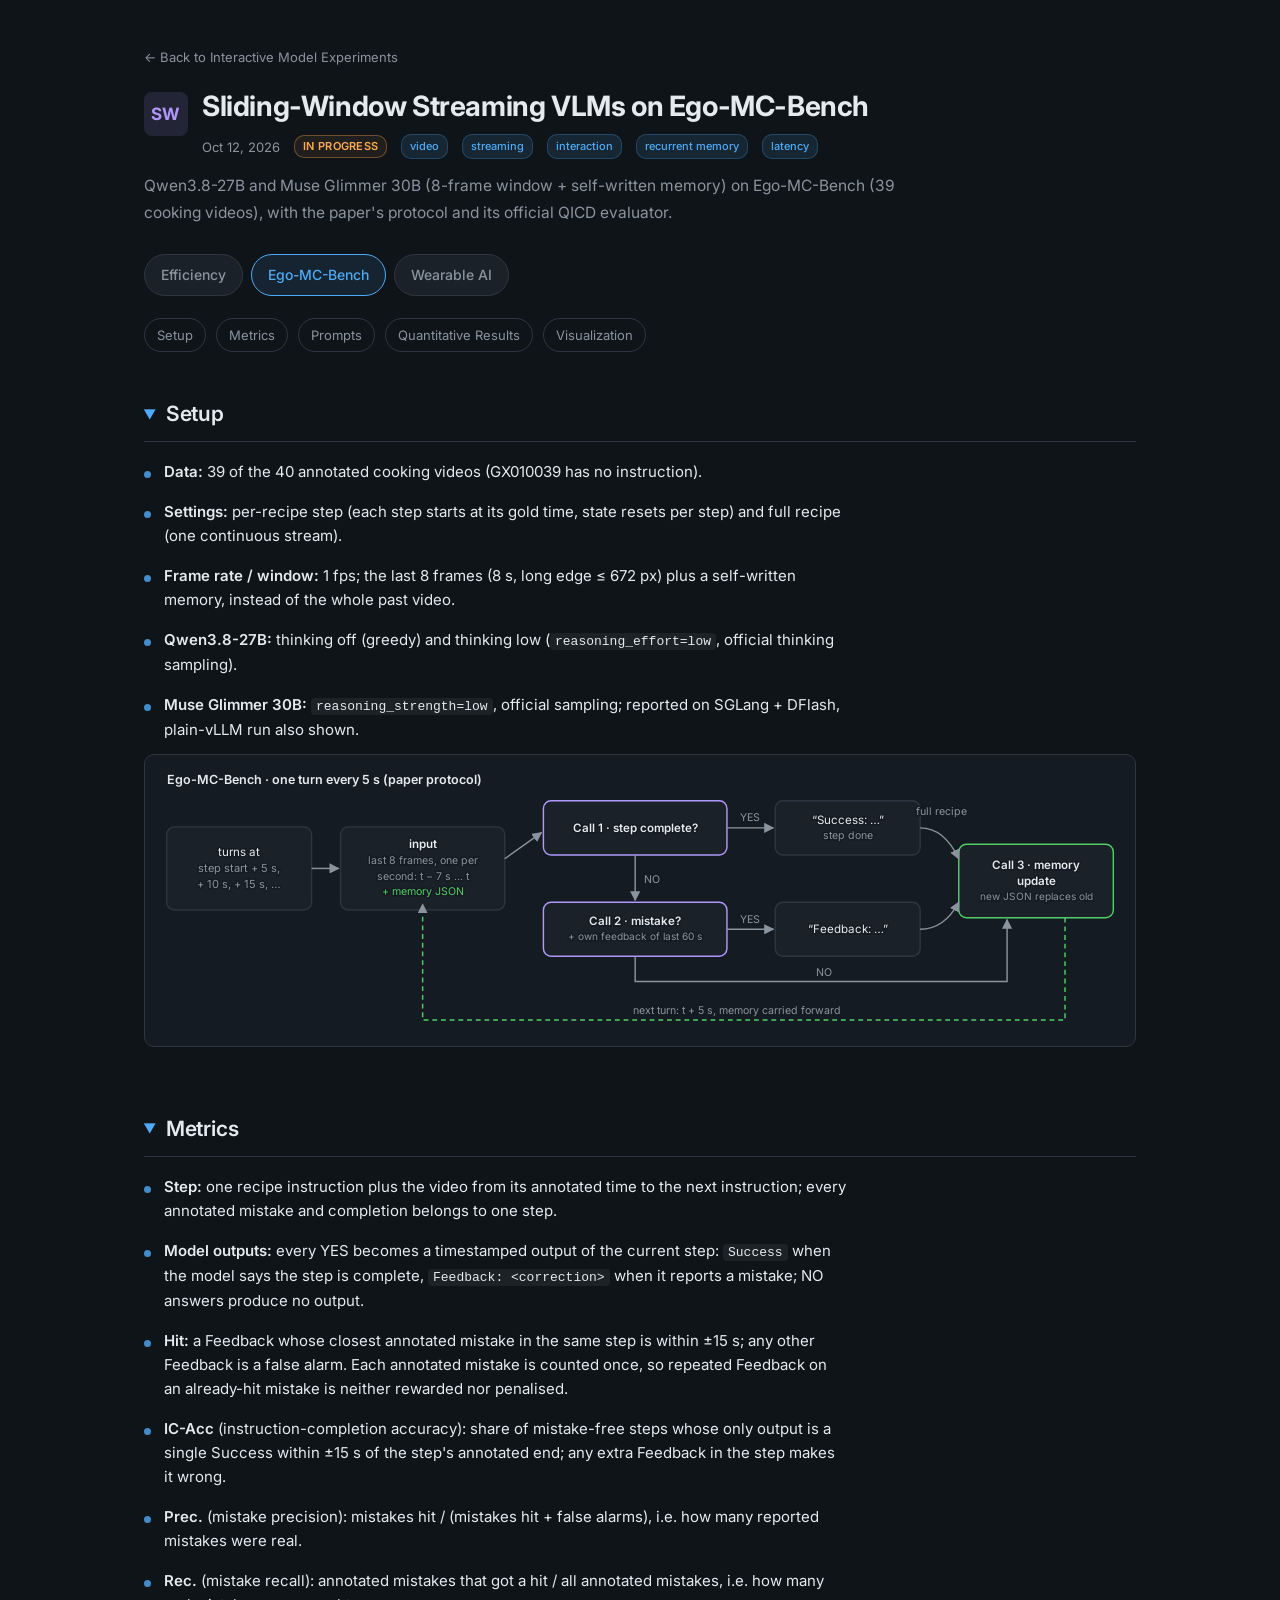
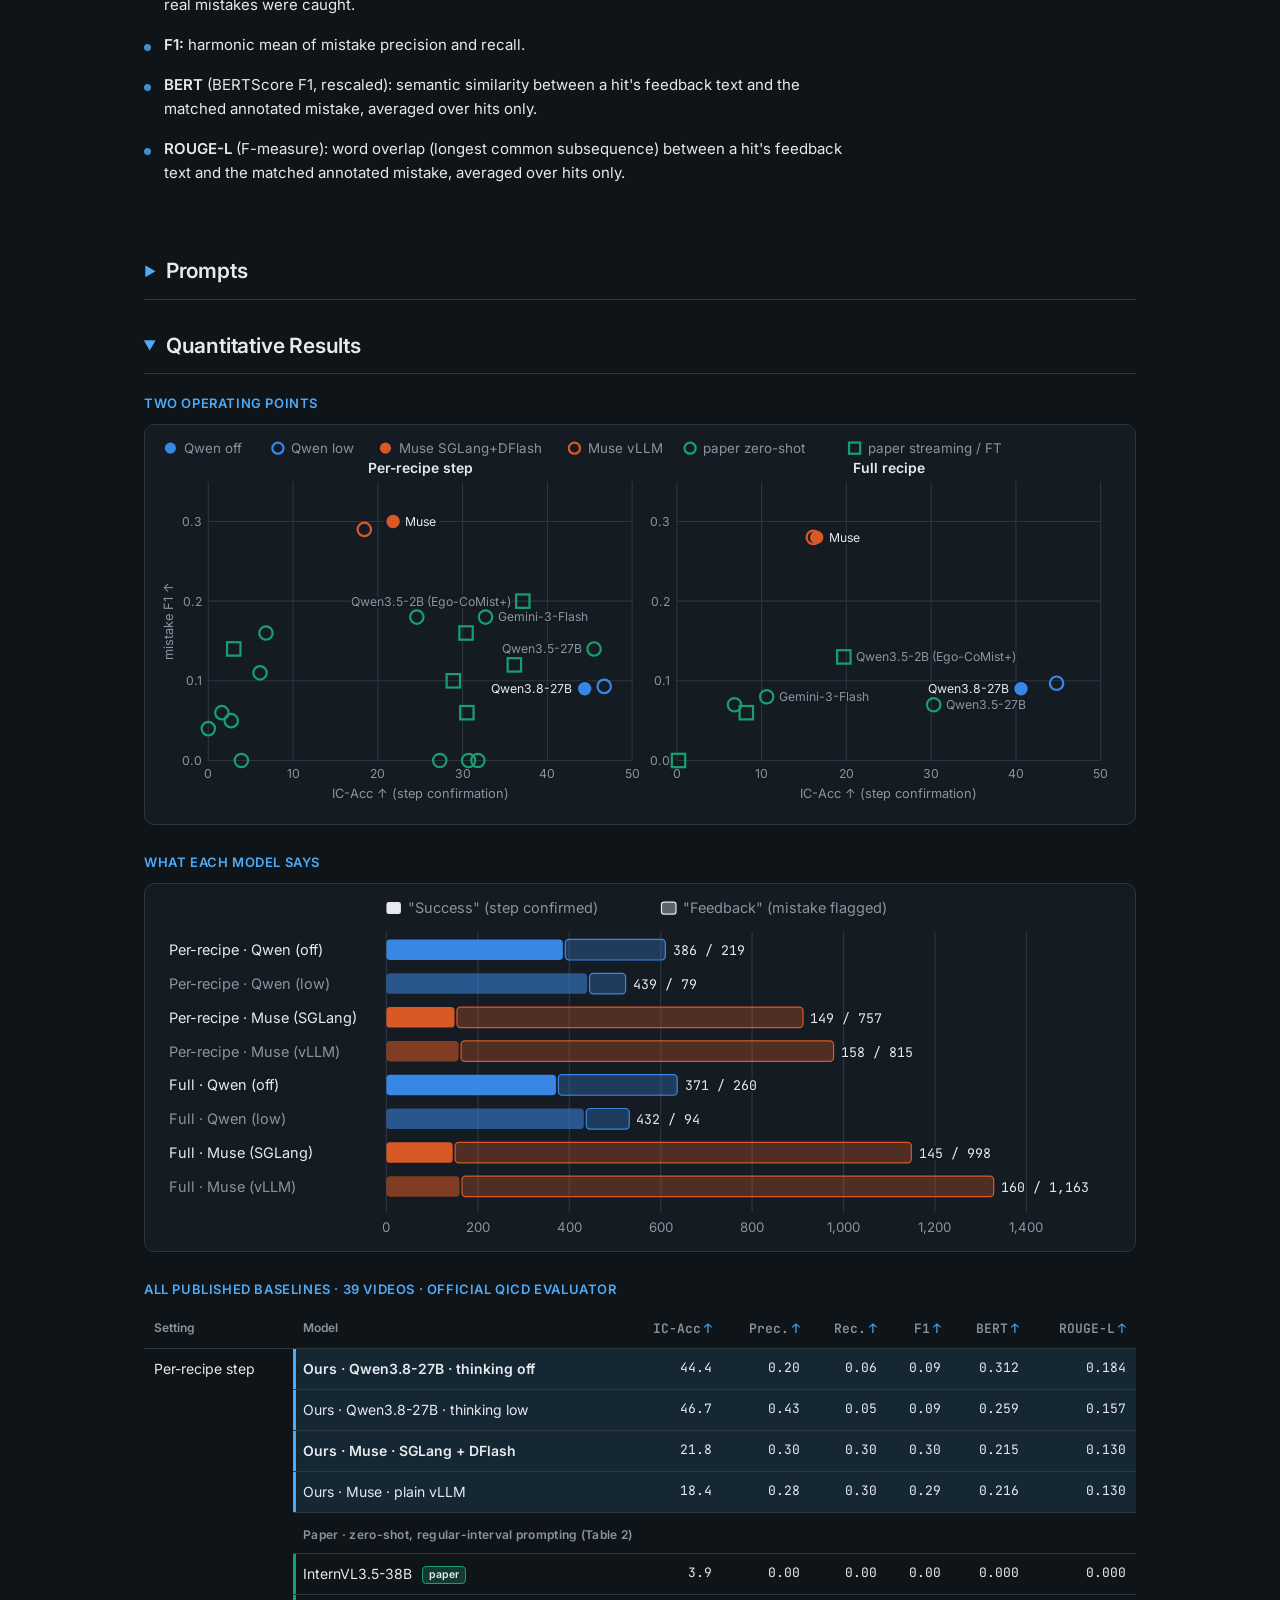
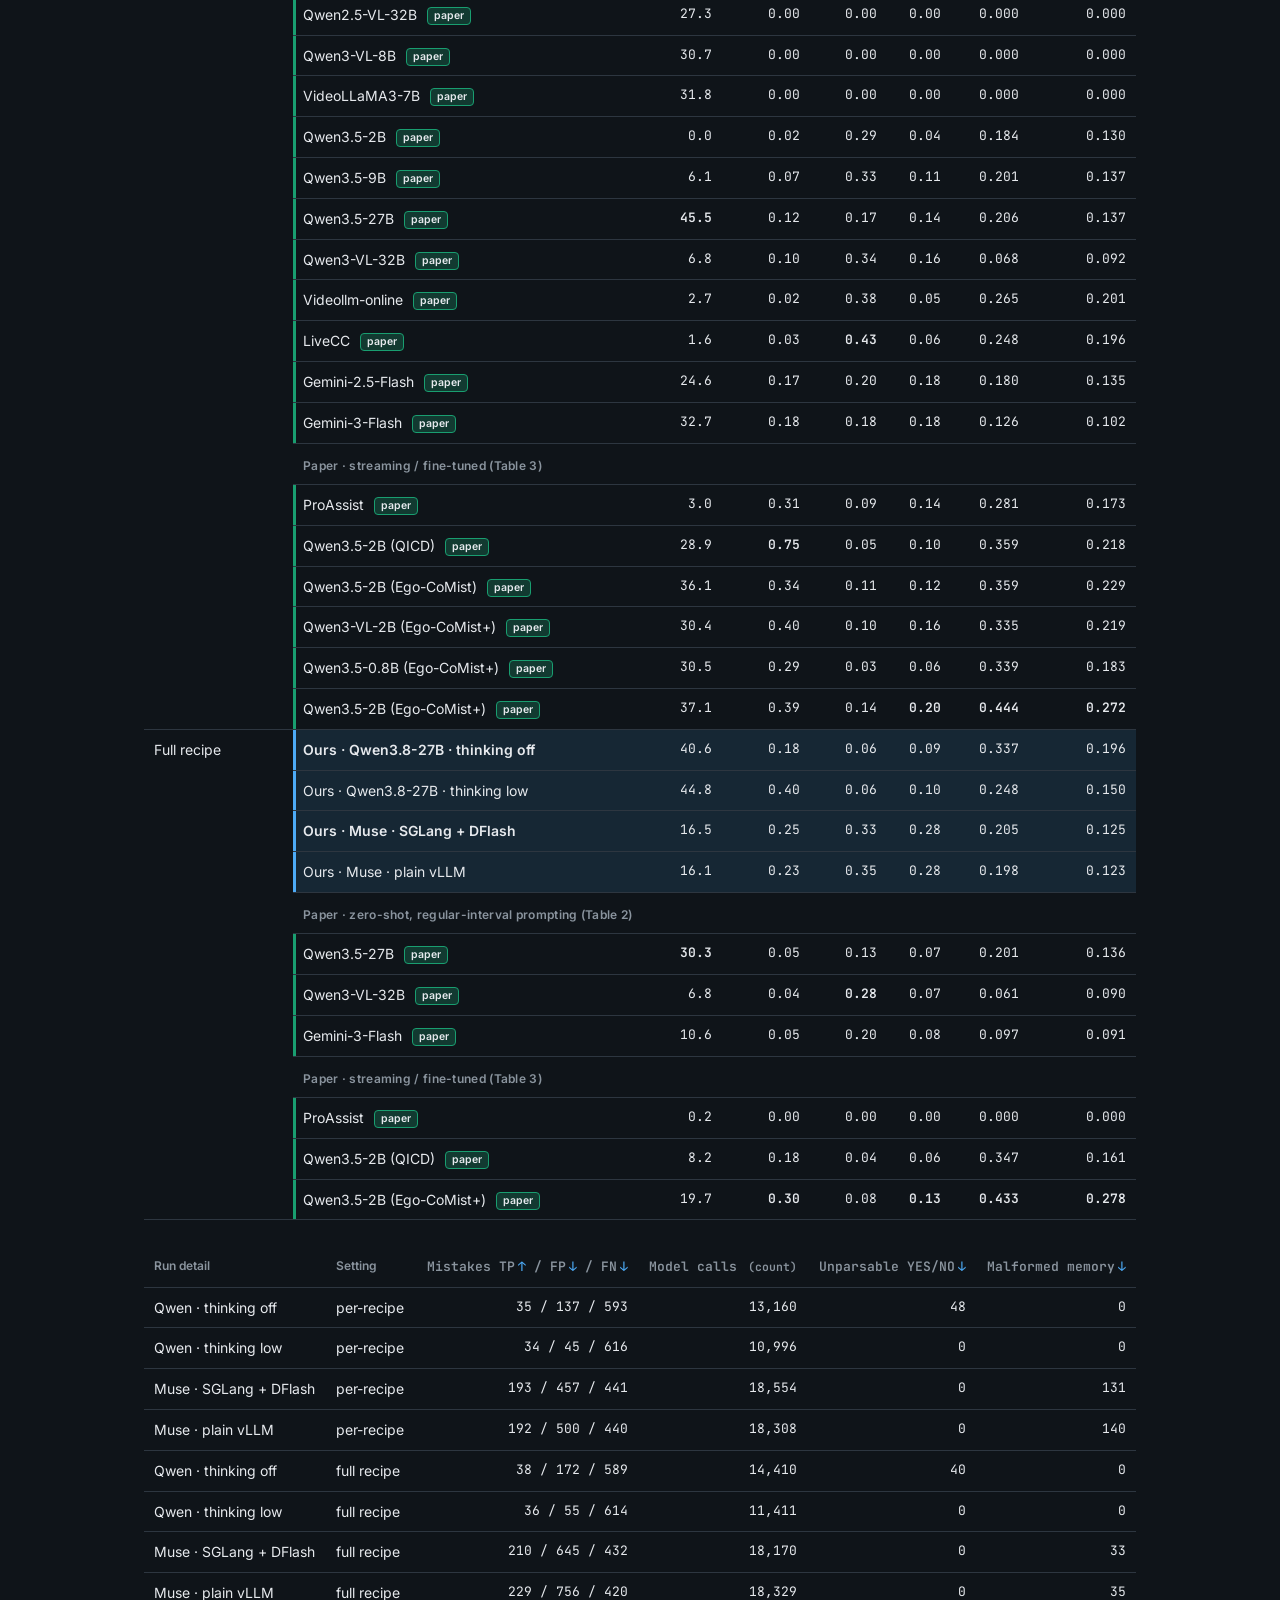
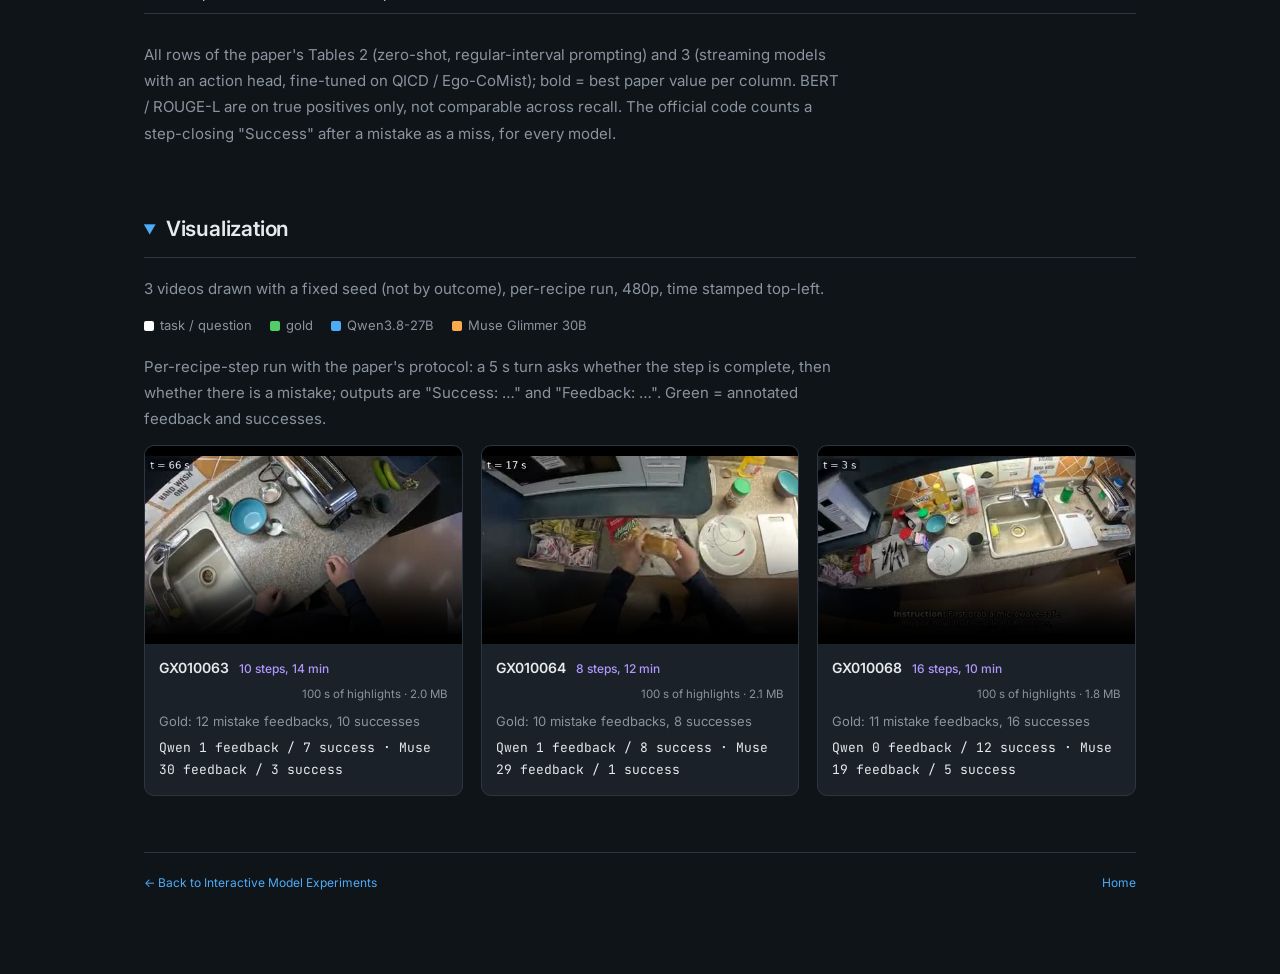
==== ego_mc.html @ 5ab162f1 "Ego-MC metrics: clearer step / output / hit definitions; precision wording matches eval.py Co-Author" ====
<!DOCTYPE html>
<html lang="en">
<head>
<meta charset="UTF-8">
<meta name="viewport" content="width=device-width, initial-scale=1">
<title>Ego-MC-Bench · Sliding-Window Streaming VLMs — Interactive Model Experiments</title>
<link rel="stylesheet" href="style.css">
<link rel="stylesheet" href="https://fonts.googleapis.com/css2?family=Inter:wght@400;500;600;700&family=JetBrains+Mono:wght@400;500&display=swap">
<link rel="stylesheet" href="page.css">
</head>
<body>
<div class="wrap">
  <header class="exp-header">
    <a href="https://jxb1st.github.io/interactive_model_panel/" class="back-link">← Back to Interactive Model Experiments</a>
    <div class="exp-title-row">
      <span class="card-icon c2">SW</span>
      <div>
        <h1>Sliding-Window Streaming VLMs on Ego-MC-Bench</h1>
        <div class="exp-meta">
          <time datetime="2026-10-12">Oct 12, 2026</time>
          <span class="status in-progress">in progress</span>
          <span class="tag">video</span><span class="tag">streaming</span><span class="tag">interaction</span><span class="tag">recurrent memory</span><span class="tag">latency</span>
        </div>
      </div>
    </div>
    <p class="exp-summary">Qwen3.8-27B and Muse Glimmer 30B (8-frame window + self-written memory) on Ego-MC-Bench (39 cooking videos), with the paper's protocol and its official QICD evaluator.</p>
  </header>

  <nav class="pagenav" aria-label="Pages"><a class="tab" href="index.html">Efficiency</a><a class="tab active" href="ego_mc.html" aria-current="page">Ego-MC-Bench</a><a class="tab" href="wearable_ai.html">Wearable AI</a></nav>
  <nav class="exp-toc" data-toc aria-label="Sections"></nav>

  <section class="exp-section"><h2 id="setup">Setup</h2>
    <ul class="points tight"><li><b>Data:</b> 39 of the 40 annotated cooking videos (GX010039 has no instruction).</li><li><b>Settings:</b> per-recipe step (each step starts at its gold time, state resets per step) and full recipe (one continuous stream).</li><li><b>Frame rate / window:</b> 1 fps; the last 8 frames (8 s, long edge ≤ 672 px) plus a self-written memory, instead of the whole past video.</li><li><b>Qwen3.8-27B:</b> thinking off (greedy) and thinking low (<code>reasoning_effort=low</code>, official thinking sampling).</li><li><b>Muse Glimmer 30B:</b> <code>reasoning_strength=low</code>, official sampling; reported on SGLang + DFlash, plain-vLLM run also shown.</li></ul>
    <figure class="figwrap"><svg class="chart flow" viewBox="0 0 1000 276" role="img" aria-label="Ego-MC call flow: every 5 s, step-complete check, mistake check, memory update"><defs><marker id="fa" viewBox="0 0 10 10" refX="9" refY="5" markerWidth="7" markerHeight="7" orient="auto"><path d="M0,0 L10,5 L0,10 z" fill="#8a949e"/></marker></defs><text x="10.0" y="18.0" font-size="13" fill="#e6e9ed" text-anchor="start" stroke="#141b22" stroke-width="3" paint-order="stroke" font-family="Inter, -apple-system, sans-serif" font-weight="600">Ego-MC-Bench · one turn every 5 s (paper protocol)</text><rect x="10" y="62" width="150" height="86" rx="8" fill="#1a2129" stroke="#2d3640" stroke-width="1.5"/><text x="85.0" y="92.2" font-size="12" fill="#e6e9ed" text-anchor="middle" stroke="#141b22" stroke-width="3" paint-order="stroke" font-family="Inter, -apple-system, sans-serif">turns at</text><text x="85.0" y="109.0" font-size="11.5" fill="#8a949e" text-anchor="middle" stroke="#141b22" stroke-width="3" paint-order="stroke" font-family="Inter, -apple-system, sans-serif">step start + 5 s,</text><text x="85.0" y="125.5" font-size="11.5" fill="#8a949e" text-anchor="middle" stroke="#141b22" stroke-width="3" paint-order="stroke" font-family="Inter, -apple-system, sans-serif">+ 10 s, + 15 s, …</text><rect x="190" y="62" width="170" height="86" rx="8" fill="#1a2129" stroke="#2d3640" stroke-width="1.5"/><text x="275.0" y="83.7" font-size="12" fill="#e6e9ed" text-anchor="middle" stroke="#141b22" stroke-width="3" paint-order="stroke" font-family="Inter, -apple-system, sans-serif" font-weight="600">input</text><text x="275.0" y="100.8" font-size="11" fill="#8a949e" text-anchor="middle" stroke="#141b22" stroke-width="3" paint-order="stroke" font-family="Inter, -apple-system, sans-serif">last 8 frames, one per</text><text x="275.0" y="116.8" font-size="11" fill="#8a949e" text-anchor="middle" stroke="#141b22" stroke-width="3" paint-order="stroke" font-family="Inter, -apple-system, sans-serif">second: t − 7 s … t</text><text x="275.0" y="132.8" font-size="11" fill="#51cf66" text-anchor="middle" stroke="#141b22" stroke-width="3" paint-order="stroke" font-family="Inter, -apple-system, sans-serif">+ memory JSON</text><rect x="400" y="35" width="190" height="56" rx="8" fill="#1a2129" stroke="#b197fc" stroke-width="1.5"/><text x="495.0" y="67.2" font-size="12" fill="#e6e9ed" text-anchor="middle" stroke="#141b22" stroke-width="3" paint-order="stroke" font-family="Inter, -apple-system, sans-serif" font-weight="600">Call 1 · step complete?</text><rect x="400" y="140" width="190" height="56" rx="8" fill="#1a2129" stroke="#b197fc" stroke-width="1.5"/><text x="495.0" y="163.7" font-size="12" fill="#e6e9ed" text-anchor="middle" stroke="#141b22" stroke-width="3" paint-order="stroke" font-family="Inter, -apple-system, sans-serif" font-weight="600">Call 2 · mistake?</text><text x="495.0" y="179.4" font-size="10.5" fill="#8a949e" text-anchor="middle" stroke="#141b22" stroke-width="3" paint-order="stroke" font-family="Inter, -apple-system, sans-serif">+ own feedback of last 60 s</text><rect x="640" y="35" width="150" height="56" rx="8" fill="#1a2129" stroke="#2d3640" stroke-width="1.5"/><text x="715.0" y="58.7" font-size="12" fill="#e6e9ed" text-anchor="middle" stroke="#141b22" stroke-width="3" paint-order="stroke" font-family="Inter, -apple-system, sans-serif">“Success: …”</text><text x="715.0" y="74.8" font-size="11" fill="#8a949e" text-anchor="middle" stroke="#141b22" stroke-width="3" paint-order="stroke" font-family="Inter, -apple-system, sans-serif">step done</text><rect x="640" y="140" width="150" height="56" rx="8" fill="#1a2129" stroke="#2d3640" stroke-width="1.5"/><text x="715.0" y="172.2" font-size="12" fill="#e6e9ed" text-anchor="middle" stroke="#141b22" stroke-width="3" paint-order="stroke" font-family="Inter, -apple-system, sans-serif">“Feedback: …”</text><rect x="830" y="80" width="160" height="76" rx="8" fill="#1a2129" stroke="#51cf66" stroke-width="1.5"/><text x="910.0" y="105.2" font-size="12" fill="#e6e9ed" text-anchor="middle" stroke="#141b22" stroke-width="3" paint-order="stroke" font-family="Inter, -apple-system, sans-serif" font-weight="600">Call 3 · memory</text><text x="910.0" y="122.2" font-size="12" fill="#e6e9ed" text-anchor="middle" stroke="#141b22" stroke-width="3" paint-order="stroke" font-family="Inter, -apple-system, sans-serif" font-weight="600">update</text><text x="910.0" y="137.2" font-size="10.5" fill="#8a949e" text-anchor="middle" stroke="#141b22" stroke-width="3" paint-order="stroke" font-family="Inter, -apple-system, sans-serif">new JSON replaces old</text><path d="M160,105 H188" fill="none" stroke="#8a949e" stroke-width="1.5" marker-end="url(#fa)"/><path d="M360,95 L398,68" fill="none" stroke="#8a949e" stroke-width="1.5" marker-end="url(#fa)"/><path d="M590,63 H638" fill="none" stroke="#8a949e" stroke-width="1.5" marker-end="url(#fa)"/><text x="614.0" y="56.0" font-size="11" fill="#8a949e" text-anchor="middle" stroke="#141b22" stroke-width="3" paint-order="stroke" font-family="Inter, -apple-system, sans-serif">YES</text><path d="M495,91 V138" fill="none" stroke="#8a949e" stroke-width="1.5" marker-end="url(#fa)"/><text x="512.0" y="120.0" font-size="11" fill="#8a949e" text-anchor="middle" stroke="#141b22" stroke-width="3" paint-order="stroke" font-family="Inter, -apple-system, sans-serif">NO</text><path d="M590,168 H638" fill="none" stroke="#8a949e" stroke-width="1.5" marker-end="url(#fa)"/><text x="614.0" y="161.0" font-size="11" fill="#8a949e" text-anchor="middle" stroke="#141b22" stroke-width="3" paint-order="stroke" font-family="Inter, -apple-system, sans-serif">YES</text><path d="M790,63 Q815,63 830,95" fill="none" stroke="#8a949e" stroke-width="1.5" marker-end="url(#fa)"/><text x="812.0" y="50.0" font-size="11" fill="#8a949e" text-anchor="middle" stroke="#141b22" stroke-width="3" paint-order="stroke" font-family="Inter, -apple-system, sans-serif">full recipe</text><path d="M790,168 Q815,168 830,140" fill="none" stroke="#8a949e" stroke-width="1.5" marker-end="url(#fa)"/><path d="M495,196 V222 H880 V158" fill="none" stroke="#8a949e" stroke-width="1.5" marker-end="url(#fa)"/><text x="690.0" y="216.0" font-size="11" fill="#8a949e" text-anchor="middle" stroke="#141b22" stroke-width="3" paint-order="stroke" font-family="Inter, -apple-system, sans-serif">NO</text><path d="M940,156 V262 H275 V142" fill="none" stroke="#51cf66" stroke-width="1.5" stroke-dasharray="5 4" marker-end="url(#fa)"/><text x="600.0" y="256.0" font-size="11" fill="#8a949e" text-anchor="middle" stroke="#141b22" stroke-width="3" paint-order="stroke" font-family="Inter, -apple-system, sans-serif">next turn: t + 5 s, memory carried forward</text></svg></figure>
  </section>

  <section class="exp-section"><h2 id="metrics">Metrics</h2>
    <ul class="points tight"><li><b>Step:</b> one recipe instruction plus the video from its annotated time to the next instruction; every annotated mistake and completion belongs to one step.</li><li><b>Model outputs:</b> every YES becomes a timestamped output of the current step: <code>Success</code> when the model says the step is complete, <code>Feedback: &lt;correction&gt;</code> when it reports a mistake; NO answers produce no output.</li><li><b>Hit:</b> a Feedback whose closest annotated mistake in the same step is within ±15 s; any other Feedback is a false alarm. Each annotated mistake is counted once, so repeated Feedback on an already-hit mistake is neither rewarded nor penalised.</li><li><b>IC-Acc</b> (instruction-completion accuracy): share of mistake-free steps whose only output is a single Success within ±15 s of the step's annotated end; any extra Feedback in the step makes it wrong.</li><li><b>Prec.</b> (mistake precision): mistakes hit / (mistakes hit + false alarms), i.e. how many reported mistakes were real.</li><li><b>Rec.</b> (mistake recall): annotated mistakes that got a hit / all annotated mistakes, i.e. how many real mistakes were caught.</li><li><b>F1:</b> harmonic mean of mistake precision and recall.</li><li><b>BERT</b> (BERTScore F1, rescaled): semantic similarity between a hit's feedback text and the matched annotated mistake, averaged over hits only.</li><li><b>ROUGE-L</b> (F-measure): word overlap (longest common subsequence) between a hit's feedback text and the matched annotated mistake, averaged over hits only.</li></ul>
  </section>

  <section class="exp-section"><h2 id="prompts">Prompts</h2>
    <div id="prompts-body">
      <h3>Ego-MC (paper protocol)</h3>
      <div class="prompt user"><div class="prompt-head">Turn step 1: check if recipe step complete <span class="prompt-note">App. D, verbatim</span></div>
        <pre class="prompt-body">You are an expert cooking assistant who is observing a person cook.

##INSTRUCTIONS:

The person is currently at the following recipe step: [recipe_step]. Has the person already completed the recipe step? If the person has completed the recipe step answer ‘YES’ else answer ‘NO’. If you answer ‘YES’ describe why you think the person already completed the recipe step.</pre></div>
      <div class="prompt user"><div class="prompt-head">Turn step 2: check for mistake <span class="prompt-note">App. D detailed prompt, verbatim; asked only if step 1 is NO</span></div>
        <pre class="prompt-body">You are an expert cooking assistant who is observing a person cook. You should look out for mistakes made by the person.

##INSTRUCTIONS:
The person is trying to complete the following recipe step: [recipe_step]. Your task is to check if the person is about to make or has already made a mistake. Mistakes occur when the person performs actions that deviates from the instruction and DIRECTLY INTERFERES WITH SUCCESSFUL INSTRUCTION COMPLETION. Do not penalize actions that do not directly interfere with instruction completion (e.g. washing broccoli before cutting, if the instruction just says ‘cut broccoli’).

Here are some common types of mistakes that you should look out for:
1. Technique Error: A mistake in how a step is physically performed. Examples include chopping with the wrong motion, stirring when folding is required, or spilling during transfer, producing uneven cuts or texture issues even when tools and amounts are right. Ignore minor technique errors such as not holding or gripping objects properly, holding with a risk of dropping etc. that do not interfere directly with recipe completion.
2. Preparation Error: A setup mistake before executing the step . Using the wrong or dirty utensil, not washing/peeling/draining ingredients, insufficient draining of fluid, cutting/chopping without peeling which makes correct execution difficult or unsafe.
3. Measurement Error: An error in quantity — wrong counts, volumes, weights, or units. Mixing up teaspoons and tablespoons, misreading a scale, or miscounting items leads to off ratios and predictable taste or texture problems.
4. Temperature Error: A mistake in heat level or thermal state — the applied temperature, starting temperature, or thermal transition is wrong. Not preheating, using the wrong microwave power, overheating oil, or adding cold liquid when warm is required often causes burning, undercooking, or split emulsions.
5. Timing Error: A mistake in duration – over- or under-doing a step or skipping required rests, proofs, or cooling periods. Overcooking, underblending, or cutting resting time short typically yields incorrect doneness or unstable textures.

Do not repeat previously detected mistakes. Here are the feedbacks corresponding to previously detected mistakes:[prev_detected_mistakes]. Assume the recipe step is still in progress. Your task is to identify any mistake that’s already visible in the partially completed step. Do no penalize partially competed recipe steps. If you observe a mistake answer ‘YES’, else ‘No’. Your response MUST BEGIN WITH ‘YES’ or ‘NO’. In case you answer ‘YES’, please follow with a concise feedback to the user describing the mistake (i.e. YES. &lt;feedback&gt;.). Directly address the person.</pre></div>
      <div class="prompt variant"><div class="prompt-head">Turn step 3: memory update <span class="prompt-note">ours, not from the paper</span></div>
        <pre class="prompt-body">You are watching a live cooking stream but only ever see the most recent frames (each labeled with its time in seconds) plus a short written memory that you yourself wrote on the previous turn. Nothing else about earlier footage survives, so the memory must carry everything you will need later: what the person has done for the current recipe step, quantities and counts, the current state, and mistakes already pointed out.
Current recipe step: [recipe_step].
Feedback already given to the person in the last minute: [prev_detected_mistakes].
Hard limits: observed_facts at most 8 entries, completed_steps at most 6, pending_commitments at most 3, uncertainties at most 3; every entry at most 15 words and prefixed with its time (e.g. "12s: ..."); current_state at most 40 words. Merge or drop older entries instead of exceeding these limits. Describe only what the frames support.
Reply with ONE JSON object and nothing else, in exactly this shape:
{"observed_facts": [...], "completed_steps": [...], "current_state": "...", "pending_commitments": [...], "uncertainties": [...]}</pre></div>
      <div class="prompt variant"><div class="prompt-head">What precedes each prompt <span class="prompt-note">our wrapper</span></div>
        <pre class="prompt-body">Most recent frames (8), oldest first:
[frame at 2.2s] &lt;image&gt; … [frame at 9.2s] &lt;image&gt;
Your memory of earlier footage (written by you on the previous turn):
{"observed_facts": [...], "completed_steps": [...], "current_state": "...", "pending_commitments": [...], "uncertainties": [...]}</pre></div>
      <div class="prompt response"><div class="prompt-head">Model response <span class="prompt-note">Muse Glimmer, mistake check, GX010033 step 1 ("slice four half-inch thick pieces"), t = 9.2 s, raw channels</span></div>
        <pre class="prompt-body"> to=self&lt;|message|&gt;Your memory of earlier footage...
We need check if person is about to make or has already made a mistake. Step: get a baguette and slice four half-inch thick pieces from it.

Frames: 5s hands together, 6s same, 7s hands move to baguette, 8s hands on baguette, 9s hands holding bag, 9.2s same.

Person has not yet sliced. They are handling baguette still in paper bag. Mistake? Might be not removing baguette from bag before slicing. The instruction: get a baguette and slice... Might be okay to slice in bag? No. They are manipulating bag. Could be a preparation error: slicing with bag still on? At 7-9s they grasp bag, not baguette. Might be about to slice while still in paper. That would be technique error? Probably a mistake: baguette is still in paper bag, can't slice properly. That directly interferes.

So answer YES. Feedback: baguette still in paper bag, need to remove.

&lt;|eom|&gt;&lt;|start|&gt;assistant to=user&lt;|message|&gt;YES. You’re still holding the baguette inside its paper bag and haven’t taken the loaf out onto the cutting board. Slicing four half-inch pieces isn’t possible while it’s wrapped, so remove the baguette from the paper first and place it on the board before cutting.&lt;|eot|&gt;</pre></div>
      <div class="prompt response"><div class="prompt-head">Model response <span class="prompt-note">Qwen3.8-27B, same call</span></div>
        <pre class="prompt-body">No. The person is correctly preparing to slice the baguette, and no mistakes have been made yet.&lt;|im_end|&gt;</pre></div>
      <p class="note">The only annotated mistake in this step is "The slices are too thick" at 25.6 s, 16.4 s after Muse's feedback, so the evaluator counts Muse's message as a false positive and Qwen's NO as correct here.</p>
    </div>
  </section>

  <section class="exp-section"><h2 id="results">Quantitative Results</h2>
    <h3>Two operating points</h3>
    <figure class="figwrap"><svg class="chart" viewBox="0 0 866 336" role="img" aria-label="Ego-MC: IC-Acc versus mistake F1 for our models (Muse on both serving stacks) and the paper&#x27;s models"><circle cx="12" cy="10" r="5" fill="#3987e5"/><text x="24.0" y="14.0" font-size="12" fill="#8a949e" text-anchor="start" stroke="#141b22" stroke-width="3" paint-order="stroke" font-family="Inter, -apple-system, sans-serif">Qwen off</text><circle cx="108.4" cy="10" r="5" fill="none" stroke="#3987e5" stroke-width="2"/><text x="120.4" y="14.0" font-size="12" fill="#8a949e" text-anchor="start" stroke="#141b22" stroke-width="3" paint-order="stroke" font-family="Inter, -apple-system, sans-serif">Qwen low</text><circle cx="204.8" cy="10" r="5" fill="#d95926"/><text x="216.8" y="14.0" font-size="12" fill="#8a949e" text-anchor="start" stroke="#141b22" stroke-width="3" paint-order="stroke" font-family="Inter, -apple-system, sans-serif">Muse SGLang+DFlash</text><circle cx="374.20000000000005" cy="10" r="5" fill="none" stroke="#d95926" stroke-width="2"/><text x="386.2" y="14.0" font-size="12" fill="#8a949e" text-anchor="start" stroke="#141b22" stroke-width="3" paint-order="stroke" font-family="Inter, -apple-system, sans-serif">Muse vLLM</text><circle cx="477.90000000000003" cy="10" r="5" fill="none" stroke="#199e70" stroke-width="2"/><text x="489.9" y="14.0" font-size="12" fill="#8a949e" text-anchor="start" stroke="#141b22" stroke-width="3" paint-order="stroke" font-family="Inter, -apple-system, sans-serif">paper zero-shot</text><rect x="620.4000000000001" y="5" width="10" height="10" fill="none" stroke="#199e70" stroke-width="2"/><text x="637.4" y="14.0" font-size="12" fill="#8a949e" text-anchor="start" stroke="#141b22" stroke-width="3" paint-order="stroke" font-family="Inter, -apple-system, sans-serif">paper streaming / FT</text><text x="236.0" y="32.0" font-size="12.5" fill="#e6e9ed" text-anchor="middle" stroke="#141b22" stroke-width="3" paint-order="stroke" font-family="Inter, -apple-system, sans-serif" font-weight="600">Per-recipe step</text><line x1="46.0" y1="40" x2="46.0" y2="290" stroke="#2d3640"/><text x="46.0" y="306.0" font-size="11" fill="#8a949e" text-anchor="middle" stroke="#141b22" stroke-width="3" paint-order="stroke" font-family="Inter, -apple-system, sans-serif">0</text><line x1="122.0" y1="40" x2="122.0" y2="290" stroke="#2d3640"/><text x="122.0" y="306.0" font-size="11" fill="#8a949e" text-anchor="middle" stroke="#141b22" stroke-width="3" paint-order="stroke" font-family="Inter, -apple-system, sans-serif">10</text><line x1="198.0" y1="40" x2="198.0" y2="290" stroke="#2d3640"/><text x="198.0" y="306.0" font-size="11" fill="#8a949e" text-anchor="middle" stroke="#141b22" stroke-width="3" paint-order="stroke" font-family="Inter, -apple-system, sans-serif">20</text><line x1="274.0" y1="40" x2="274.0" y2="290" stroke="#2d3640"/><text x="274.0" y="306.0" font-size="11" fill="#8a949e" text-anchor="middle" stroke="#141b22" stroke-width="3" paint-order="stroke" font-family="Inter, -apple-system, sans-serif">30</text><line x1="350.0" y1="40" x2="350.0" y2="290" stroke="#2d3640"/><text x="350.0" y="306.0" font-size="11" fill="#8a949e" text-anchor="middle" stroke="#141b22" stroke-width="3" paint-order="stroke" font-family="Inter, -apple-system, sans-serif">40</text><line x1="426.0" y1="40" x2="426.0" y2="290" stroke="#2d3640"/><text x="426.0" y="306.0" font-size="11" fill="#8a949e" text-anchor="middle" stroke="#141b22" stroke-width="3" paint-order="stroke" font-family="Inter, -apple-system, sans-serif">50</text><line x1="46" y1="290.0" x2="426" y2="290.0" stroke="#2d3640"/><text x="40.0" y="294.0" font-size="11" fill="#8a949e" text-anchor="end" stroke="#141b22" stroke-width="3" paint-order="stroke" font-family="Inter, -apple-system, sans-serif">0.0</text><line x1="46" y1="218.57142857142856" x2="426" y2="218.57142857142856" stroke="#2d3640"/><text x="40.0" y="222.6" font-size="11" fill="#8a949e" text-anchor="end" stroke="#141b22" stroke-width="3" paint-order="stroke" font-family="Inter, -apple-system, sans-serif">0.1</text><line x1="46" y1="147.1428571428571" x2="426" y2="147.1428571428571" stroke="#2d3640"/><text x="40.0" y="151.1" font-size="11" fill="#8a949e" text-anchor="end" stroke="#141b22" stroke-width="3" paint-order="stroke" font-family="Inter, -apple-system, sans-serif">0.2</text><line x1="46" y1="75.7142857142857" x2="426" y2="75.7142857142857" stroke="#2d3640"/><text x="40.0" y="79.7" font-size="11" fill="#8a949e" text-anchor="end" stroke="#141b22" stroke-width="3" paint-order="stroke" font-family="Inter, -apple-system, sans-serif">0.3</text><text x="236.0" y="324.0" font-size="11.5" fill="#8a949e" text-anchor="middle" stroke="#141b22" stroke-width="3" paint-order="stroke" font-family="Inter, -apple-system, sans-serif">IC-Acc ↑ (step confirmation)</text><text transform="translate(14,165.0) rotate(-90)" font-size="11.5" fill="#8a949e" text-anchor="middle" font-family="Inter, -apple-system, sans-serif">mistake F1 ↑</text><circle cx="383.44" cy="225.71428571428572" r="7" fill="#3987e5" stroke="#141b22" stroke-width="2"><title>Per-recipe step · Ours · Qwen3.8-27B: IC-Acc 44.4, F1 0.09</title></circle><text x="372.4" y="229.7" font-size="11" fill="#e6e9ed" text-anchor="end" stroke="#141b22" stroke-width="3" paint-order="stroke" font-family="Inter, -apple-system, sans-serif">Qwen3.8-27B</text><circle cx="400.92" cy="223.57142857142856" r="6" fill="#141b22" fill-opacity="0" stroke="#3987e5" stroke-width="2"><title>Per-recipe step · Qwen · thinking low: IC-Acc 46.7, F1 0.09</title></circle><circle cx="211.68" cy="75.7142857142857" r="7" fill="#d95926" stroke="#141b22" stroke-width="2"><title>Per-recipe step · Ours · Muse: IC-Acc 21.8, F1 0.30</title></circle><text x="222.7" y="79.7" font-size="11" fill="#e6e9ed" text-anchor="start" stroke="#141b22" stroke-width="3" paint-order="stroke" font-family="Inter, -apple-system, sans-serif">Muse</text><circle cx="185.84" cy="82.85714285714286" r="6" fill="#141b22" fill-opacity="0" stroke="#d95926" stroke-width="2"><title>Per-recipe step · Muse · plain vLLM: IC-Acc 18.4, F1 0.29</title></circle><circle cx="75.64" cy="290.0" r="6" fill="none" stroke="#199e70" stroke-width="2"><title>Per-recipe step · InternVL3.5-38B: IC-Acc 3.9, F1 0.00</title></circle><circle cx="253.48000000000002" cy="290.0" r="6" fill="none" stroke="#199e70" stroke-width="2"><title>Per-recipe step · Qwen2.5-VL-32B: IC-Acc 27.3, F1 0.00</title></circle><circle cx="279.32" cy="290.0" r="6" fill="none" stroke="#199e70" stroke-width="2"><title>Per-recipe step · Qwen3-VL-8B: IC-Acc 30.7, F1 0.00</title></circle><circle cx="287.68" cy="290.0" r="6" fill="none" stroke="#199e70" stroke-width="2"><title>Per-recipe step · VideoLLaMA3-7B: IC-Acc 31.8, F1 0.00</title></circle><circle cx="46.0" cy="261.42857142857144" r="6" fill="none" stroke="#199e70" stroke-width="2"><title>Per-recipe step · Qwen3.5-2B: IC-Acc 0.0, F1 0.04</title></circle><circle cx="92.36" cy="211.42857142857142" r="6" fill="none" stroke="#199e70" stroke-width="2"><title>Per-recipe step · Qwen3.5-9B: IC-Acc 6.1, F1 0.11</title></circle><circle cx="391.8" cy="190.0" r="6" fill="none" stroke="#199e70" stroke-width="2"><title>Per-recipe step · Qwen3.5-27B: IC-Acc 45.5, F1 0.14</title></circle><text x="380.8" y="194.0" font-size="11" fill="#8a949e" text-anchor="end" stroke="#141b22" stroke-width="3" paint-order="stroke" font-family="Inter, -apple-system, sans-serif">Qwen3.5-27B</text><circle cx="97.68" cy="175.71428571428572" r="6" fill="none" stroke="#199e70" stroke-width="2"><title>Per-recipe step · Qwen3-VL-32B: IC-Acc 6.8, F1 0.16</title></circle><circle cx="66.52000000000001" cy="254.28571428571428" r="6" fill="none" stroke="#199e70" stroke-width="2"><title>Per-recipe step · Videollm-online: IC-Acc 2.7, F1 0.05</title></circle><circle cx="58.16" cy="247.14285714285714" r="6" fill="none" stroke="#199e70" stroke-width="2"><title>Per-recipe step · LiveCC: IC-Acc 1.6, F1 0.06</title></circle><circle cx="232.96" cy="161.42857142857142" r="6" fill="none" stroke="#199e70" stroke-width="2"><title>Per-recipe step · Gemini-2.5-Flash: IC-Acc 24.6, F1 0.18</title></circle><circle cx="294.52" cy="161.42857142857142" r="6" fill="none" stroke="#199e70" stroke-width="2"><title>Per-recipe step · Gemini-3-Flash: IC-Acc 32.7, F1 0.18</title></circle><text x="305.5" y="165.4" font-size="11" fill="#8a949e" text-anchor="start" stroke="#141b22" stroke-width="3" paint-order="stroke" font-family="Inter, -apple-system, sans-serif">Gemini-3-Flash</text><rect x="62.8" y="184.0" width="12" height="12" fill="none" stroke="#199e70" stroke-width="2"><title>Per-recipe step · ProAssist: IC-Acc 3.0, F1 0.14</title></rect><rect x="259.64" y="212.57142857142856" width="12" height="12" fill="none" stroke="#199e70" stroke-width="2"><title>Per-recipe step · Qwen3.5-2B (QICD): IC-Acc 28.9, F1 0.10</title></rect><rect x="314.36" y="198.28571428571428" width="12" height="12" fill="none" stroke="#199e70" stroke-width="2"><title>Per-recipe step · Qwen3.5-2B (Ego-CoMist): IC-Acc 36.1, F1 0.12</title></rect><rect x="271.03999999999996" y="169.71428571428572" width="12" height="12" fill="none" stroke="#199e70" stroke-width="2"><title>Per-recipe step · Qwen3-VL-2B (Ego-CoMist+): IC-Acc 30.4, F1 0.16</title></rect><rect x="271.79999999999995" y="241.14285714285714" width="12" height="12" fill="none" stroke="#199e70" stroke-width="2"><title>Per-recipe step · Qwen3.5-0.8B (Ego-CoMist+): IC-Acc 30.5, F1 0.06</title></rect><rect x="321.96" y="141.1428571428571" width="12" height="12" fill="none" stroke="#199e70" stroke-width="2"><title>Per-recipe step · Qwen3.5-2B (Ego-CoMist+): IC-Acc 37.1, F1 0.20</title></rect><text x="317.0" y="151.1" font-size="11" fill="#8a949e" text-anchor="end" stroke="#141b22" stroke-width="3" paint-order="stroke" font-family="Inter, -apple-system, sans-serif">Qwen3.5-2B (Ego-CoMist+)</text><text x="656.0" y="32.0" font-size="12.5" fill="#e6e9ed" text-anchor="middle" stroke="#141b22" stroke-width="3" paint-order="stroke" font-family="Inter, -apple-system, sans-serif" font-weight="600">Full recipe</text><line x1="466.0" y1="40" x2="466.0" y2="290" stroke="#2d3640"/><text x="466.0" y="306.0" font-size="11" fill="#8a949e" text-anchor="middle" stroke="#141b22" stroke-width="3" paint-order="stroke" font-family="Inter, -apple-system, sans-serif">0</text><line x1="542.0" y1="40" x2="542.0" y2="290" stroke="#2d3640"/><text x="542.0" y="306.0" font-size="11" fill="#8a949e" text-anchor="middle" stroke="#141b22" stroke-width="3" paint-order="stroke" font-family="Inter, -apple-system, sans-serif">10</text><line x1="618.0" y1="40" x2="618.0" y2="290" stroke="#2d3640"/><text x="618.0" y="306.0" font-size="11" fill="#8a949e" text-anchor="middle" stroke="#141b22" stroke-width="3" paint-order="stroke" font-family="Inter, -apple-system, sans-serif">20</text><line x1="694.0" y1="40" x2="694.0" y2="290" stroke="#2d3640"/><text x="694.0" y="306.0" font-size="11" fill="#8a949e" text-anchor="middle" stroke="#141b22" stroke-width="3" paint-order="stroke" font-family="Inter, -apple-system, sans-serif">30</text><line x1="770.0" y1="40" x2="770.0" y2="290" stroke="#2d3640"/><text x="770.0" y="306.0" font-size="11" fill="#8a949e" text-anchor="middle" stroke="#141b22" stroke-width="3" paint-order="stroke" font-family="Inter, -apple-system, sans-serif">40</text><line x1="846.0" y1="40" x2="846.0" y2="290" stroke="#2d3640"/><text x="846.0" y="306.0" font-size="11" fill="#8a949e" text-anchor="middle" stroke="#141b22" stroke-width="3" paint-order="stroke" font-family="Inter, -apple-system, sans-serif">50</text><line x1="466" y1="290.0" x2="846" y2="290.0" stroke="#2d3640"/><text x="460.0" y="294.0" font-size="11" fill="#8a949e" text-anchor="end" stroke="#141b22" stroke-width="3" paint-order="stroke" font-family="Inter, -apple-system, sans-serif">0.0</text><line x1="466" y1="218.57142857142856" x2="846" y2="218.57142857142856" stroke="#2d3640"/><text x="460.0" y="222.6" font-size="11" fill="#8a949e" text-anchor="end" stroke="#141b22" stroke-width="3" paint-order="stroke" font-family="Inter, -apple-system, sans-serif">0.1</text><line x1="466" y1="147.1428571428571" x2="846" y2="147.1428571428571" stroke="#2d3640"/><text x="460.0" y="151.1" font-size="11" fill="#8a949e" text-anchor="end" stroke="#141b22" stroke-width="3" paint-order="stroke" font-family="Inter, -apple-system, sans-serif">0.2</text><line x1="466" y1="75.7142857142857" x2="846" y2="75.7142857142857" stroke="#2d3640"/><text x="460.0" y="79.7" font-size="11" fill="#8a949e" text-anchor="end" stroke="#141b22" stroke-width="3" paint-order="stroke" font-family="Inter, -apple-system, sans-serif">0.3</text><text x="656.0" y="324.0" font-size="11.5" fill="#8a949e" text-anchor="middle" stroke="#141b22" stroke-width="3" paint-order="stroke" font-family="Inter, -apple-system, sans-serif">IC-Acc ↑ (step confirmation)</text><circle cx="774.56" cy="225.71428571428572" r="7" fill="#3987e5" stroke="#141b22" stroke-width="2"><title>Full recipe · Ours · Qwen3.8-27B: IC-Acc 40.6, F1 0.09</title></circle><text x="763.6" y="229.7" font-size="11" fill="#e6e9ed" text-anchor="end" stroke="#141b22" stroke-width="3" paint-order="stroke" font-family="Inter, -apple-system, sans-serif">Qwen3.8-27B</text><circle cx="806.48" cy="220.71428571428572" r="6" fill="#141b22" fill-opacity="0" stroke="#3987e5" stroke-width="2"><title>Full recipe · Qwen · thinking low: IC-Acc 44.8, F1 0.10</title></circle><circle cx="591.4" cy="89.99999999999997" r="7" fill="#d95926" stroke="#141b22" stroke-width="2"><title>Full recipe · Ours · Muse: IC-Acc 16.5, F1 0.28</title></circle><text x="602.4" y="94.0" font-size="11" fill="#e6e9ed" text-anchor="start" stroke="#141b22" stroke-width="3" paint-order="stroke" font-family="Inter, -apple-system, sans-serif">Muse</text><circle cx="588.36" cy="89.99999999999997" r="6" fill="#141b22" fill-opacity="0" stroke="#d95926" stroke-width="2"><title>Full recipe · Muse · plain vLLM: IC-Acc 16.1, F1 0.28</title></circle><circle cx="696.28" cy="240.0" r="6" fill="none" stroke="#199e70" stroke-width="2"><title>Full recipe · Qwen3.5-27B: IC-Acc 30.3, F1 0.07</title></circle><text x="707.3" y="244.0" font-size="11" fill="#8a949e" text-anchor="start" stroke="#141b22" stroke-width="3" paint-order="stroke" font-family="Inter, -apple-system, sans-serif">Qwen3.5-27B</text><circle cx="517.6800000000001" cy="240.0" r="6" fill="none" stroke="#199e70" stroke-width="2"><title>Full recipe · Qwen3-VL-32B: IC-Acc 6.8, F1 0.07</title></circle><circle cx="546.56" cy="232.85714285714286" r="6" fill="none" stroke="#199e70" stroke-width="2"><title>Full recipe · Gemini-3-Flash: IC-Acc 10.6, F1 0.08</title></circle><text x="557.6" y="236.9" font-size="11" fill="#8a949e" text-anchor="start" stroke="#141b22" stroke-width="3" paint-order="stroke" font-family="Inter, -apple-system, sans-serif">Gemini-3-Flash</text><rect x="461.52" y="284.0" width="12" height="12" fill="none" stroke="#199e70" stroke-width="2"><title>Full recipe · ProAssist: IC-Acc 0.2, F1 0.00</title></rect><rect x="522.3199999999999" y="241.14285714285714" width="12" height="12" fill="none" stroke="#199e70" stroke-width="2"><title>Full recipe · Qwen3.5-2B (QICD): IC-Acc 8.2, F1 0.06</title></rect><rect x="609.72" y="191.14285714285714" width="12" height="12" fill="none" stroke="#199e70" stroke-width="2"><title>Full recipe · Qwen3.5-2B (Ego-CoMist+): IC-Acc 19.7, F1 0.13</title></rect><text x="626.7" y="201.1" font-size="11" fill="#8a949e" text-anchor="start" stroke="#141b22" stroke-width="3" paint-order="stroke" font-family="Inter, -apple-system, sans-serif">Qwen3.5-2B (Ego-CoMist+)</text></svg></figure>
    <h3>What each model says</h3>
    <figure class="figwrap"><svg class="chart" viewBox="0 0 800 284" role="img" aria-label="Ego-MC messages emitted: Success versus Feedback per model, serving stack and setting"><rect x="190" y="5" width="12" height="10" rx="2" fill="#e6e9ed"/><text x="208.0" y="14.0" font-size="12" fill="#8a949e" text-anchor="start" stroke="#141b22" stroke-width="3" paint-order="stroke" font-family="Inter, -apple-system, sans-serif">&quot;Success&quot; (step confirmed)</text><rect x="417.79999999999995" y="5" width="12" height="10" rx="2" fill="#e6e9ed" fill-opacity=".35" stroke="#e6e9ed"/><text x="435.8" y="14.0" font-size="12" fill="#8a949e" text-anchor="start" stroke="#141b22" stroke-width="3" paint-order="stroke" font-family="Inter, -apple-system, sans-serif">&quot;Feedback&quot; (mistake flagged)</text><line x1="190.0" y1="30" x2="190.0" y2="262" stroke="#2d3640"/><text x="190.0" y="278.0" font-size="11" fill="#8a949e" text-anchor="middle" stroke="#141b22" stroke-width="3" paint-order="stroke" font-family="Inter, -apple-system, sans-serif">0</text><line x1="265.7142857142857" y1="30" x2="265.7142857142857" y2="262" stroke="#2d3640"/><text x="265.7" y="278.0" font-size="11" fill="#8a949e" text-anchor="middle" stroke="#141b22" stroke-width="3" paint-order="stroke" font-family="Inter, -apple-system, sans-serif">200</text><line x1="341.42857142857144" y1="30" x2="341.42857142857144" y2="262" stroke="#2d3640"/><text x="341.4" y="278.0" font-size="11" fill="#8a949e" text-anchor="middle" stroke="#141b22" stroke-width="3" paint-order="stroke" font-family="Inter, -apple-system, sans-serif">400</text><line x1="417.1428571428571" y1="30" x2="417.1428571428571" y2="262" stroke="#2d3640"/><text x="417.1" y="278.0" font-size="11" fill="#8a949e" text-anchor="middle" stroke="#141b22" stroke-width="3" paint-order="stroke" font-family="Inter, -apple-system, sans-serif">600</text><line x1="492.85714285714283" y1="30" x2="492.85714285714283" y2="262" stroke="#2d3640"/><text x="492.9" y="278.0" font-size="11" fill="#8a949e" text-anchor="middle" stroke="#141b22" stroke-width="3" paint-order="stroke" font-family="Inter, -apple-system, sans-serif">800</text><line x1="568.5714285714286" y1="30" x2="568.5714285714286" y2="262" stroke="#2d3640"/><text x="568.6" y="278.0" font-size="11" fill="#8a949e" text-anchor="middle" stroke="#141b22" stroke-width="3" paint-order="stroke" font-family="Inter, -apple-system, sans-serif">1,000</text><line x1="644.2857142857142" y1="30" x2="644.2857142857142" y2="262" stroke="#2d3640"/><text x="644.3" y="278.0" font-size="11" fill="#8a949e" text-anchor="middle" stroke="#141b22" stroke-width="3" paint-order="stroke" font-family="Inter, -apple-system, sans-serif">1,200</text><line x1="720.0" y1="30" x2="720.0" y2="262" stroke="#2d3640"/><text x="720.0" y="278.0" font-size="11" fill="#8a949e" text-anchor="middle" stroke="#141b22" stroke-width="3" paint-order="stroke" font-family="Inter, -apple-system, sans-serif">1,400</text><text x="10.0" y="49.0" font-size="12" fill="#e6e9ed" text-anchor="start" stroke="#141b22" stroke-width="3" paint-order="stroke" font-family="Inter, -apple-system, sans-serif">Per-recipe · Qwen (off)</text><rect x="190" y="36" width="146.1" height="17" rx="3" fill="#3987e5" fill-opacity="1"><title>Per-recipe · Qwen (off): 386 Success</title></rect><rect x="338.1" y="36" width="82.9" height="17" rx="3" fill="#3987e5" fill-opacity=".3" stroke="#3987e5"><title>Per-recipe · Qwen (off): 219 Feedback</title></rect><text x="427.0" y="49.0" font-size="11" fill="#e6e9ed" text-anchor="start" stroke="#141b22" stroke-width="3" paint-order="stroke" font-family="JetBrains Mono, ui-monospace, monospace">386 / 219</text><text x="10.0" y="77.0" font-size="12" fill="#8a949e" text-anchor="start" stroke="#141b22" stroke-width="3" paint-order="stroke" font-family="Inter, -apple-system, sans-serif">Per-recipe · Qwen (low)</text><rect x="190" y="64" width="166.2" height="17" rx="3" fill="#3987e5" fill-opacity="0.55"><title>Per-recipe · Qwen (low): 439 Success</title></rect><rect x="358.2" y="64" width="29.9" height="17" rx="3" fill="#3987e5" fill-opacity=".3" stroke="#3987e5"><title>Per-recipe · Qwen (low): 79 Feedback</title></rect><text x="394.1" y="77.0" font-size="11" fill="#e6e9ed" text-anchor="start" stroke="#141b22" stroke-width="3" paint-order="stroke" font-family="JetBrains Mono, ui-monospace, monospace">439 / 79</text><text x="10.0" y="105.0" font-size="12" fill="#e6e9ed" text-anchor="start" stroke="#141b22" stroke-width="3" paint-order="stroke" font-family="Inter, -apple-system, sans-serif">Per-recipe · Muse (SGLang)</text><rect x="190" y="92" width="56.4" height="17" rx="3" fill="#d95926" fill-opacity="1"><title>Per-recipe · Muse (SGLang): 149 Success</title></rect><rect x="248.4" y="92" width="286.6" height="17" rx="3" fill="#d95926" fill-opacity=".3" stroke="#d95926"><title>Per-recipe · Muse (SGLang): 757 Feedback</title></rect><text x="541.0" y="105.0" font-size="11" fill="#e6e9ed" text-anchor="start" stroke="#141b22" stroke-width="3" paint-order="stroke" font-family="JetBrains Mono, ui-monospace, monospace">149 / 757</text><text x="10.0" y="133.0" font-size="12" fill="#8a949e" text-anchor="start" stroke="#141b22" stroke-width="3" paint-order="stroke" font-family="Inter, -apple-system, sans-serif">Per-recipe · Muse (vLLM)</text><rect x="190" y="120" width="59.8" height="17" rx="3" fill="#d95926" fill-opacity="0.55"><title>Per-recipe · Muse (vLLM): 158 Success</title></rect><rect x="251.8" y="120" width="308.5" height="17" rx="3" fill="#d95926" fill-opacity=".3" stroke="#d95926"><title>Per-recipe · Muse (vLLM): 815 Feedback</title></rect><text x="566.3" y="133.0" font-size="11" fill="#e6e9ed" text-anchor="start" stroke="#141b22" stroke-width="3" paint-order="stroke" font-family="JetBrains Mono, ui-monospace, monospace">158 / 815</text><text x="10.0" y="161.0" font-size="12" fill="#e6e9ed" text-anchor="start" stroke="#141b22" stroke-width="3" paint-order="stroke" font-family="Inter, -apple-system, sans-serif">Full · Qwen (off)</text><rect x="190" y="148" width="140.4" height="17" rx="3" fill="#3987e5" fill-opacity="1"><title>Full · Qwen (off): 371 Success</title></rect><rect x="332.4" y="148" width="98.4" height="17" rx="3" fill="#3987e5" fill-opacity=".3" stroke="#3987e5"><title>Full · Qwen (off): 260 Feedback</title></rect><text x="436.9" y="161.0" font-size="11" fill="#e6e9ed" text-anchor="start" stroke="#141b22" stroke-width="3" paint-order="stroke" font-family="JetBrains Mono, ui-monospace, monospace">371 / 260</text><text x="10.0" y="189.0" font-size="12" fill="#8a949e" text-anchor="start" stroke="#141b22" stroke-width="3" paint-order="stroke" font-family="Inter, -apple-system, sans-serif">Full · Qwen (low)</text><rect x="190" y="176" width="163.5" height="17" rx="3" fill="#3987e5" fill-opacity="0.55"><title>Full · Qwen (low): 432 Success</title></rect><rect x="355.5" y="176" width="35.6" height="17" rx="3" fill="#3987e5" fill-opacity=".3" stroke="#3987e5"><title>Full · Qwen (low): 94 Feedback</title></rect><text x="397.1" y="189.0" font-size="11" fill="#e6e9ed" text-anchor="start" stroke="#141b22" stroke-width="3" paint-order="stroke" font-family="JetBrains Mono, ui-monospace, monospace">432 / 94</text><text x="10.0" y="217.0" font-size="12" fill="#e6e9ed" text-anchor="start" stroke="#141b22" stroke-width="3" paint-order="stroke" font-family="Inter, -apple-system, sans-serif">Full · Muse (SGLang)</text><rect x="190" y="204" width="54.9" height="17" rx="3" fill="#d95926" fill-opacity="1"><title>Full · Muse (SGLang): 145 Success</title></rect><rect x="246.9" y="204" width="377.8" height="17" rx="3" fill="#d95926" fill-opacity=".3" stroke="#d95926"><title>Full · Muse (SGLang): 998 Feedback</title></rect><text x="630.7" y="217.0" font-size="11" fill="#e6e9ed" text-anchor="start" stroke="#141b22" stroke-width="3" paint-order="stroke" font-family="JetBrains Mono, ui-monospace, monospace">145 / 998</text><text x="10.0" y="245.0" font-size="12" fill="#8a949e" text-anchor="start" stroke="#141b22" stroke-width="3" paint-order="stroke" font-family="Inter, -apple-system, sans-serif">Full · Muse (vLLM)</text><rect x="190" y="232" width="60.6" height="17" rx="3" fill="#d95926" fill-opacity="0.55"><title>Full · Muse (vLLM): 160 Success</title></rect><rect x="252.6" y="232" width="440.3" height="17" rx="3" fill="#d95926" fill-opacity=".3" stroke="#d95926"><title>Full · Muse (vLLM): 1163 Feedback</title></rect><text x="698.8" y="245.0" font-size="11" fill="#e6e9ed" text-anchor="start" stroke="#141b22" stroke-width="3" paint-order="stroke" font-family="JetBrains Mono, ui-monospace, monospace">160 / 1,163</text></svg></figure>
    <h3>All published baselines · 39 videos · official QICD evaluator</h3>
    <div class="tblwrap"><table class="tbl"><thead><tr><th>Setting</th><th>Model</th><th class="n">IC-Acc<span class="dir" title="higher is better">↑</span></th><th class="n">Prec.<span class="dir" title="higher is better">↑</span></th><th class="n">Rec.<span class="dir" title="higher is better">↑</span></th><th class="n">F1<span class="dir" title="higher is better">↑</span></th><th class="n">BERT<span class="dir" title="higher is better">↑</span></th><th class="n">ROUGE-L<span class="dir" title="higher is better">↑</span></th></tr></thead><tbody><tr class="ours"><td rowspan="24">Per-recipe step</td><td><b>Ours · Qwen3.8-27B · thinking off</b></td><td class="n">44.4</td><td class="n">0.20</td><td class="n">0.06</td><td class="n">0.09</td><td class="n">0.312</td><td class="n">0.184</td></tr><tr class="ours"><td>Ours · Qwen3.8-27B · thinking low</td><td class="n">46.7</td><td class="n">0.43</td><td class="n">0.05</td><td class="n">0.09</td><td class="n">0.259</td><td class="n">0.157</td></tr><tr class="ours"><td><b>Ours · Muse · SGLang + DFlash</b></td><td class="n">21.8</td><td class="n">0.30</td><td class="n">0.30</td><td class="n">0.30</td><td class="n">0.215</td><td class="n">0.130</td></tr><tr class="ours"><td>Ours · Muse · plain vLLM</td><td class="n">18.4</td><td class="n">0.28</td><td class="n">0.30</td><td class="n">0.29</td><td class="n">0.216</td><td class="n">0.130</td></tr><tr class="grp"><td colspan="7">Paper · zero-shot, regular-interval prompting (Table 2)</td></tr><tr class="paper"><td>InternVL3.5-38B <span class="src-tag">paper</span></td><td class="n">3.9</td><td class="n">0.00</td><td class="n">0.00</td><td class="n">0.00</td><td class="n">0.000</td><td class="n">0.000</td></tr><tr class="paper"><td>Qwen2.5-VL-32B <span class="src-tag">paper</span></td><td class="n">27.3</td><td class="n">0.00</td><td class="n">0.00</td><td class="n">0.00</td><td class="n">0.000</td><td class="n">0.000</td></tr><tr class="paper"><td>Qwen3-VL-8B <span class="src-tag">paper</span></td><td class="n">30.7</td><td class="n">0.00</td><td class="n">0.00</td><td class="n">0.00</td><td class="n">0.000</td><td class="n">0.000</td></tr><tr class="paper"><td>VideoLLaMA3-7B <span class="src-tag">paper</span></td><td class="n">31.8</td><td class="n">0.00</td><td class="n">0.00</td><td class="n">0.00</td><td class="n">0.000</td><td class="n">0.000</td></tr><tr class="paper"><td>Qwen3.5-2B <span class="src-tag">paper</span></td><td class="n">0.0</td><td class="n">0.02</td><td class="n">0.29</td><td class="n">0.04</td><td class="n">0.184</td><td class="n">0.130</td></tr><tr class="paper"><td>Qwen3.5-9B <span class="src-tag">paper</span></td><td class="n">6.1</td><td class="n">0.07</td><td class="n">0.33</td><td class="n">0.11</td><td class="n">0.201</td><td class="n">0.137</td></tr><tr class="paper"><td>Qwen3.5-27B <span class="src-tag">paper</span></td><td class="n"><b>45.5</b></td><td class="n">0.12</td><td class="n">0.17</td><td class="n">0.14</td><td class="n">0.206</td><td class="n">0.137</td></tr><tr class="paper"><td>Qwen3-VL-32B <span class="src-tag">paper</span></td><td class="n">6.8</td><td class="n">0.10</td><td class="n">0.34</td><td class="n">0.16</td><td class="n">0.068</td><td class="n">0.092</td></tr><tr class="paper"><td>Videollm-online <span class="src-tag">paper</span></td><td class="n">2.7</td><td class="n">0.02</td><td class="n">0.38</td><td class="n">0.05</td><td class="n">0.265</td><td class="n">0.201</td></tr><tr class="paper"><td>LiveCC <span class="src-tag">paper</span></td><td class="n">1.6</td><td class="n">0.03</td><td class="n"><b>0.43</b></td><td class="n">0.06</td><td class="n">0.248</td><td class="n">0.196</td></tr><tr class="paper"><td>Gemini-2.5-Flash <span class="src-tag">paper</span></td><td class="n">24.6</td><td class="n">0.17</td><td class="n">0.20</td><td class="n">0.18</td><td class="n">0.180</td><td class="n">0.135</td></tr><tr class="paper"><td>Gemini-3-Flash <span class="src-tag">paper</span></td><td class="n">32.7</td><td class="n">0.18</td><td class="n">0.18</td><td class="n">0.18</td><td class="n">0.126</td><td class="n">0.102</td></tr><tr class="grp"><td colspan="7">Paper · streaming / fine-tuned (Table 3)</td></tr><tr class="paper"><td>ProAssist <span class="src-tag">paper</span></td><td class="n">3.0</td><td class="n">0.31</td><td class="n">0.09</td><td class="n">0.14</td><td class="n">0.281</td><td class="n">0.173</td></tr><tr class="paper"><td>Qwen3.5-2B (QICD) <span class="src-tag">paper</span></td><td class="n">28.9</td><td class="n"><b>0.75</b></td><td class="n">0.05</td><td class="n">0.10</td><td class="n">0.359</td><td class="n">0.218</td></tr><tr class="paper"><td>Qwen3.5-2B (Ego-CoMist) <span class="src-tag">paper</span></td><td class="n">36.1</td><td class="n">0.34</td><td class="n">0.11</td><td class="n">0.12</td><td class="n">0.359</td><td class="n">0.229</td></tr><tr class="paper"><td>Qwen3-VL-2B (Ego-CoMist+) <span class="src-tag">paper</span></td><td class="n">30.4</td><td class="n">0.40</td><td class="n">0.10</td><td class="n">0.16</td><td class="n">0.335</td><td class="n">0.219</td></tr><tr class="paper"><td>Qwen3.5-0.8B (Ego-CoMist+) <span class="src-tag">paper</span></td><td class="n">30.5</td><td class="n">0.29</td><td class="n">0.03</td><td class="n">0.06</td><td class="n">0.339</td><td class="n">0.183</td></tr><tr class="paper"><td>Qwen3.5-2B (Ego-CoMist+) <span class="src-tag">paper</span></td><td class="n">37.1</td><td class="n">0.39</td><td class="n">0.14</td><td class="n"><b>0.20</b></td><td class="n"><b>0.444</b></td><td class="n"><b>0.272</b></td></tr><tr class="ours"><td rowspan="12">Full recipe</td><td><b>Ours · Qwen3.8-27B · thinking off</b></td><td class="n">40.6</td><td class="n">0.18</td><td class="n">0.06</td><td class="n">0.09</td><td class="n">0.337</td><td class="n">0.196</td></tr><tr class="ours"><td>Ours · Qwen3.8-27B · thinking low</td><td class="n">44.8</td><td class="n">0.40</td><td class="n">0.06</td><td class="n">0.10</td><td class="n">0.248</td><td class="n">0.150</td></tr><tr class="ours"><td><b>Ours · Muse · SGLang + DFlash</b></td><td class="n">16.5</td><td class="n">0.25</td><td class="n">0.33</td><td class="n">0.28</td><td class="n">0.205</td><td class="n">0.125</td></tr><tr class="ours"><td>Ours · Muse · plain vLLM</td><td class="n">16.1</td><td class="n">0.23</td><td class="n">0.35</td><td class="n">0.28</td><td class="n">0.198</td><td class="n">0.123</td></tr><tr class="grp"><td colspan="7">Paper · zero-shot, regular-interval prompting (Table 2)</td></tr><tr class="paper"><td>Qwen3.5-27B <span class="src-tag">paper</span></td><td class="n"><b>30.3</b></td><td class="n">0.05</td><td class="n">0.13</td><td class="n">0.07</td><td class="n">0.201</td><td class="n">0.136</td></tr><tr class="paper"><td>Qwen3-VL-32B <span class="src-tag">paper</span></td><td class="n">6.8</td><td class="n">0.04</td><td class="n"><b>0.28</b></td><td class="n">0.07</td><td class="n">0.061</td><td class="n">0.090</td></tr><tr class="paper"><td>Gemini-3-Flash <span class="src-tag">paper</span></td><td class="n">10.6</td><td class="n">0.05</td><td class="n">0.20</td><td class="n">0.08</td><td class="n">0.097</td><td class="n">0.091</td></tr><tr class="grp"><td colspan="7">Paper · streaming / fine-tuned (Table 3)</td></tr><tr class="paper"><td>ProAssist <span class="src-tag">paper</span></td><td class="n">0.2</td><td class="n">0.00</td><td class="n">0.00</td><td class="n">0.00</td><td class="n">0.000</td><td class="n">0.000</td></tr><tr class="paper"><td>Qwen3.5-2B (QICD) <span class="src-tag">paper</span></td><td class="n">8.2</td><td class="n">0.18</td><td class="n">0.04</td><td class="n">0.06</td><td class="n">0.347</td><td class="n">0.161</td></tr><tr class="paper"><td>Qwen3.5-2B (Ego-CoMist+) <span class="src-tag">paper</span></td><td class="n">19.7</td><td class="n"><b>0.30</b></td><td class="n">0.08</td><td class="n"><b>0.13</b></td><td class="n"><b>0.433</b></td><td class="n"><b>0.278</b></td></tr></tbody></table></div>
    <div class="tblwrap"><table class="tbl">
      <thead><tr><th>Run detail</th><th>Setting</th><th class="n">Mistakes TP<span class="dir" title="higher is better">↑</span> / FP<span class="dir" title="lower is better">↓</span> / FN<span class="dir" title="lower is better">↓</span></th><th class="n">Model calls <span class="dir-na">(count)</span></th><th class="n">Unparsable YES/NO<span class="dir" title="lower is better">↓</span></th><th class="n">Malformed memory<span class="dir" title="lower is better">↓</span></th></tr></thead>
      <tbody>
        <tr><td>Qwen · thinking off</td><td>per-recipe</td><td class="n">35 / 137 / 593</td><td class="n">13,160</td><td class="n">48</td><td class="n">0</td></tr>
        <tr><td>Qwen · thinking low</td><td>per-recipe</td><td class="n">34 / 45 / 616</td><td class="n">10,996</td><td class="n">0</td><td class="n">0</td></tr>
        <tr><td>Muse · SGLang + DFlash</td><td>per-recipe</td><td class="n">193 / 457 / 441</td><td class="n">18,554</td><td class="n">0</td><td class="n">131</td></tr>
        <tr><td>Muse · plain vLLM</td><td>per-recipe</td><td class="n">192 / 500 / 440</td><td class="n">18,308</td><td class="n">0</td><td class="n">140</td></tr>
        <tr><td>Qwen · thinking off</td><td>full recipe</td><td class="n">38 / 172 / 589</td><td class="n">14,410</td><td class="n">40</td><td class="n">0</td></tr>
        <tr><td>Qwen · thinking low</td><td>full recipe</td><td class="n">36 / 55 / 614</td><td class="n">11,411</td><td class="n">0</td><td class="n">0</td></tr>
        <tr><td>Muse · SGLang + DFlash</td><td>full recipe</td><td class="n">210 / 645 / 432</td><td class="n">18,170</td><td class="n">0</td><td class="n">33</td></tr>
        <tr><td>Muse · plain vLLM</td><td>full recipe</td><td class="n">229 / 756 / 420</td><td class="n">18,329</td><td class="n">0</td><td class="n">35</td></tr>
      </tbody></table></div>
    <p class="note">All rows of the paper's Tables 2 (zero-shot, regular-interval prompting) and 3 (streaming models with an action head, fine-tuned on QICD / Ego-CoMist); bold = best paper value per column. BERT / ROUGE-L are on true positives only, not comparable across recall. The official code counts a step-closing "Success" after a mistake as a miss, for every model.</p>
  </section>

  <section class="exp-section"><h2 id="visualization">Visualization</h2>
    <p class="note">3 videos drawn with a fixed seed (not by outcome), per-recipe run, 480p, time stamped top-left.</p>
    <div class="legend"><span><i style="background:#ffffff"></i>task / question</span><span><i style="background:#51cf66"></i>gold</span><span><i style="background:#4dabf7"></i>Qwen3.8-27B</span><span><i style="background:#ffa94d"></i>Muse Glimmer 30B</span></div>
    <div class="panel" id="panel-ego_mc">
      <p class="panel-desc">Per-recipe-step run with the paper's protocol: a 5 s turn asks whether the step is complete, then whether there is a mistake; outputs are "Success: …" and "Feedback: …". Green = annotated feedback and successes.</p>
      <div class="demo-grid">
        <figure class="demo">
          <video controls preload="none" poster="assets/clips/ego_mc/ego_mc_GX010063.jpg" src="assets/clips/ego_mc/ego_mc_GX010063.mp4"></video>
          <figcaption>
            <div class="demo-title">GX010063 <span class="demo-sub">10 steps, 14 min</span><span class="demo-len">100 s of highlights · 2.0 MB</span></div>
            <div class="demo-what">Gold: 12 mistake feedbacks, 10 successes</div>
            <div class="demo-outcome">Qwen 1 feedback / 7 success · Muse 30 feedback / 3 success</div>
          </figcaption>
        </figure>
        <figure class="demo">
          <video controls preload="none" poster="assets/clips/ego_mc/ego_mc_GX010064.jpg" src="assets/clips/ego_mc/ego_mc_GX010064.mp4"></video>
          <figcaption>
            <div class="demo-title">GX010064 <span class="demo-sub">8 steps, 12 min</span><span class="demo-len">100 s of highlights · 2.1 MB</span></div>
            <div class="demo-what">Gold: 10 mistake feedbacks, 8 successes</div>
            <div class="demo-outcome">Qwen 1 feedback / 8 success · Muse 29 feedback / 1 success</div>
          </figcaption>
        </figure>
        <figure class="demo">
          <video controls preload="none" poster="assets/clips/ego_mc/ego_mc_GX010068.jpg" src="assets/clips/ego_mc/ego_mc_GX010068.mp4"></video>
          <figcaption>
            <div class="demo-title">GX010068 <span class="demo-sub">16 steps, 10 min</span><span class="demo-len">100 s of highlights · 1.8 MB</span></div>
            <div class="demo-what">Gold: 11 mistake feedbacks, 16 successes</div>
            <div class="demo-outcome">Qwen 0 feedback / 12 success · Muse 19 feedback / 5 success</div>
          </figcaption>
        </figure>
      </div>
    </div>
  </section>



  <footer class="page-footer">
    <span><a href="https://jxb1st.github.io/interactive_model_panel/">← Back to Interactive Model Experiments</a></span>
    <span><a href="https://jxb1st.github.io/">Home</a></span>
  </footer>
</div>
<script src="page.js"></script>
</body>
</html>
---- style.css ----
/* Interactive Model Experiments — shared stylesheet for the panel (index.html)
   and for every experiment page (experiments/<slug>/index.html).
   Palette matches /datasets/ so the two panels read as one site. */

:root {
  --bg: #0f1419;
  --panel: #1a2129;
  --panel-2: #141b22;
  --border: #2d3640;
  --text: #e6e9ed;
  --muted: #8a949e;
  --accent: #4dabf7;
  --good: #51cf66;
  --warn: #ffa94d;
  --bad: #ff6b6b;
  --purple: #b197fc;
  --highlight: #ffd43b;
  --mono: ui-monospace, SFMono-Regular, Menlo, Consolas, "Liberation Mono", monospace;
  --sans: -apple-system, BlinkMacSystemFont, "Segoe UI", Helvetica, Arial, sans-serif;
}

* { box-sizing: border-box; }
html { color-scheme: dark; }
body {
  margin: 0;
  font-family: var(--sans);
  background: var(--bg);
  color: var(--text);
  line-height: 1.6;
  -webkit-text-size-adjust: 100%;
}
a { color: var(--accent); }
img, video { max-width: 100%; height: auto; }
.wrap { max-width: 1100px; margin: 0 auto; padding: 48px 24px 80px; }

/* ---------- Header / navigation ---------- */
header.page-header { margin-bottom: 36px; }
.back-link {
  display: inline-block;
  font-size: 13px;
  color: var(--muted);
  text-decoration: none;
  margin-bottom: 20px;
}
.back-link:hover { color: var(--accent); }
h1 {
  margin: 0 0 10px;
  font-size: 30px;
  font-weight: 700;
  letter-spacing: -0.3px;
  line-height: 1.25;
  text-wrap: balance;
}
.tagline { margin: 0; color: var(--muted); font-size: 15px; max-width: 700px; }
.panel-meta { margin-top: 14px; font-size: 12px; color: var(--muted); }

/* ---------- Experiment cards (panel) ---------- */
.grid {
  display: grid;
  grid-template-columns: repeat(auto-fill, minmax(320px, 1fr));
  gap: 18px;
}
.card {
  background: var(--panel);
  border: 1px solid var(--border);
  border-radius: 10px;
  padding: 20px;
  display: flex;
  flex-direction: column;
  min-height: 220px;
  min-width: 0;
  transition: transform 0.12s ease, border-color 0.12s ease;
  text-decoration: none;
  color: inherit;
  position: relative;
  overflow: hidden;
}
.card:hover { border-color: var(--accent); transform: translateY(-2px); }
.card:focus-visible { outline: 2px solid var(--accent); outline-offset: 2px; }
.card-head { display: flex; align-items: center; gap: 10px; margin-bottom: 8px; }
.card-icon {
  width: 36px; height: 36px; flex-shrink: 0;
  display: inline-flex; align-items: center; justify-content: center;
  border-radius: 8px;
  background: rgba(77, 171, 247, 0.1);
  color: var(--accent);
  font-size: 15px; font-weight: 700; letter-spacing: 0.2px;
}
.card-icon.c1 { background: rgba(77, 171, 247, 0.12); color: #4dabf7; }
.card-icon.c2 { background: rgba(177, 151, 252, 0.12); color: #b197fc; }
.card-icon.c3 { background: rgba(81, 207, 102, 0.12); color: #51cf66; }
.card-icon.c4 { background: rgba(255, 169, 77, 0.12); color: #ffa94d; }
.card-icon.c5 { background: rgba(38, 198, 218, 0.12); color: #26c6da; }
.card-icon.c6 { background: rgba(255, 107, 107, 0.12); color: #ff8a65; }
.card h2 { margin: 0; font-size: 17px; font-weight: 600; color: var(--text); line-height: 1.35; }
.card p { margin: 0 0 14px; font-size: 13px; color: var(--muted); flex: 1; }
.card-meta {
  display: flex; flex-wrap: wrap; gap: 6px 12px; align-items: center;
  font-size: 12px; color: var(--muted); margin-bottom: 10px;
}
.card-stats { display: flex; gap: 14px; flex-wrap: wrap; font-size: 12px; color: var(--muted); margin-bottom: 12px; }
.card-stats strong { color: var(--text); font-weight: 600; }
.card-tags { display: flex; gap: 6px; flex-wrap: wrap; margin-bottom: 12px; }
.tag {
  display: inline-block; padding: 2px 8px; border-radius: 10px;
  font-size: 11px; font-weight: 500;
  background: rgba(77, 171, 247, 0.12); color: var(--accent);
  border: 1px solid rgba(77, 171, 247, 0.25);
}
.card-cta { display: inline-flex; align-items: center; gap: 4px; color: var(--accent); font-size: 13px; font-weight: 500; margin-top: auto; }
.card-cta::after { content: "→"; transition: transform 0.12s; }
.card:hover .card-cta::after { transform: translateX(3px); }

/* status pill: shared by cards and experiment headers */
.status {
  display: inline-block; padding: 1px 8px; border-radius: 10px;
  font-size: 11px; font-weight: 600; letter-spacing: 0.3px; text-transform: uppercase;
  border: 1px solid var(--border); color: var(--muted); background: var(--panel-2);
}
.status.completed { color: var(--good); border-color: rgba(81, 207, 102, 0.35); background: rgba(81, 207, 102, 0.08); }
.status.in-progress, .status.running { color: var(--warn); border-color: rgba(255, 169, 77, 0.35); background: rgba(255, 169, 77, 0.08); }
.status.planned { color: var(--muted); }
.status.failed { color: var(--bad); border-color: rgba(255, 107, 107, 0.35); background: rgba(255, 107, 107, 0.08); }
.undated { color: var(--warn); }
.demo-badge {
  position: absolute; top: 14px; right: 14px;
  font-size: 10px; font-weight: 700; text-transform: uppercase; letter-spacing: 0.5px;
  color: var(--highlight); background: var(--bg); padding: 2px 8px; border-radius: 10px;
  border: 1px solid rgba(255, 212, 59, 0.4);
}

/* empty / error states */
.empty-state, .error-state {
  border: 1px dashed var(--border); border-radius: 10px; padding: 36px 24px;
  text-align: center; color: var(--muted); font-size: 14px;
}
.empty-state strong, .error-state strong { display: block; color: var(--text); font-size: 16px; margin-bottom: 6px; }
.empty-state code, .error-state code { font-family: var(--mono); font-size: 12.5px; color: var(--text); }
.error-state { border-color: rgba(255, 107, 107, 0.4); }

/* ---------- Footer ---------- */
footer.page-footer {
  margin-top: 56px; padding-top: 20px; border-top: 1px solid var(--border);
  color: var(--muted); font-size: 12px;
  display: flex; justify-content: space-between; flex-wrap: wrap; gap: 8px;
}
footer.page-footer a { color: var(--accent); text-decoration: none; }
footer.page-footer a:hover { text-decoration: underline; }

/* =====================================================================
   Experiment page components
   ===================================================================== */
.exp-header { margin-bottom: 28px; }
.exp-title-row { display: flex; align-items: flex-start; gap: 14px; }
.exp-title-row .card-icon { width: 44px; height: 44px; font-size: 17px; margin-top: 4px; }
.exp-meta { display: flex; flex-wrap: wrap; gap: 8px 14px; align-items: center; font-size: 13px; color: var(--muted); margin: 10px 0 14px; }
.exp-summary { margin: 0; max-width: 760px; color: var(--text); font-size: 15px; }

/* table of contents: filled by script.js from the h2[id] on the page; empty when JS is off */
.exp-toc { margin: 0 0 32px; padding: 14px 18px; background: var(--panel-2); border: 1px solid var(--border); border-radius: 8px; font-size: 13px; }
.exp-toc:empty { display: none; }
.exp-toc ol { margin: 0; padding: 0; list-style: none; display: flex; flex-wrap: wrap; gap: 4px 16px; }
.exp-toc a { color: var(--muted); text-decoration: none; }
.exp-toc a:hover { color: var(--accent); }

.exp-section { margin: 0 0 44px; padding-top: 8px; }
.exp-section h2 {
  margin: 0 0 14px; font-size: 20px; font-weight: 600; letter-spacing: -0.2px;
  padding-bottom: 8px; border-bottom: 1px solid var(--border);
}
.exp-section h3 { margin: 22px 0 8px; font-size: 15px; font-weight: 600; color: var(--text); }
.exp-section p, .exp-section li { max-width: 760px; font-size: 14.5px; }
.exp-section p { margin: 0 0 12px; }
.exp-section ul, .exp-section ol { margin: 0 0 12px; padding-left: 22px; }
.exp-section > :last-child { margin-bottom: 0; }

/* key/value facts (setup, reproduction) */
.facts { display: grid; grid-template-columns: max-content 1fr; gap: 6px 18px; margin: 0 0 12px; font-size: 14px; }
.facts dt { color: var(--muted); }
.facts dd { margin: 0; min-width: 0; overflow-wrap: anywhere; }

/* pipeline steps */
.pipeline { display: flex; flex-wrap: wrap; gap: 8px; align-items: center; margin: 0 0 12px; padding: 0; list-style: none; }
.pipeline li { background: var(--panel); border: 1px solid var(--border); border-radius: 8px; padding: 8px 12px; font-size: 13px; }
.pipeline li + li::before { content: "→"; color: var(--muted); margin-right: 8px; }

/* ---------- Prompt blocks ---------- */
.prompt {
  border: 1px solid var(--border); border-left: 3px solid var(--purple); border-radius: 8px;
  background: var(--panel); margin: 0 0 14px; overflow: hidden;
}
.prompt-head {
  display: flex; justify-content: space-between; align-items: center; gap: 8px;
  padding: 7px 14px; font-size: 11px; font-weight: 600; letter-spacing: 0.5px; text-transform: uppercase;
  color: var(--purple); background: rgba(177, 151, 252, 0.08); border-bottom: 1px solid var(--border);
}
.prompt-head .prompt-note { font-weight: 400; text-transform: none; letter-spacing: 0; color: var(--muted); }
.prompt-body { margin: 0; padding: 12px 14px; font-family: var(--mono); font-size: 13px; line-height: 1.55; white-space: pre-wrap; overflow-wrap: anywhere; color: var(--text); }
.prompt.system { border-left-color: var(--accent); }
.prompt.system .prompt-head { color: var(--accent); background: rgba(77, 171, 247, 0.08); }
.prompt.user { border-left-color: var(--purple); }
.prompt.response { border-left-color: var(--good); }
.prompt.response .prompt-head { color: var(--good); background: rgba(81, 207, 102, 0.08); }
.prompt.response .prompt-body { font-family: var(--sans); font-size: 14px; }
.prompt.variant { border-left-color: var(--warn); }
.prompt.variant .prompt-head { color: var(--warn); background: rgba(255, 169, 77, 0.08); }
.prompt details > summary { cursor: pointer; padding: 8px 14px; font-size: 13px; color: var(--muted); }
.prompt details[open] > summary { border-bottom: 1px solid var(--border); }

/* ---------- Code / JSON ---------- */
pre.code {
  margin: 0 0 14px; padding: 12px 14px; background: var(--panel-2); border: 1px solid var(--border);
  border-radius: 8px; font-family: var(--mono); font-size: 12.5px; line-height: 1.5; overflow-x: auto; color: var(--text);
}
pre.code[data-lang]::before { content: attr(data-lang); display: block; font-size: 10px; letter-spacing: 0.5px; text-transform: uppercase; color: var(--muted); margin-bottom: 6px; }
code { font-family: var(--mono); font-size: 0.92em; background: rgba(255, 255, 255, 0.06); padding: 1px 5px; border-radius: 4px; }
pre code { background: none; padding: 0; font-size: inherit; }

/* ---------- Tables ---------- */
.table-wrap { overflow-x: auto; margin: 0 0 14px; border: 1px solid var(--border); border-radius: 8px; }
table.results { border-collapse: collapse; width: 100%; font-size: 13.5px; font-variant-numeric: tabular-nums; }
table.results th, table.results td { padding: 8px 12px; border-bottom: 1px solid var(--border); text-align: left; white-space: nowrap; }
table.results th { font-size: 11px; letter-spacing: 0.5px; text-transform: uppercase; color: var(--muted); font-weight: 600; background: var(--panel-2); }
table.results tr:last-child td { border-bottom: 0; }
table.results td.num, table.results th.num { text-align: right; }
table.results td.best { color: var(--good); font-weight: 600; }
table.results tr.highlight td { background: rgba(77, 171, 247, 0.06); }
.table-note { margin: -6px 0 14px; font-size: 12px; color: var(--muted); }

/* ---------- Figures / media ---------- */
.fig { margin: 0 0 18px; }
.fig img, .fig video, .fig svg { display: block; width: 100%; max-width: 100%; border: 1px solid var(--border); border-radius: 8px; background: var(--panel-2); }
.fig figcaption { margin-top: 8px; font-size: 13px; color: var(--text); }
.fig .fig-desc { display: block; margin-top: 2px; font-size: 12.5px; color: var(--muted); }
.fig.narrow { max-width: 560px; }
.media-grid { display: grid; grid-template-columns: repeat(auto-fit, minmax(260px, 1fr)); gap: 16px; margin: 0 0 14px; }
.media-grid .fig { margin: 0; }

/* ---------- Side-by-side comparison ---------- */
.compare { border: 1px solid var(--border); border-radius: 10px; background: var(--panel); margin: 0 0 18px; overflow: hidden; }
.compare-head { padding: 10px 16px; font-size: 13px; font-weight: 600; border-bottom: 1px solid var(--border); background: var(--panel-2); }
.compare-input { padding: 14px 16px; border-bottom: 1px solid var(--border); }
.compare-input .label, .compare-cell .label, .compare-obs .label {
  display: block; font-size: 11px; font-weight: 600; letter-spacing: 0.5px; text-transform: uppercase; color: var(--muted); margin-bottom: 6px;
}
.compare-input video, .compare-input img { max-width: 480px; border-radius: 6px; border: 1px solid var(--border); }
.compare-grid { display: grid; grid-template-columns: repeat(auto-fit, minmax(240px, 1fr)); }
.compare-cell { padding: 14px 16px; border-right: 1px solid var(--border); border-bottom: 1px solid var(--border); font-size: 14px; min-width: 0; overflow-wrap: anywhere; }
.compare-cell:last-child { border-right: 0; }
.compare-cell.reference { background: rgba(81, 207, 102, 0.05); }
.compare-cell.reference .label { color: var(--good); }
.compare-cell .model-name { font-weight: 600; margin-bottom: 4px; }
.compare-obs { padding: 14px 16px; font-size: 14px; color: var(--text); background: rgba(77, 171, 247, 0.05); }
.compare-obs .label { color: var(--accent); }
.verdict { display: inline-block; font-size: 11px; font-weight: 600; padding: 1px 7px; border-radius: 8px; margin-left: 6px; vertical-align: middle; }
.verdict.ok { color: var(--good); background: rgba(81, 207, 102, 0.12); }
.verdict.bad { color: var(--bad); background: rgba(255, 107, 107, 0.12); }
.verdict.partial { color: var(--warn); background: rgba(255, 169, 77, 0.12); }

/* ---------- Case cards (success / failure) ---------- */
.cases { display: grid; grid-template-columns: repeat(auto-fit, minmax(300px, 1fr)); gap: 14px; margin: 0 0 14px; }
.case { background: var(--panel); border: 1px solid var(--border); border-left: 3px solid var(--muted); border-radius: 8px; padding: 14px 16px; font-size: 14px; min-width: 0; }
.case.success { border-left-color: var(--good); }
.case.failure { border-left-color: var(--bad); }
.case .case-title { font-weight: 600; margin-bottom: 6px; }
.case p { margin: 0 0 8px; font-size: 13.5px; }
.case .output { font-family: var(--mono); font-size: 12.5px; background: var(--panel-2); border-radius: 6px; padding: 8px 10px; white-space: pre-wrap; overflow-wrap: anywhere; margin: 6px 0; }

/* ---------- Callouts / expandable text ---------- */
.callout { border: 1px solid var(--border); border-left: 3px solid var(--accent); border-radius: 8px; background: var(--panel); padding: 12px 16px; margin: 0 0 14px; font-size: 14px; }
.callout.warn { border-left-color: var(--warn); }
.callout.good { border-left-color: var(--good); }
details.expand { border: 1px solid var(--border); border-radius: 8px; background: var(--panel); margin: 0 0 14px; }
details.expand > summary { cursor: pointer; padding: 10px 14px; font-size: 13.5px; font-weight: 500; color: var(--accent); }
details.expand > summary:focus-visible { outline: 2px solid var(--accent); outline-offset: -2px; }
details.expand > .expand-body { padding: 0 14px 14px; font-size: 14px; }
details.expand > .expand-body > :last-child { margin-bottom: 0; }

/* ---------- Responsive ---------- */
@media (max-width: 640px) {
  .wrap { padding: 32px 16px 56px; }
  h1 { font-size: 24px; }
  .grid { grid-template-columns: 1fr; }
  .facts { grid-template-columns: 1fr; gap: 2px 0; }
  .facts dd { margin-bottom: 8px; }
  .compare-grid { grid-template-columns: 1fr; }
  .compare-cell { border-right: 0; }
  .exp-title-row { gap: 10px; }
}
@media (prefers-reduced-motion: reduce) {
  .card, .card-cta::after { transition: none; }
}
---- page.css ----
body { font-family: Inter, -apple-system, "Segoe UI", sans-serif; font-size: 15.5px; line-height: 1.7; }
.wrap { max-width: 1040px; padding-top: 44px; }
h1 { font-size: 28px; line-height: 1.3; letter-spacing: -0.4px; }
.exp-summary { font-size: 15.5px; color: var(--muted); }
.exp-toc { background: transparent; border: 0; padding: 0; margin-bottom: 36px; }
.exp-toc ol { gap: 6px 10px; }
.exp-toc a { display: inline-block; padding: 5px 12px; border: 1px solid var(--border); border-radius: 999px; font-size: 13px; }
.exp-toc a:hover { border-color: var(--accent); color: var(--accent); }
.exp-section { margin-bottom: 56px; }
.exp-section h2 { font-size: 21px; margin-bottom: 18px; padding-bottom: 10px; }
.exp-section p, .exp-section li { font-size: 15px; line-height: 1.75; max-width: 78ch; }
.exp-section h3 { font-size: 13px; letter-spacing: .6px; text-transform: uppercase; color: var(--accent); margin: 26px 0 10px; font-weight: 600; }
.exp-section h3:first-of-type { margin-top: 4px; }
.lead { color: var(--text); }
ul.points { list-style: none; padding: 0; margin: 0 0 8px; display: grid; gap: 12px; }
ul.points li { position: relative; padding-left: 20px; }
ul.points li::before { content: ""; position: absolute; left: 0; top: 11px; width: 7px; height: 7px; border-radius: 50%; background: var(--accent); opacity: .8; }
ul.points b { color: var(--text); font-weight: 600; }
ul.points code { font-size: 13px; }
.steps { display: flex; flex-wrap: wrap; gap: 8px; padding: 0; margin: 0 0 20px; list-style: none; counter-reset: s; }
.steps li { counter-increment: s; background: var(--panel); border: 1px solid var(--border); border-radius: 999px; padding: 6px 14px 6px 10px; font-size: 13px; }
.steps li::before { content: counter(s); display: inline-block; width: 20px; height: 20px; border-radius: 50%; background: rgba(77,171,247,.15); color: var(--accent); text-align: center; line-height: 20px; font-size: 11px; font-weight: 600; margin-right: 8px; }
.figwrap { margin: 0 0 22px; background: var(--panel-2); border: 1px solid var(--border); border-radius: 10px; padding: 12px; overflow-x: auto; }
.pipe-fig { display: block; width: 100%; min-width: 640px; height: auto; }
.btn { display: inline-flex; align-items: center; gap: 8px; padding: 9px 16px; border-radius: 8px; border: 1px solid rgba(77,171,247,.4); background: rgba(77,171,247,.1); color: var(--accent); font: inherit; font-size: 14px; font-weight: 500; cursor: pointer; }
.btn:hover { background: rgba(77,171,247,.18); }
.btn[aria-expanded="true"] .chev { transform: rotate(90deg); }
.chev { display: inline-block; transition: transform .15s; }
#prompts-body { display: grid; gap: 14px; }
.exp-section h2.sec-toggle { display: flex; align-items: center; gap: 10px; cursor: pointer; user-select: none; }
.exp-section h2.sec-toggle:hover { color: var(--accent); }
.exp-section h2.sec-toggle:focus-visible { outline: 2px solid var(--accent); outline-offset: 4px; border-radius: 4px; }
.sec-toggle .chev { font-size: 13px; color: var(--accent); }
.sec-toggle[aria-expanded="true"] .chev { transform: rotate(90deg); }
.sec-body[hidden] { display: none !important; }
.exp-section.collapsed { margin-bottom: 20px; }
.exp-section.collapsed h2 { margin-bottom: 0; }
.prompt-body { font-family: "JetBrains Mono", ui-monospace, monospace; font-size: 12.5px; line-height: 1.6; }
.prompt .prompt-head { font-size: 11px; }
.tabs { display: flex; flex-wrap: wrap; gap: 8px; margin: 0 0 18px; }
.tab { font: inherit; font-size: 14px; font-weight: 500; color: var(--muted); background: var(--panel); border: 1px solid var(--border); border-radius: 999px; padding: 8px 16px; cursor: pointer; display: inline-flex; gap: 8px; align-items: center; }
.tab span { font-size: 11px; background: var(--bg); border: 1px solid var(--border); border-radius: 999px; padding: 1px 7px; }
.tab.active { color: var(--accent); border-color: var(--accent); background: rgba(77,171,247,.1); }
.tab:focus-visible { outline: 2px solid var(--accent); outline-offset: 2px; }
.panel-desc { color: var(--muted); font-size: 14px; margin: 0 0 16px; }
.legend { display: flex; flex-wrap: wrap; gap: 6px 18px; font-size: 13px; color: var(--muted); margin: 0 0 18px; }
.legend i { display: inline-block; width: 10px; height: 10px; border-radius: 2px; margin-right: 6px; vertical-align: -1px; }
.demo-grid { display: grid; grid-template-columns: repeat(auto-fill, minmax(300px, 1fr)); gap: 18px; }
.demo { margin: 0; background: var(--panel); border: 1px solid var(--border); border-radius: 10px; overflow: hidden; display: flex; flex-direction: column; }
.demo video { width: 100%; aspect-ratio: 16 / 10; object-fit: contain; background: #000; display: block; }
.demo figcaption { padding: 12px 14px 14px; display: grid; gap: 5px; }
.demo-title { font-weight: 600; font-size: 14px; display: flex; flex-wrap: wrap; gap: 6px 10px; align-items: baseline; }
.demo-sub { font-weight: 500; font-size: 12px; color: var(--purple); }
.demo-len { font-weight: 400; font-size: 11.5px; color: var(--muted); margin-left: auto; }
.demo-what { font-size: 13px; color: var(--muted); }
.demo-outcome { font-size: 13px; color: var(--text); font-family: "JetBrains Mono", ui-monospace, monospace; }
@media (max-width: 640px) { .demo-grid { grid-template-columns: 1fr; } }
.tbl { width: 100%; border-collapse: collapse; font-size: 14px; margin: 0 0 8px; }
.tbl th, .tbl td { padding: 8px 10px; border-bottom: 1px solid var(--border); text-align: left; vertical-align: top; }
.tbl th { font-size: 12px; color: var(--muted); font-weight: 600; }
.tbl td.n, .tbl th.n { text-align: right; font-variant-numeric: tabular-nums; font-family: "JetBrains Mono", ui-monospace, monospace; font-size: 13px; }
.tbl b { font-weight: 600; }
.tbl .st { font-size: 11.5px; color: var(--muted); }
.tblwrap { overflow-x: auto; margin: 0 0 20px; }
/* our method (sliding window + self-written memory) */
.tbl tr.ours td:not([rowspan]), .tbl.ours-cols td.n, .tbl.ours-cols th.n { background: rgba(77,171,247,.12); }
.tbl tr.ours td:not([rowspan]):first-of-type, .tbl tr.ours td[rowspan] + td { box-shadow: inset 3px 0 0 var(--accent); }
.tbl.ours-cols th.n { color: var(--accent); }
.dir { color: var(--accent); font-weight: 700; margin-left: 3px; }
.dir-na { color: var(--muted); font-size: 11.5px; margin-left: 3px; }
.ours-key { display: inline-block; width: 12px; height: 12px; border-radius: 3px; background: rgba(77,171,247,.25); box-shadow: inset 3px 0 0 var(--accent); vertical-align: -1px; margin-right: 4px; }
.note { font-size: 13.5px; color: var(--muted); max-width: 78ch; }
.lat-fig { display: block; width: 100%; min-width: 560px; height: auto; }
.pagenav { display: flex; flex-wrap: wrap; gap: 8px; margin: 0 0 22px; }
a.tab { text-decoration: none; }
a.tab.active { pointer-events: none; }
.bench-links { display: grid; grid-template-columns: repeat(auto-fit, minmax(260px, 1fr)); gap: 14px; margin: 0 0 20px; }
.bench-link { display: block; padding: 14px 16px; background: var(--panel); border: 1px solid var(--border); border-radius: 10px; text-decoration: none; color: var(--text); }
.bench-link:hover { border-color: var(--accent); }
.bench-link b { color: var(--accent); }
.bench-link span { display: block; font-size: 13.5px; color: var(--muted); margin-top: 4px; }
/* compact layout (2026-10-19): stat tiles, key-value setup tables, SVG charts */
.facts { display: grid; grid-template-columns: repeat(auto-fit, minmax(150px, 1fr)); gap: 12px; margin: 0 0 18px; }
.fact { background: var(--panel); border: 1px solid var(--border); border-radius: 10px; padding: 12px 14px; display: grid; gap: 2px; }
.fact b { font-size: 22px; font-weight: 700; color: var(--text); font-variant-numeric: tabular-nums; }
.fact span { font-size: 12.5px; color: var(--muted); }
.points.tight li { margin-bottom: 4px; line-height: 1.6; }
.tbl.kv th { width: 170px; white-space: nowrap; color: var(--muted); font-size: 13px; font-weight: 600; }
.tbl.kv td { font-size: 14px; }
.tbl-details { margin: -8px 0 18px; }
.tbl-details summary { cursor: pointer; color: var(--muted); font-size: 13px; margin-bottom: 8px; }
.chart { display: block; width: 100%; min-width: 560px; height: auto; }
.chart.chart-sq { max-width: 620px; min-width: 420px; }
.chart rect, .chart circle { cursor: default; }
@media (max-width: 640px) { .tbl.kv th { width: auto; white-space: normal; } }
.tbl tr.grp td { color: var(--muted); font-size: 12px; font-weight: 600; letter-spacing: .3px; padding-top: 12px; background: transparent; }
/* results copied from a paper: teal source mark (validated against the Qwen blue / Muse orange chart palette) */
.src-tag { display: inline-block; margin-left: 6px; padding: 0 6px; border-radius: 4px; font-size: 10.5px; font-weight: 600; line-height: 16px; color: #e6e9ed; background: rgba(25,158,112,.28); border: 1px solid #199e70; vertical-align: 1px; }
.tbl tr.paper td:first-child { box-shadow: inset 3px 0 0 #199e70; }
.chart.flow { min-width: 760px; }
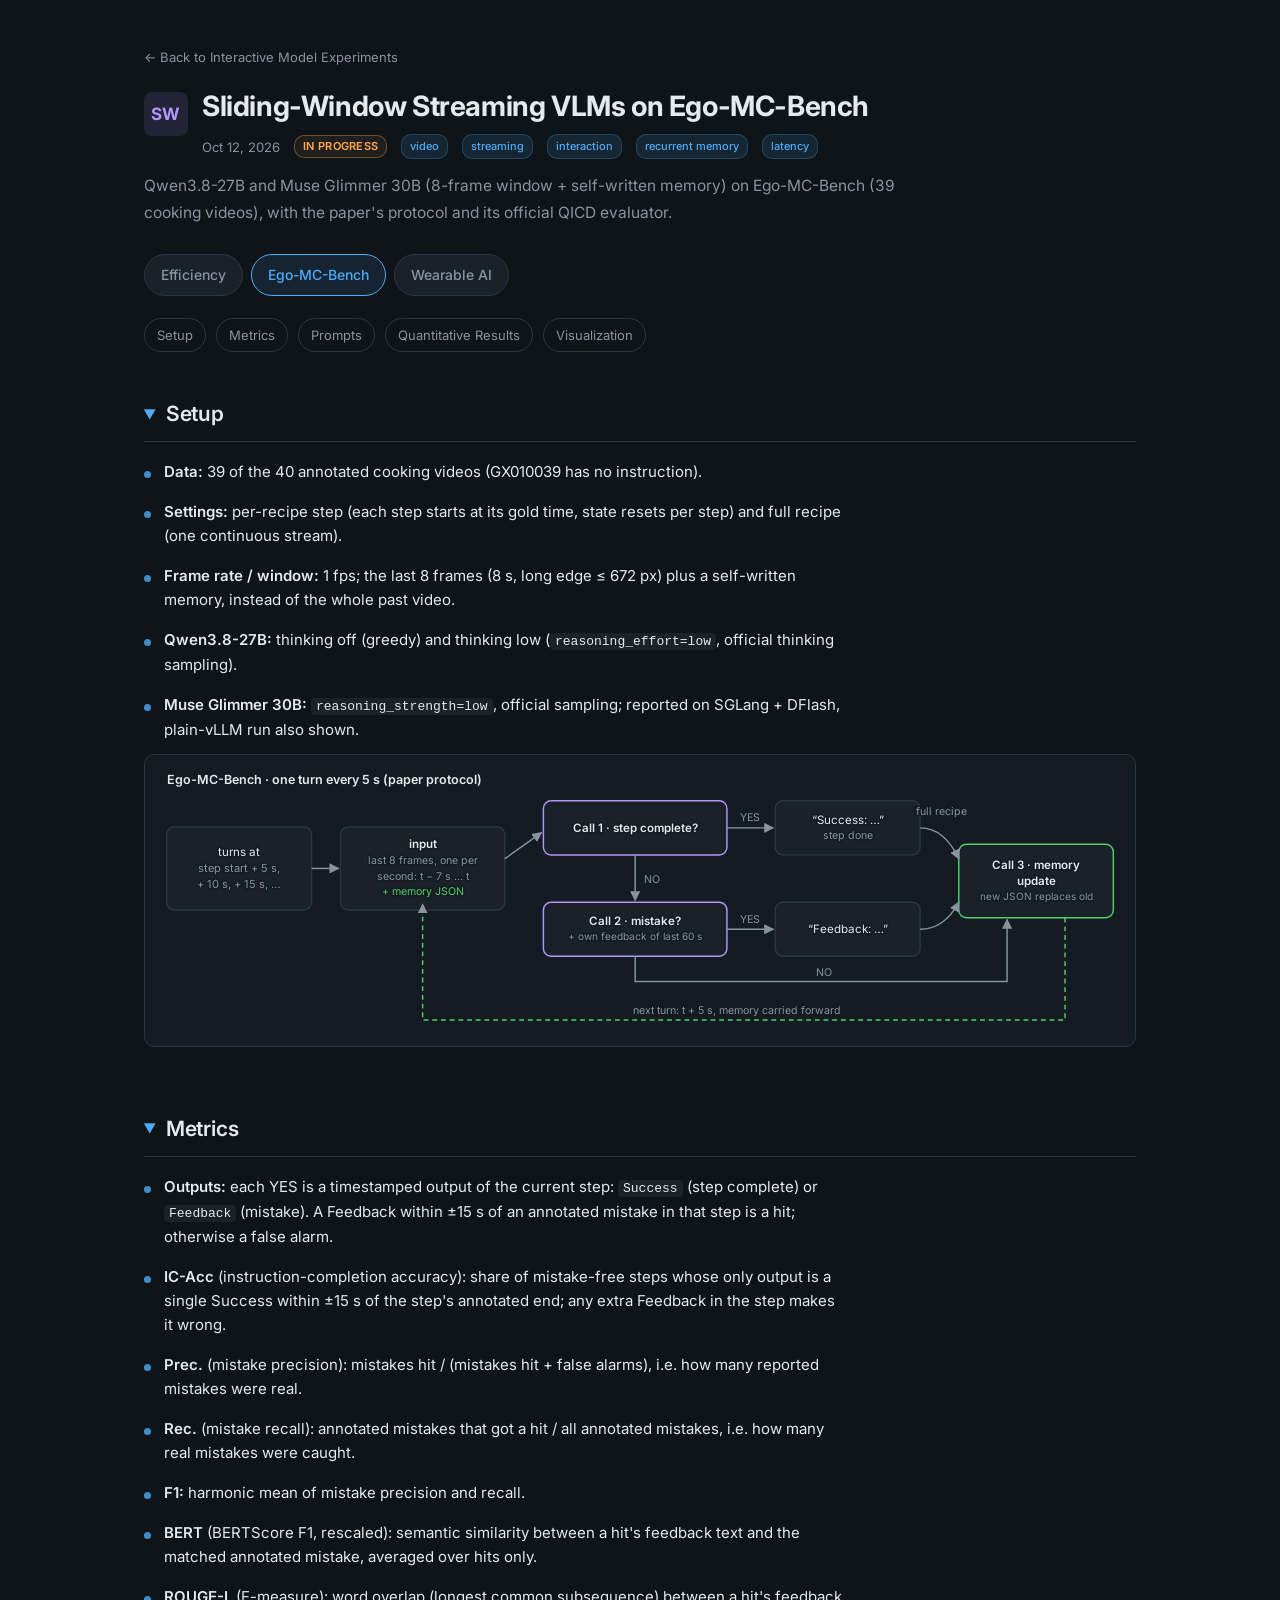
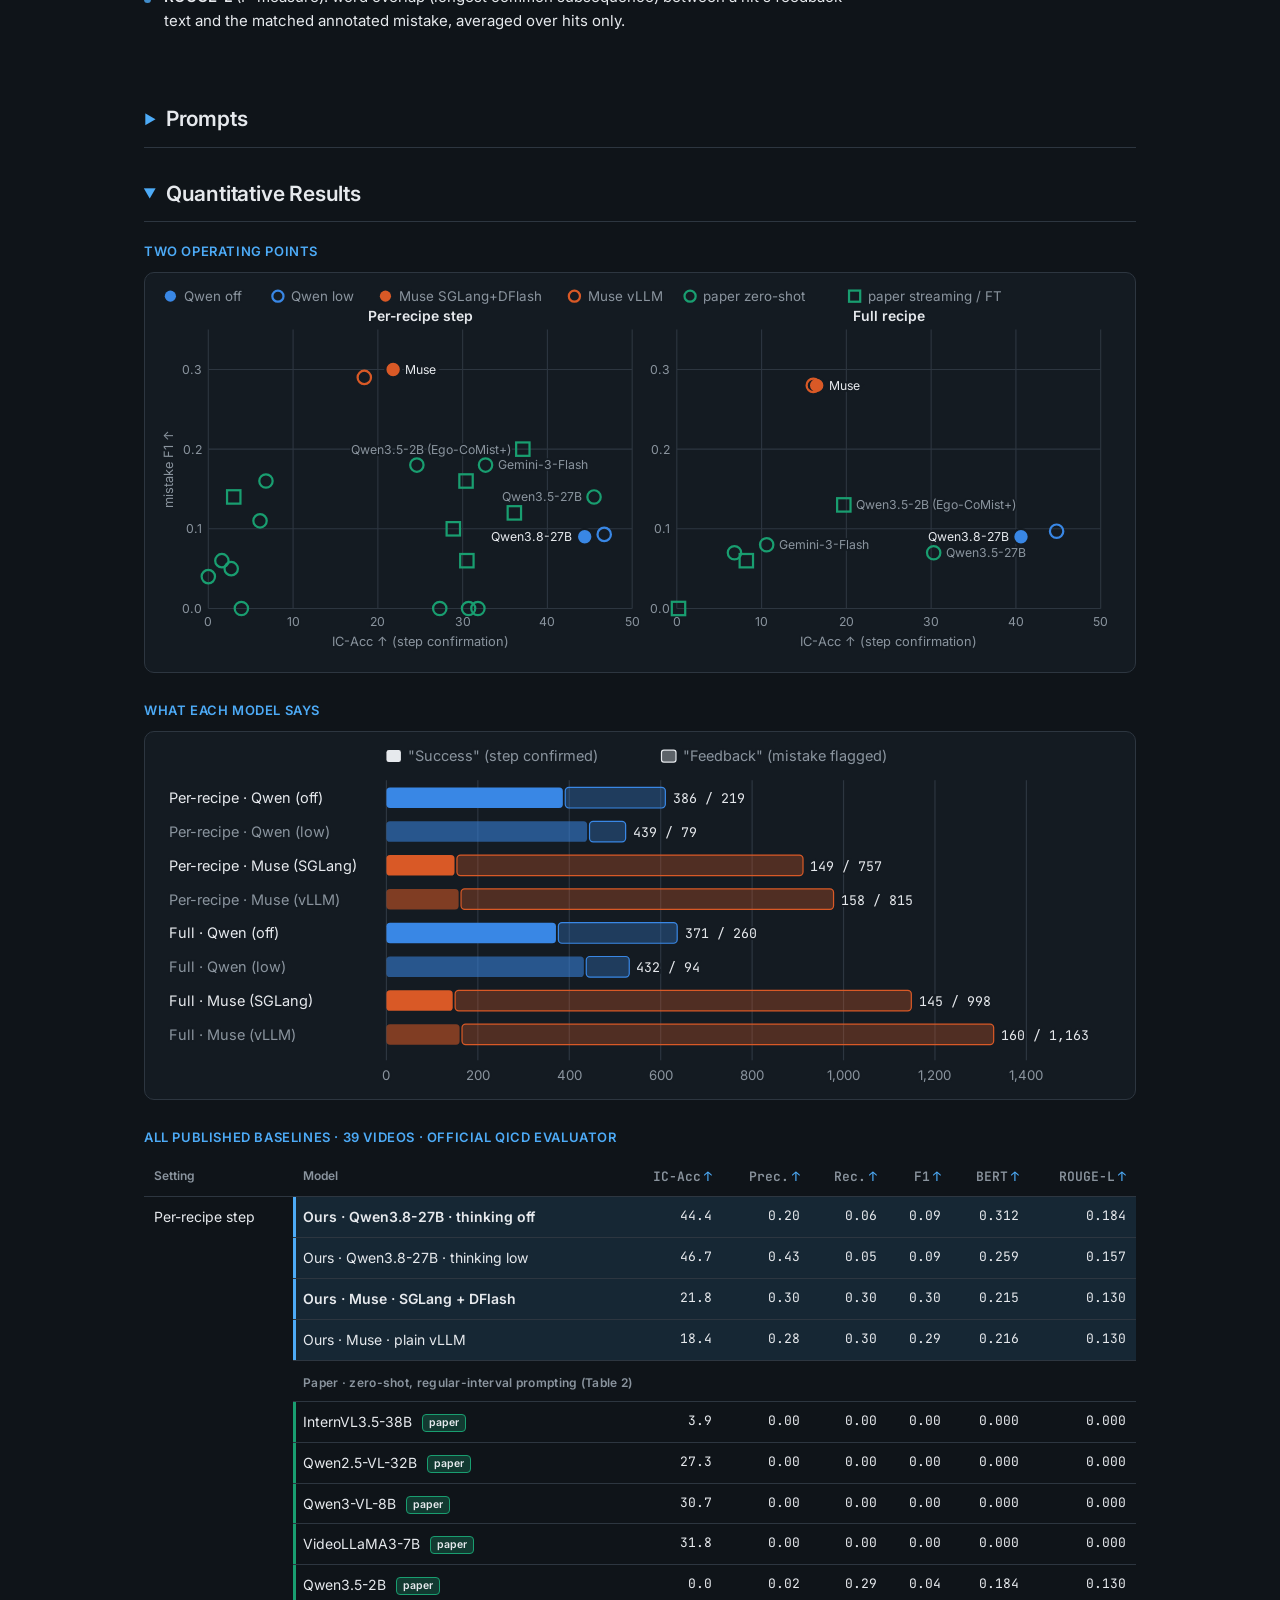
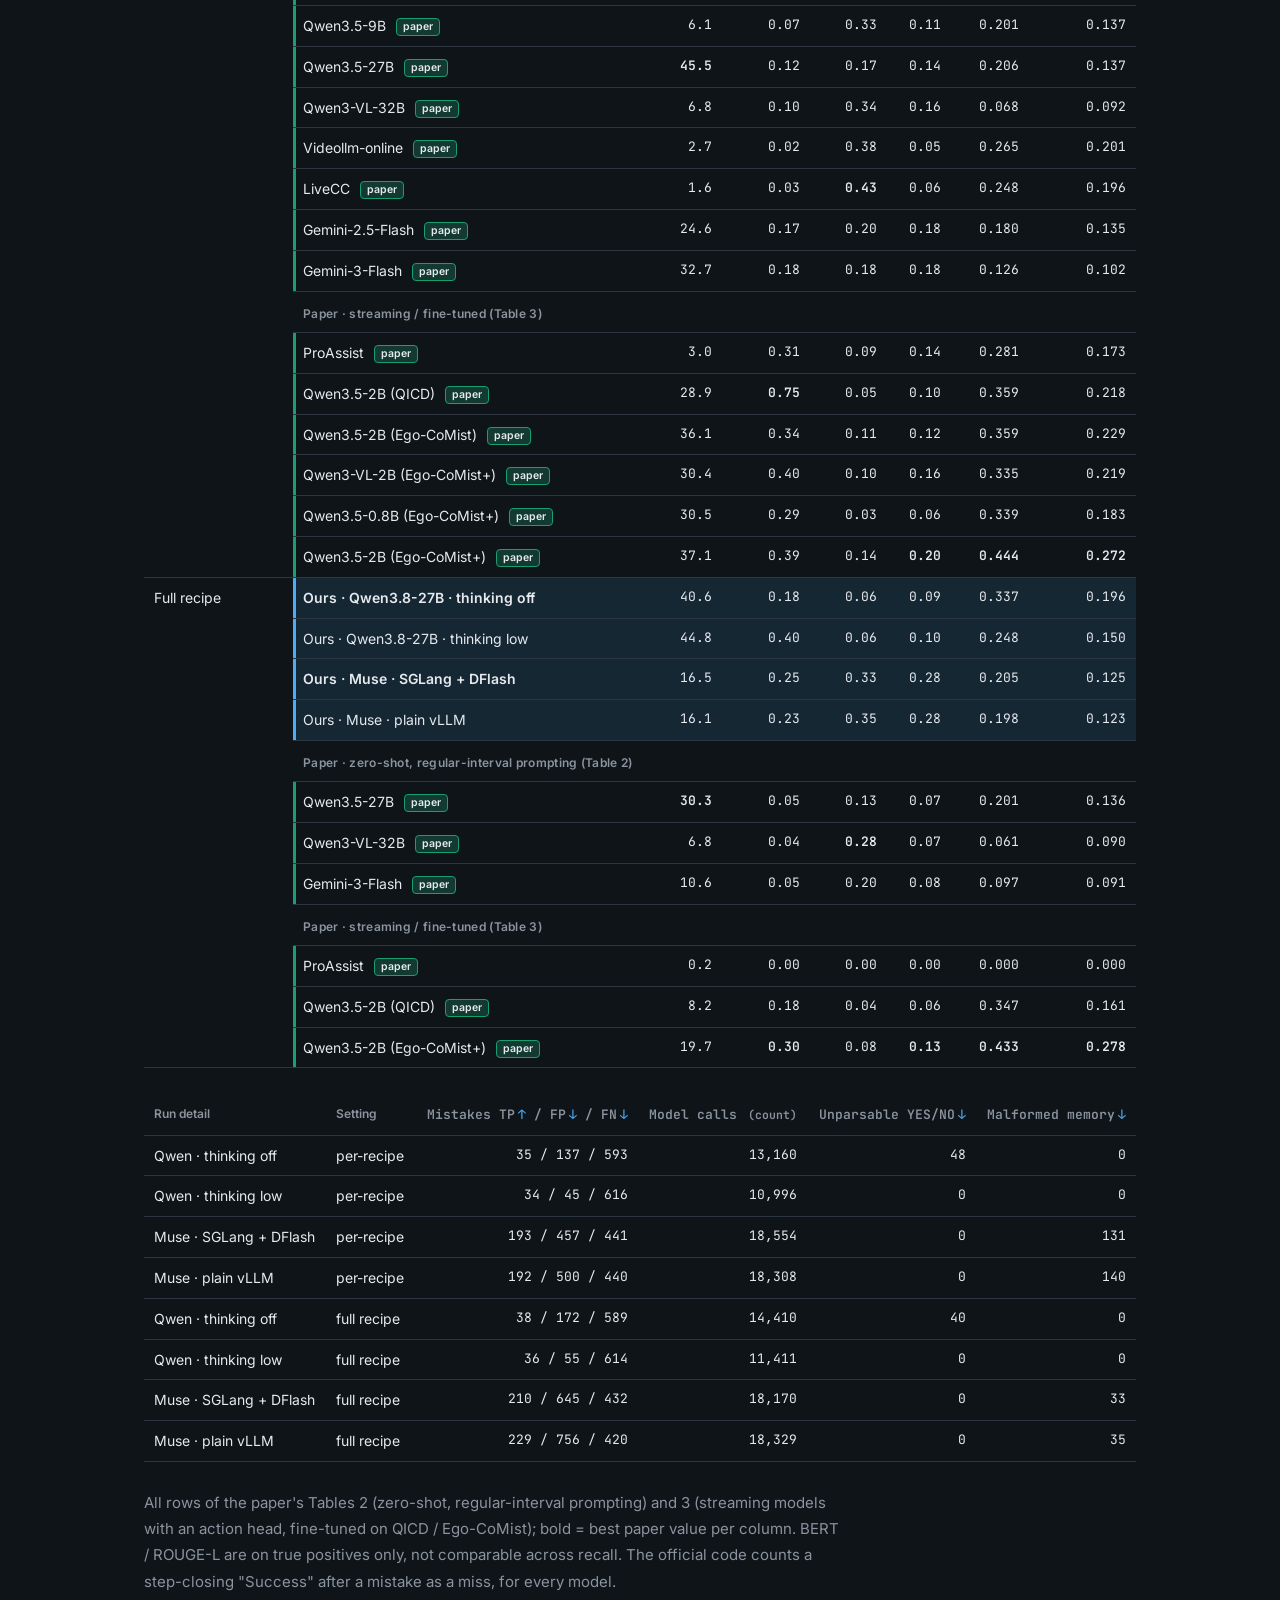
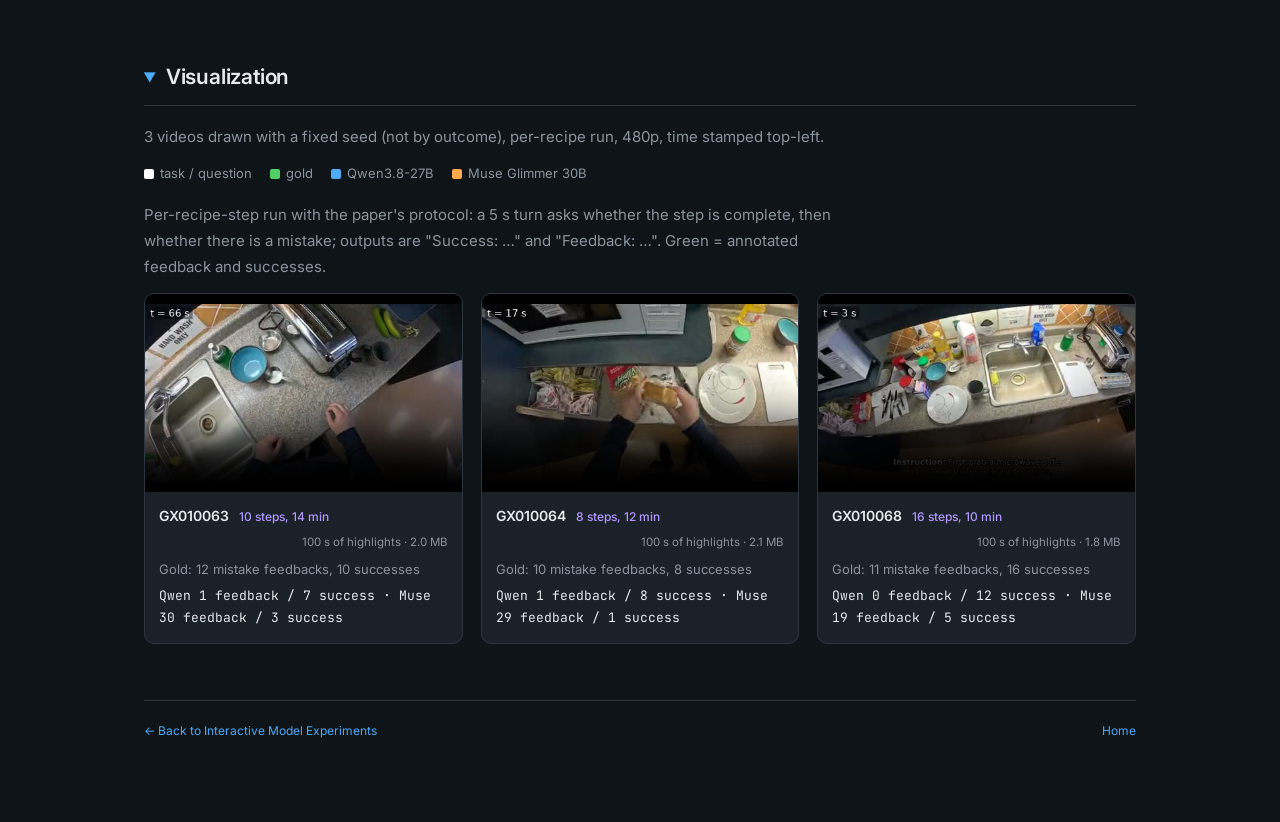
==== commit 482fc8d1: "Ego-MC metrics: one short outputs bullet Co-Authored-By: Claude Opus 5.5 <noreply@anthropic.com>" ====
--- a/ego_mc.html
+++ b/ego_mc.html
@@ -35,7 +35,7 @@
   </section>
 
   <section class="exp-section"><h2 id="metrics">Metrics</h2>
-    <ul class="points tight"><li><b>Step:</b> one recipe instruction plus the video from its annotated time to the next instruction; every annotated mistake and completion belongs to one step.</li><li><b>Model outputs:</b> every YES becomes a timestamped output of the current step: <code>Success</code> when the model says the step is complete, <code>Feedback: &lt;correction&gt;</code> when it reports a mistake; NO answers produce no output.</li><li><b>Hit:</b> a Feedback whose closest annotated mistake in the same step is within ±15 s; any other Feedback is a false alarm. Each annotated mistake is counted once, so repeated Feedback on an already-hit mistake is neither rewarded nor penalised.</li><li><b>IC-Acc</b> (instruction-completion accuracy): share of mistake-free steps whose only output is a single Success within ±15 s of the step's annotated end; any extra Feedback in the step makes it wrong.</li><li><b>Prec.</b> (mistake precision): mistakes hit / (mistakes hit + false alarms), i.e. how many reported mistakes were real.</li><li><b>Rec.</b> (mistake recall): annotated mistakes that got a hit / all annotated mistakes, i.e. how many real mistakes were caught.</li><li><b>F1:</b> harmonic mean of mistake precision and recall.</li><li><b>BERT</b> (BERTScore F1, rescaled): semantic similarity between a hit's feedback text and the matched annotated mistake, averaged over hits only.</li><li><b>ROUGE-L</b> (F-measure): word overlap (longest common subsequence) between a hit's feedback text and the matched annotated mistake, averaged over hits only.</li></ul>
+    <ul class="points tight"><li><b>Outputs:</b> each YES is a timestamped output of the current step: <code>Success</code> (step complete) or <code>Feedback</code> (mistake). A Feedback within ±15 s of an annotated mistake in that step is a hit; otherwise a false alarm.</li><li><b>IC-Acc</b> (instruction-completion accuracy): share of mistake-free steps whose only output is a single Success within ±15 s of the step's annotated end; any extra Feedback in the step makes it wrong.</li><li><b>Prec.</b> (mistake precision): mistakes hit / (mistakes hit + false alarms), i.e. how many reported mistakes were real.</li><li><b>Rec.</b> (mistake recall): annotated mistakes that got a hit / all annotated mistakes, i.e. how many real mistakes were caught.</li><li><b>F1:</b> harmonic mean of mistake precision and recall.</li><li><b>BERT</b> (BERTScore F1, rescaled): semantic similarity between a hit's feedback text and the matched annotated mistake, averaged over hits only.</li><li><b>ROUGE-L</b> (F-measure): word overlap (longest common subsequence) between a hit's feedback text and the matched annotated mistake, averaged over hits only.</li></ul>
   </section>
 
   <section class="exp-section"><h2 id="prompts">Prompts</h2>
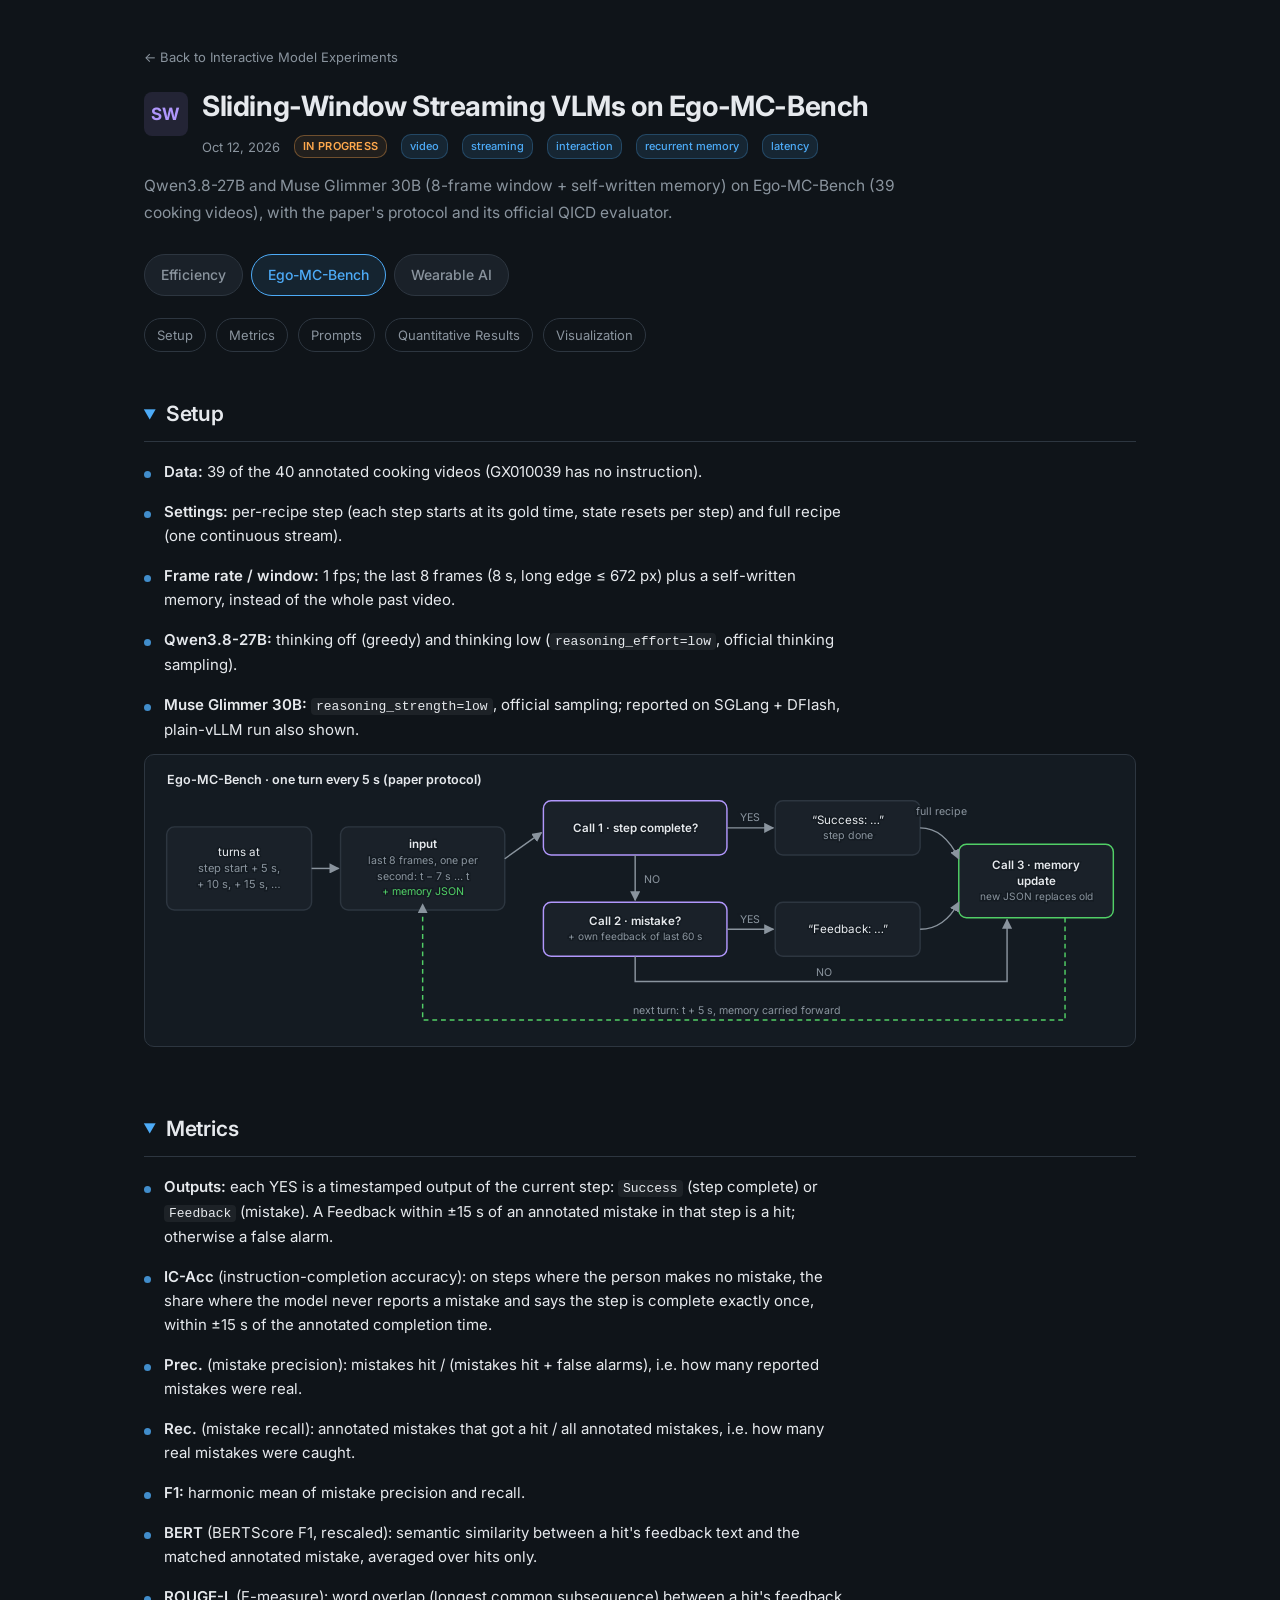
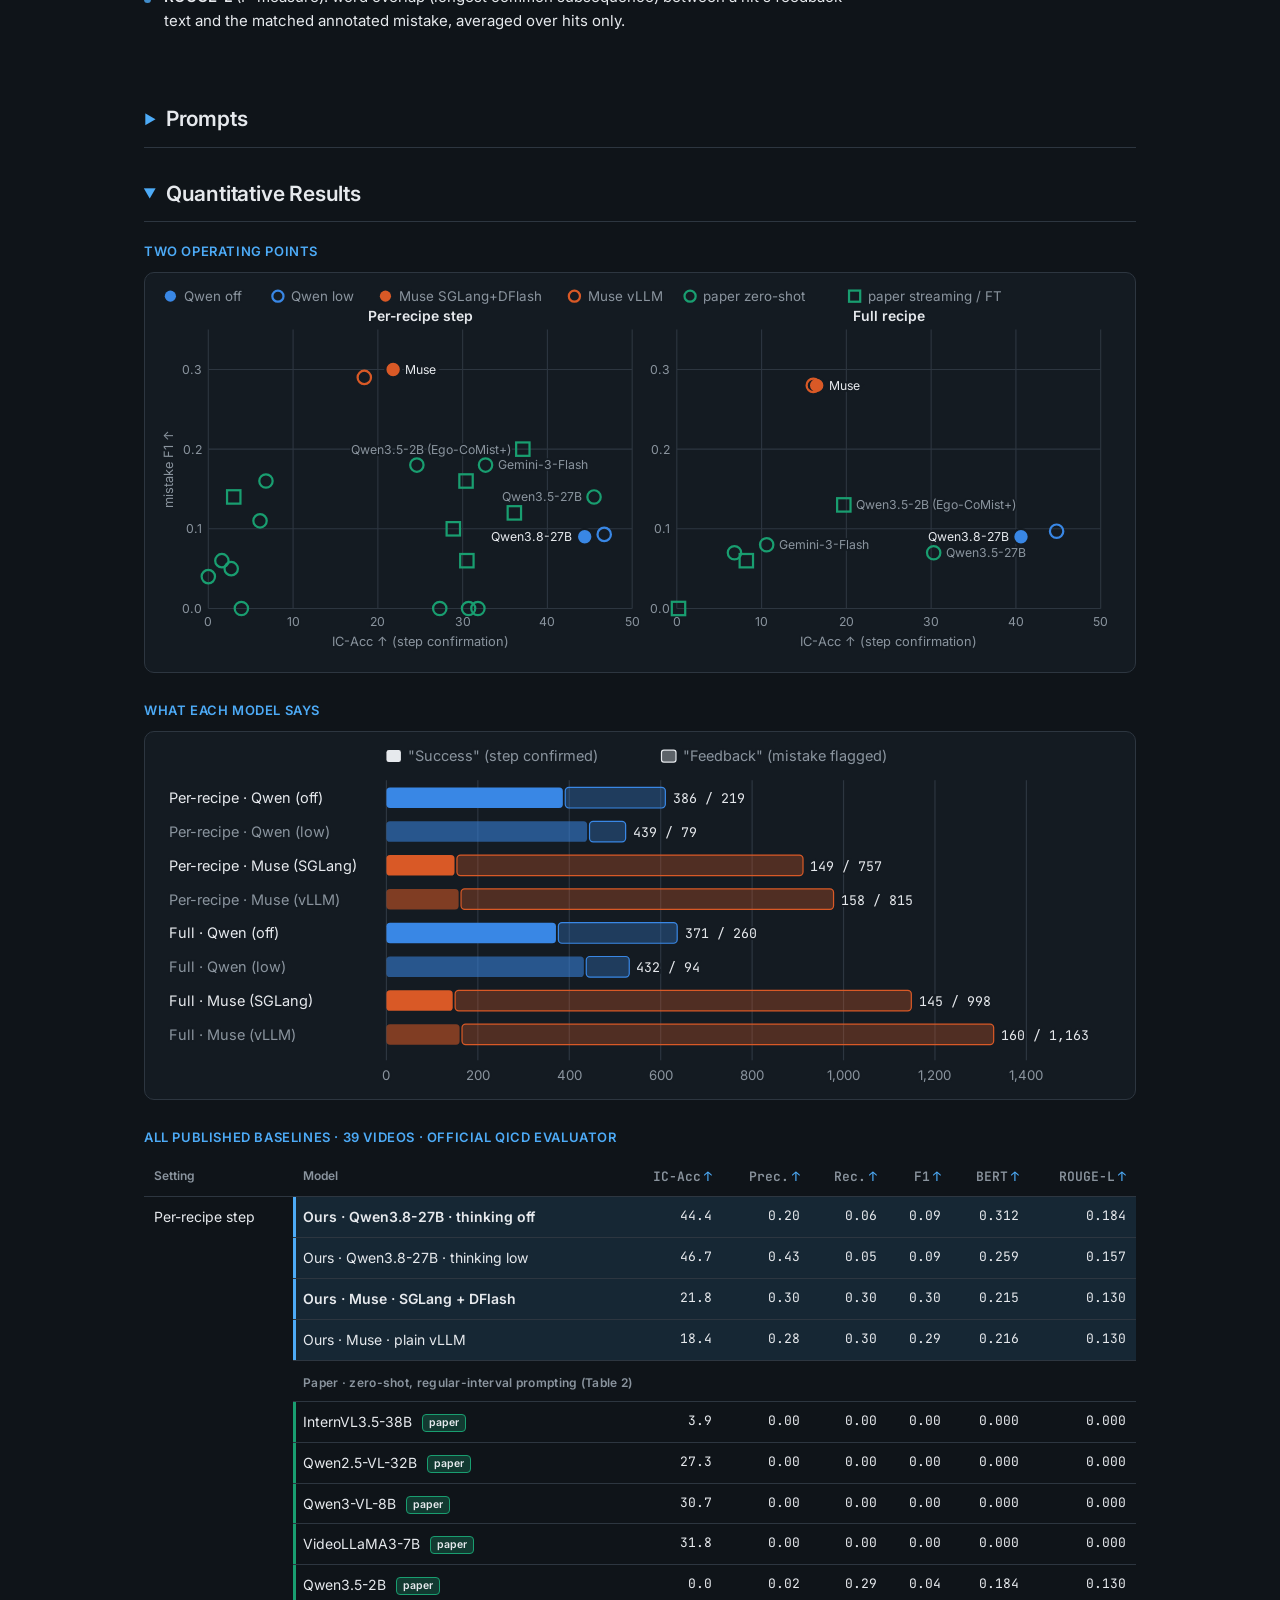
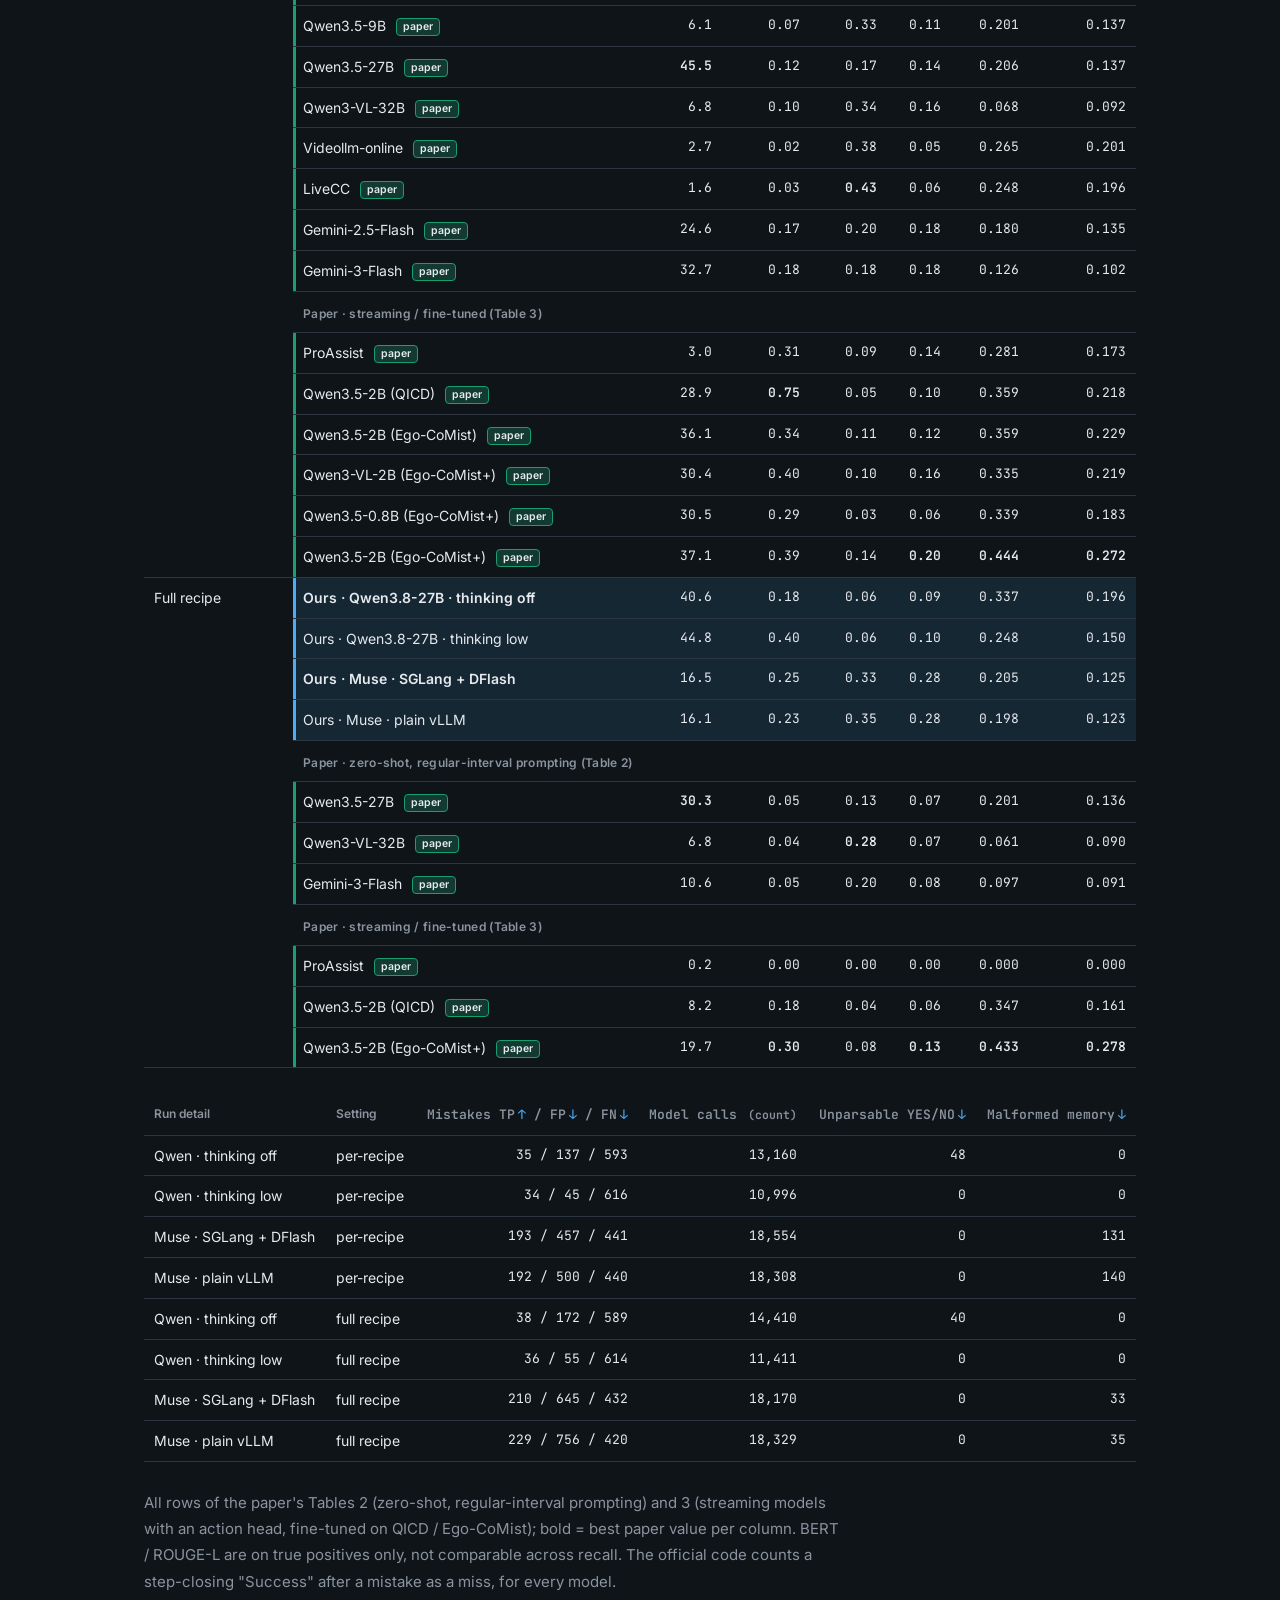
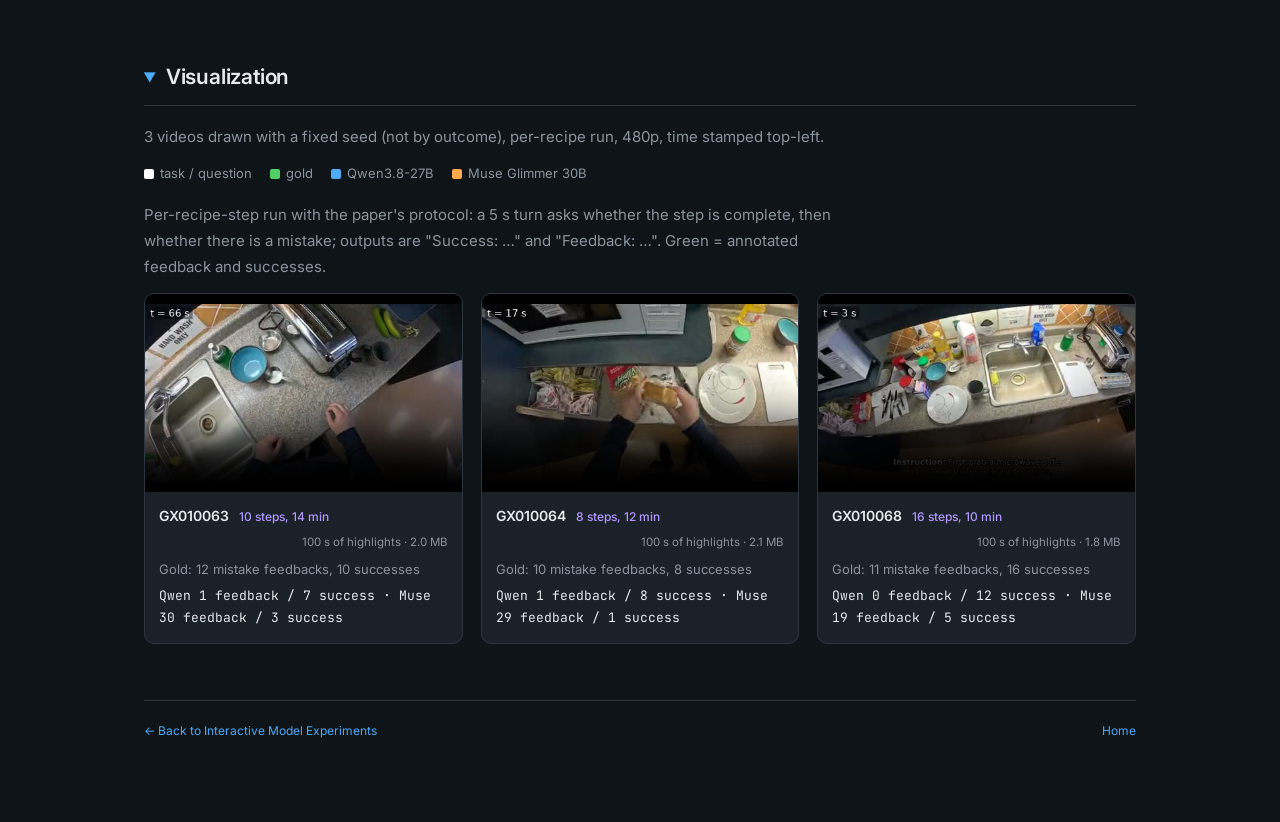
==== commit ed156a04: "Ego-MC metrics: plainer IC-Acc definition Co-Authored-By: Claude Opus 5.5 <noreply@anthropic.com>" ====
--- a/ego_mc.html
+++ b/ego_mc.html
@@ -35,7 +35,7 @@
   </section>
 
   <section class="exp-section"><h2 id="metrics">Metrics</h2>
-    <ul class="points tight"><li><b>Outputs:</b> each YES is a timestamped output of the current step: <code>Success</code> (step complete) or <code>Feedback</code> (mistake). A Feedback within ±15 s of an annotated mistake in that step is a hit; otherwise a false alarm.</li><li><b>IC-Acc</b> (instruction-completion accuracy): share of mistake-free steps whose only output is a single Success within ±15 s of the step's annotated end; any extra Feedback in the step makes it wrong.</li><li><b>Prec.</b> (mistake precision): mistakes hit / (mistakes hit + false alarms), i.e. how many reported mistakes were real.</li><li><b>Rec.</b> (mistake recall): annotated mistakes that got a hit / all annotated mistakes, i.e. how many real mistakes were caught.</li><li><b>F1:</b> harmonic mean of mistake precision and recall.</li><li><b>BERT</b> (BERTScore F1, rescaled): semantic similarity between a hit's feedback text and the matched annotated mistake, averaged over hits only.</li><li><b>ROUGE-L</b> (F-measure): word overlap (longest common subsequence) between a hit's feedback text and the matched annotated mistake, averaged over hits only.</li></ul>
+    <ul class="points tight"><li><b>Outputs:</b> each YES is a timestamped output of the current step: <code>Success</code> (step complete) or <code>Feedback</code> (mistake). A Feedback within ±15 s of an annotated mistake in that step is a hit; otherwise a false alarm.</li><li><b>IC-Acc</b> (instruction-completion accuracy): on steps where the person makes no mistake, the share where the model never reports a mistake and says the step is complete exactly once, within ±15 s of the annotated completion time.</li><li><b>Prec.</b> (mistake precision): mistakes hit / (mistakes hit + false alarms), i.e. how many reported mistakes were real.</li><li><b>Rec.</b> (mistake recall): annotated mistakes that got a hit / all annotated mistakes, i.e. how many real mistakes were caught.</li><li><b>F1:</b> harmonic mean of mistake precision and recall.</li><li><b>BERT</b> (BERTScore F1, rescaled): semantic similarity between a hit's feedback text and the matched annotated mistake, averaged over hits only.</li><li><b>ROUGE-L</b> (F-measure): word overlap (longest common subsequence) between a hit's feedback text and the matched annotated mistake, averaged over hits only.</li></ul>
   </section>
 
   <section class="exp-section"><h2 id="prompts">Prompts</h2>
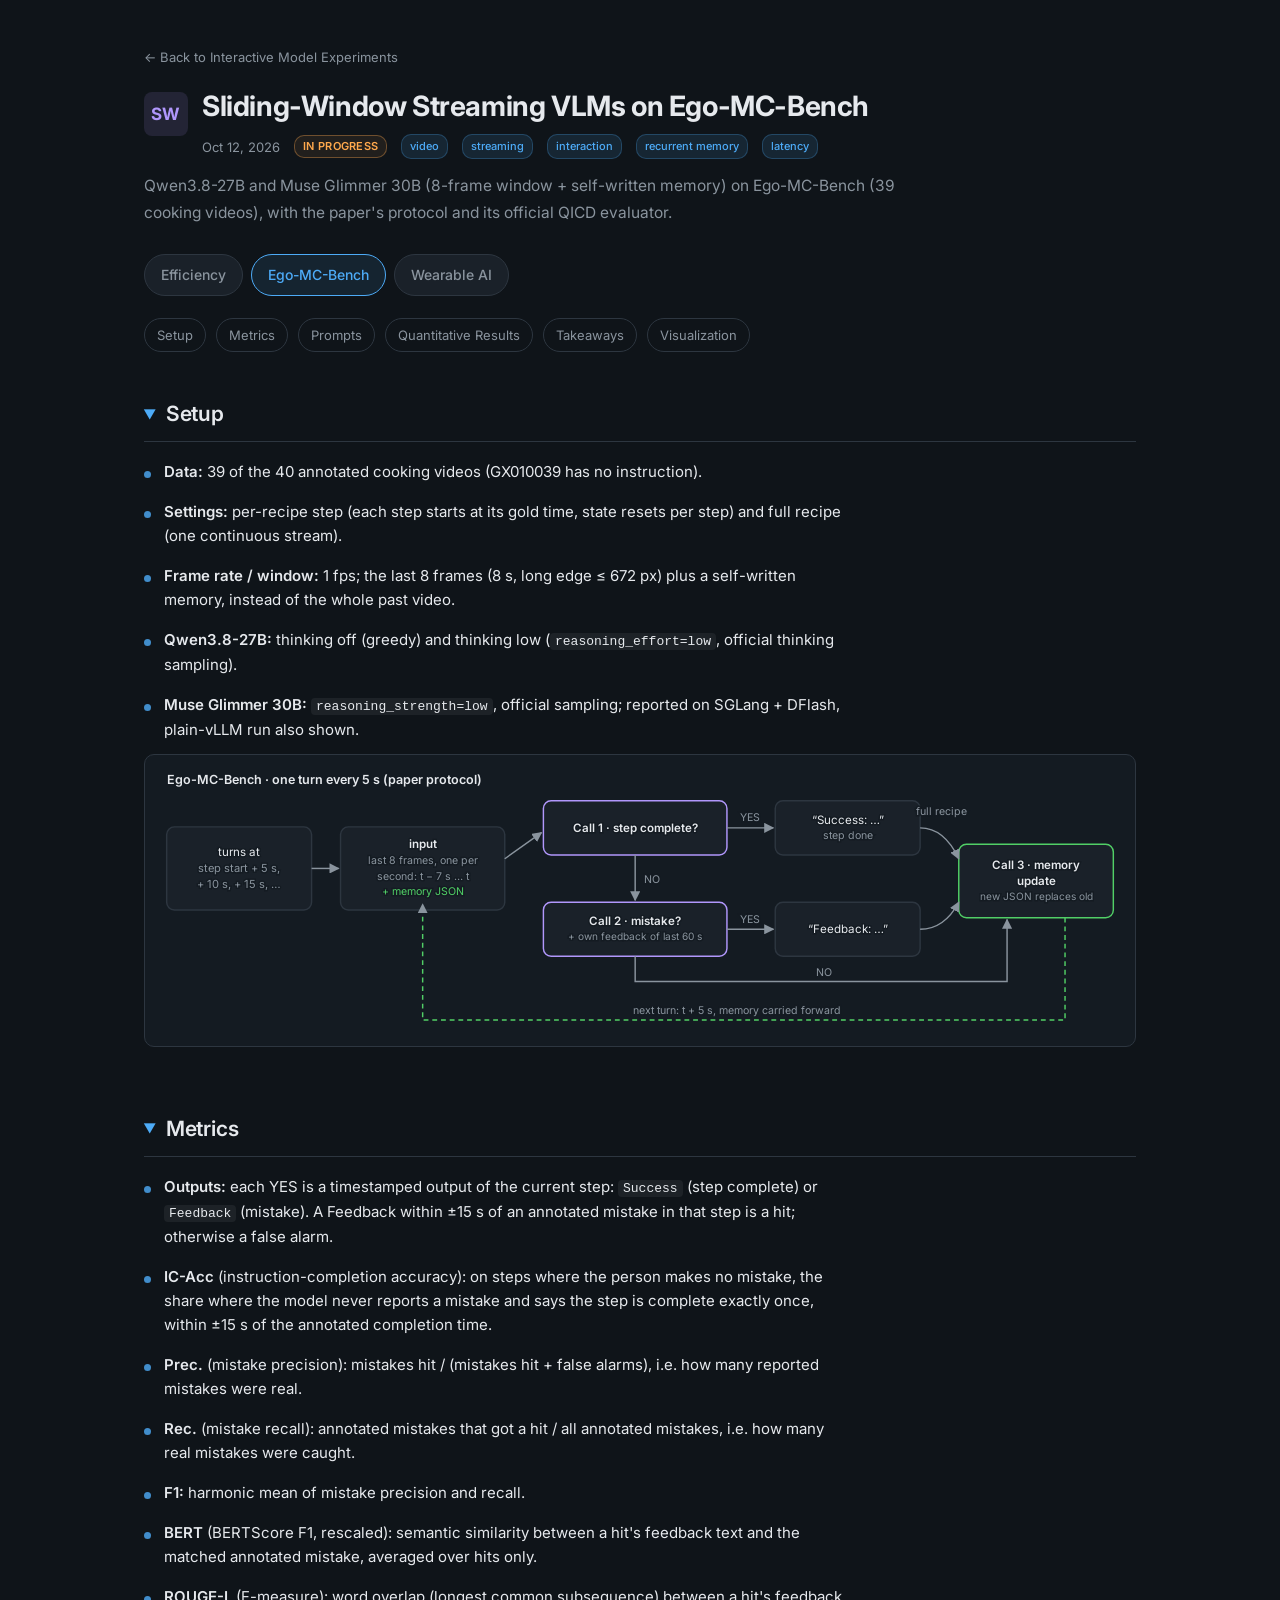
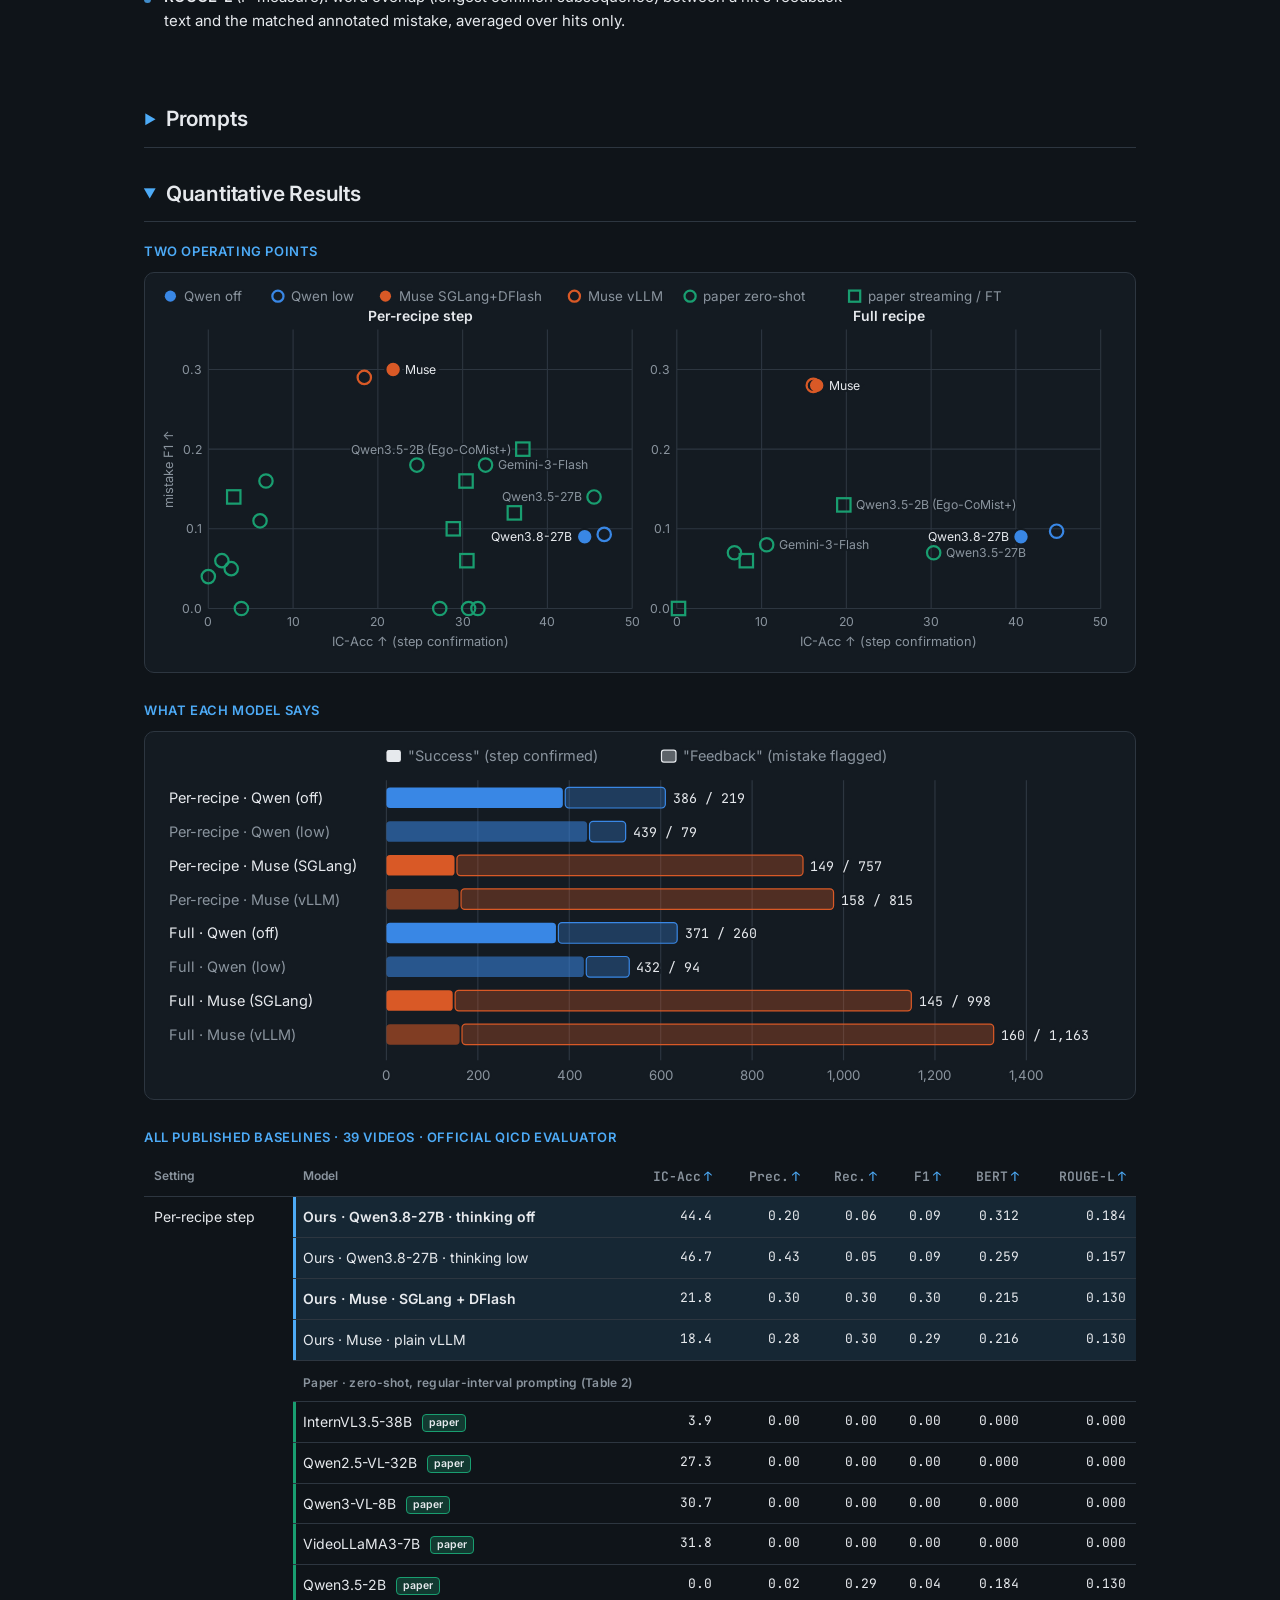
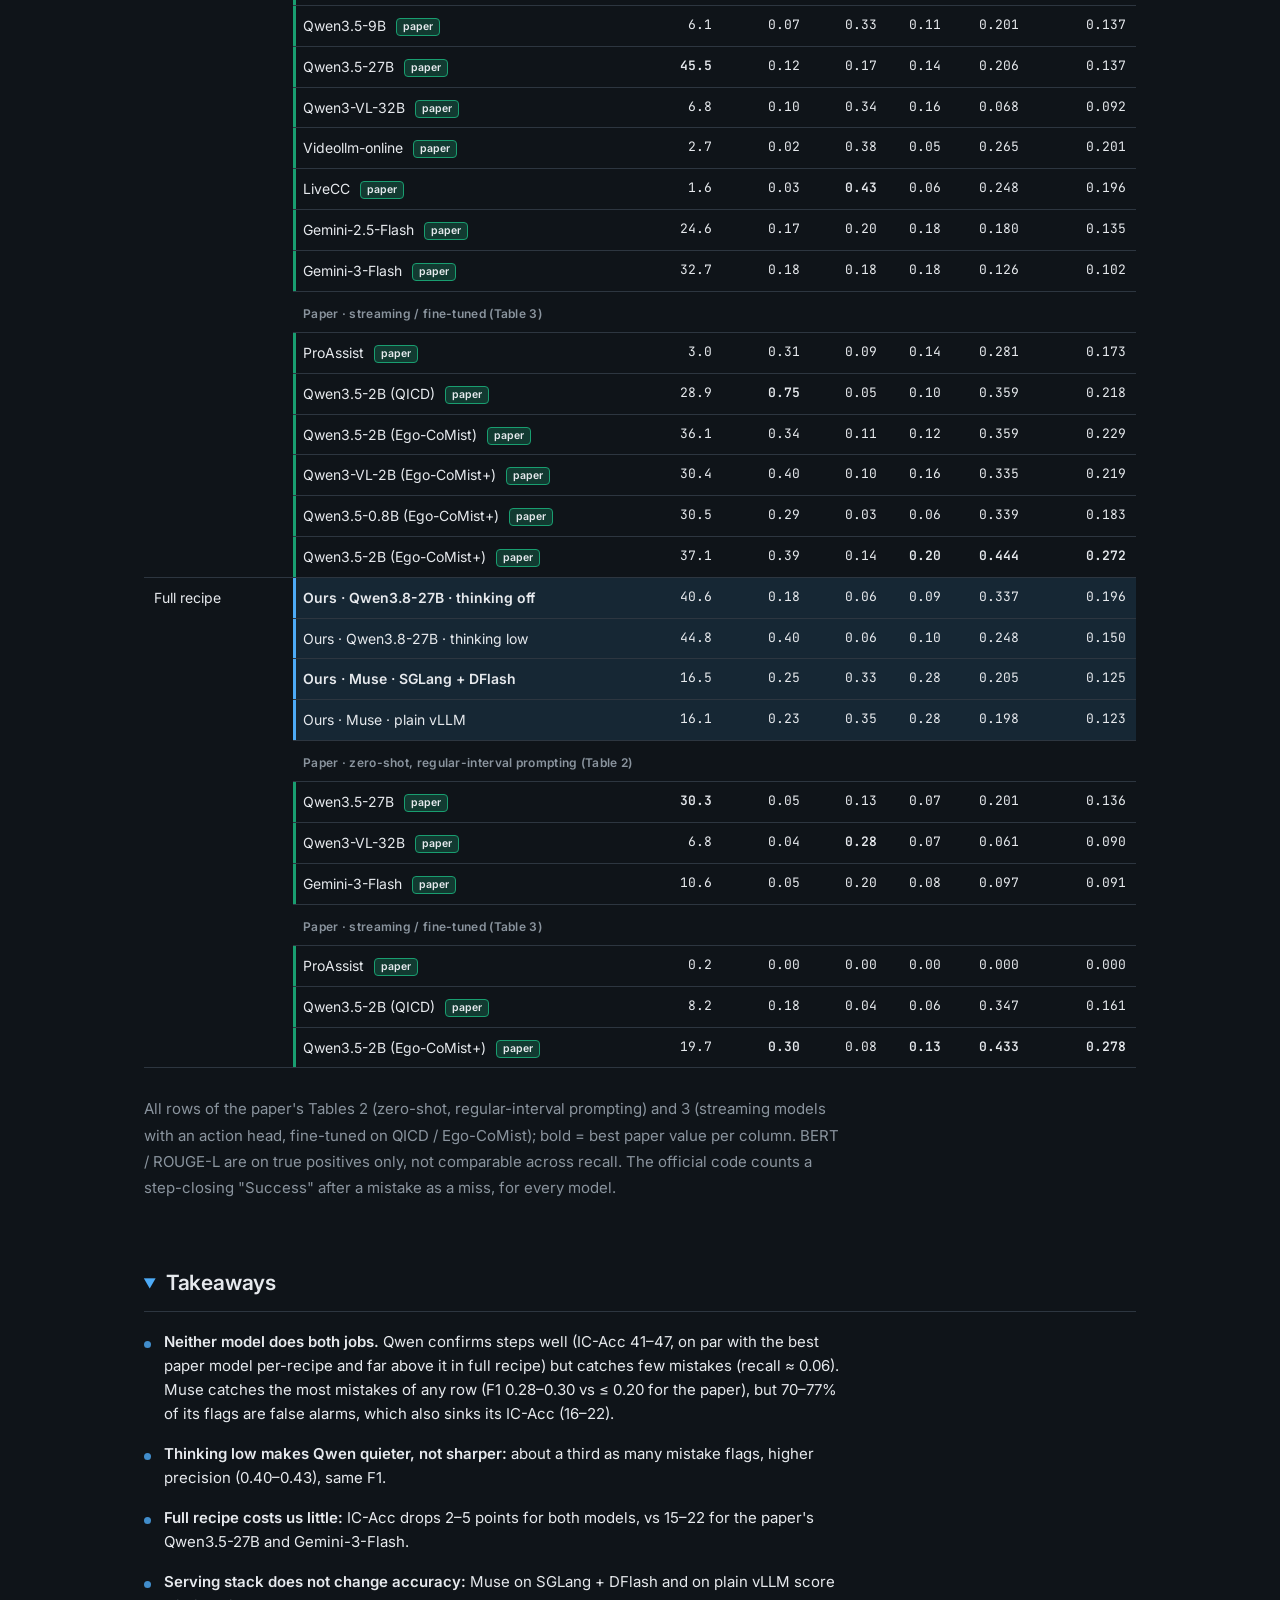
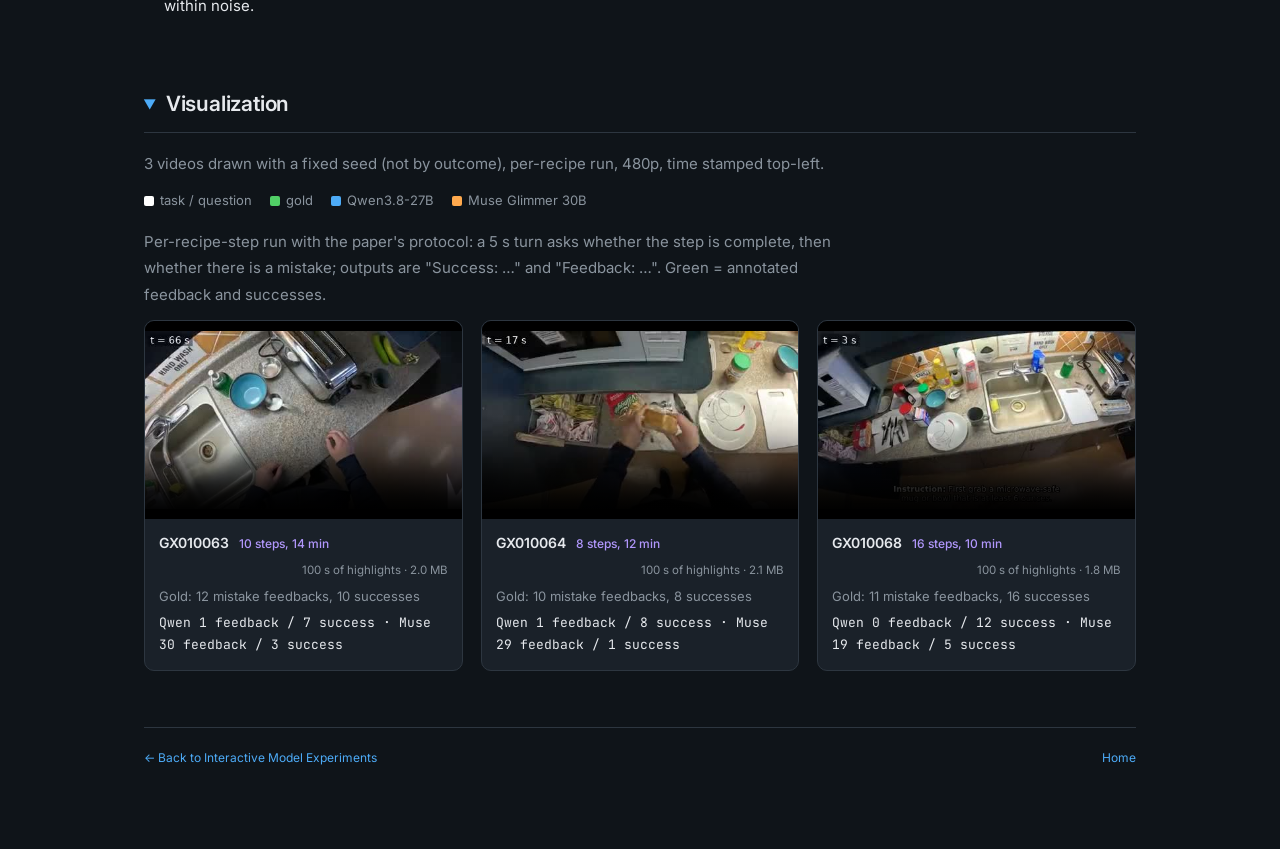
==== commit 3102651a: "Ego-MC: drop run-detail table, add Takeaways section Co-Authored-By: Claude Opus 5.5 <noreply@anthro" ====
--- a/ego_mc.html
+++ b/ego_mc.html
@@ -97,19 +97,11 @@
     <figure class="figwrap"><svg class="chart" viewBox="0 0 800 284" role="img" aria-label="Ego-MC messages emitted: Success versus Feedback per model, serving stack and setting"><rect x="190" y="5" width="12" height="10" rx="2" fill="#e6e9ed"/><text x="208.0" y="14.0" font-size="12" fill="#8a949e" text-anchor="start" stroke="#141b22" stroke-width="3" paint-order="stroke" font-family="Inter, -apple-system, sans-serif">&quot;Success&quot; (step confirmed)</text><rect x="417.79999999999995" y="5" width="12" height="10" rx="2" fill="#e6e9ed" fill-opacity=".35" stroke="#e6e9ed"/><text x="435.8" y="14.0" font-size="12" fill="#8a949e" text-anchor="start" stroke="#141b22" stroke-width="3" paint-order="stroke" font-family="Inter, -apple-system, sans-serif">&quot;Feedback&quot; (mistake flagged)</text><line x1="190.0" y1="30" x2="190.0" y2="262" stroke="#2d3640"/><text x="190.0" y="278.0" font-size="11" fill="#8a949e" text-anchor="middle" stroke="#141b22" stroke-width="3" paint-order="stroke" font-family="Inter, -apple-system, sans-serif">0</text><line x1="265.7142857142857" y1="30" x2="265.7142857142857" y2="262" stroke="#2d3640"/><text x="265.7" y="278.0" font-size="11" fill="#8a949e" text-anchor="middle" stroke="#141b22" stroke-width="3" paint-order="stroke" font-family="Inter, -apple-system, sans-serif">200</text><line x1="341.42857142857144" y1="30" x2="341.42857142857144" y2="262" stroke="#2d3640"/><text x="341.4" y="278.0" font-size="11" fill="#8a949e" text-anchor="middle" stroke="#141b22" stroke-width="3" paint-order="stroke" font-family="Inter, -apple-system, sans-serif">400</text><line x1="417.1428571428571" y1="30" x2="417.1428571428571" y2="262" stroke="#2d3640"/><text x="417.1" y="278.0" font-size="11" fill="#8a949e" text-anchor="middle" stroke="#141b22" stroke-width="3" paint-order="stroke" font-family="Inter, -apple-system, sans-serif">600</text><line x1="492.85714285714283" y1="30" x2="492.85714285714283" y2="262" stroke="#2d3640"/><text x="492.9" y="278.0" font-size="11" fill="#8a949e" text-anchor="middle" stroke="#141b22" stroke-width="3" paint-order="stroke" font-family="Inter, -apple-system, sans-serif">800</text><line x1="568.5714285714286" y1="30" x2="568.5714285714286" y2="262" stroke="#2d3640"/><text x="568.6" y="278.0" font-size="11" fill="#8a949e" text-anchor="middle" stroke="#141b22" stroke-width="3" paint-order="stroke" font-family="Inter, -apple-system, sans-serif">1,000</text><line x1="644.2857142857142" y1="30" x2="644.2857142857142" y2="262" stroke="#2d3640"/><text x="644.3" y="278.0" font-size="11" fill="#8a949e" text-anchor="middle" stroke="#141b22" stroke-width="3" paint-order="stroke" font-family="Inter, -apple-system, sans-serif">1,200</text><line x1="720.0" y1="30" x2="720.0" y2="262" stroke="#2d3640"/><text x="720.0" y="278.0" font-size="11" fill="#8a949e" text-anchor="middle" stroke="#141b22" stroke-width="3" paint-order="stroke" font-family="Inter, -apple-system, sans-serif">1,400</text><text x="10.0" y="49.0" font-size="12" fill="#e6e9ed" text-anchor="start" stroke="#141b22" stroke-width="3" paint-order="stroke" font-family="Inter, -apple-system, sans-serif">Per-recipe · Qwen (off)</text><rect x="190" y="36" width="146.1" height="17" rx="3" fill="#3987e5" fill-opacity="1"><title>Per-recipe · Qwen (off): 386 Success</title></rect><rect x="338.1" y="36" width="82.9" height="17" rx="3" fill="#3987e5" fill-opacity=".3" stroke="#3987e5"><title>Per-recipe · Qwen (off): 219 Feedback</title></rect><text x="427.0" y="49.0" font-size="11" fill="#e6e9ed" text-anchor="start" stroke="#141b22" stroke-width="3" paint-order="stroke" font-family="JetBrains Mono, ui-monospace, monospace">386 / 219</text><text x="10.0" y="77.0" font-size="12" fill="#8a949e" text-anchor="start" stroke="#141b22" stroke-width="3" paint-order="stroke" font-family="Inter, -apple-system, sans-serif">Per-recipe · Qwen (low)</text><rect x="190" y="64" width="166.2" height="17" rx="3" fill="#3987e5" fill-opacity="0.55"><title>Per-recipe · Qwen (low): 439 Success</title></rect><rect x="358.2" y="64" width="29.9" height="17" rx="3" fill="#3987e5" fill-opacity=".3" stroke="#3987e5"><title>Per-recipe · Qwen (low): 79 Feedback</title></rect><text x="394.1" y="77.0" font-size="11" fill="#e6e9ed" text-anchor="start" stroke="#141b22" stroke-width="3" paint-order="stroke" font-family="JetBrains Mono, ui-monospace, monospace">439 / 79</text><text x="10.0" y="105.0" font-size="12" fill="#e6e9ed" text-anchor="start" stroke="#141b22" stroke-width="3" paint-order="stroke" font-family="Inter, -apple-system, sans-serif">Per-recipe · Muse (SGLang)</text><rect x="190" y="92" width="56.4" height="17" rx="3" fill="#d95926" fill-opacity="1"><title>Per-recipe · Muse (SGLang): 149 Success</title></rect><rect x="248.4" y="92" width="286.6" height="17" rx="3" fill="#d95926" fill-opacity=".3" stroke="#d95926"><title>Per-recipe · Muse (SGLang): 757 Feedback</title></rect><text x="541.0" y="105.0" font-size="11" fill="#e6e9ed" text-anchor="start" stroke="#141b22" stroke-width="3" paint-order="stroke" font-family="JetBrains Mono, ui-monospace, monospace">149 / 757</text><text x="10.0" y="133.0" font-size="12" fill="#8a949e" text-anchor="start" stroke="#141b22" stroke-width="3" paint-order="stroke" font-family="Inter, -apple-system, sans-serif">Per-recipe · Muse (vLLM)</text><rect x="190" y="120" width="59.8" height="17" rx="3" fill="#d95926" fill-opacity="0.55"><title>Per-recipe · Muse (vLLM): 158 Success</title></rect><rect x="251.8" y="120" width="308.5" height="17" rx="3" fill="#d95926" fill-opacity=".3" stroke="#d95926"><title>Per-recipe · Muse (vLLM): 815 Feedback</title></rect><text x="566.3" y="133.0" font-size="11" fill="#e6e9ed" text-anchor="start" stroke="#141b22" stroke-width="3" paint-order="stroke" font-family="JetBrains Mono, ui-monospace, monospace">158 / 815</text><text x="10.0" y="161.0" font-size="12" fill="#e6e9ed" text-anchor="start" stroke="#141b22" stroke-width="3" paint-order="stroke" font-family="Inter, -apple-system, sans-serif">Full · Qwen (off)</text><rect x="190" y="148" width="140.4" height="17" rx="3" fill="#3987e5" fill-opacity="1"><title>Full · Qwen (off): 371 Success</title></rect><rect x="332.4" y="148" width="98.4" height="17" rx="3" fill="#3987e5" fill-opacity=".3" stroke="#3987e5"><title>Full · Qwen (off): 260 Feedback</title></rect><text x="436.9" y="161.0" font-size="11" fill="#e6e9ed" text-anchor="start" stroke="#141b22" stroke-width="3" paint-order="stroke" font-family="JetBrains Mono, ui-monospace, monospace">371 / 260</text><text x="10.0" y="189.0" font-size="12" fill="#8a949e" text-anchor="start" stroke="#141b22" stroke-width="3" paint-order="stroke" font-family="Inter, -apple-system, sans-serif">Full · Qwen (low)</text><rect x="190" y="176" width="163.5" height="17" rx="3" fill="#3987e5" fill-opacity="0.55"><title>Full · Qwen (low): 432 Success</title></rect><rect x="355.5" y="176" width="35.6" height="17" rx="3" fill="#3987e5" fill-opacity=".3" stroke="#3987e5"><title>Full · Qwen (low): 94 Feedback</title></rect><text x="397.1" y="189.0" font-size="11" fill="#e6e9ed" text-anchor="start" stroke="#141b22" stroke-width="3" paint-order="stroke" font-family="JetBrains Mono, ui-monospace, monospace">432 / 94</text><text x="10.0" y="217.0" font-size="12" fill="#e6e9ed" text-anchor="start" stroke="#141b22" stroke-width="3" paint-order="stroke" font-family="Inter, -apple-system, sans-serif">Full · Muse (SGLang)</text><rect x="190" y="204" width="54.9" height="17" rx="3" fill="#d95926" fill-opacity="1"><title>Full · Muse (SGLang): 145 Success</title></rect><rect x="246.9" y="204" width="377.8" height="17" rx="3" fill="#d95926" fill-opacity=".3" stroke="#d95926"><title>Full · Muse (SGLang): 998 Feedback</title></rect><text x="630.7" y="217.0" font-size="11" fill="#e6e9ed" text-anchor="start" stroke="#141b22" stroke-width="3" paint-order="stroke" font-family="JetBrains Mono, ui-monospace, monospace">145 / 998</text><text x="10.0" y="245.0" font-size="12" fill="#8a949e" text-anchor="start" stroke="#141b22" stroke-width="3" paint-order="stroke" font-family="Inter, -apple-system, sans-serif">Full · Muse (vLLM)</text><rect x="190" y="232" width="60.6" height="17" rx="3" fill="#d95926" fill-opacity="0.55"><title>Full · Muse (vLLM): 160 Success</title></rect><rect x="252.6" y="232" width="440.3" height="17" rx="3" fill="#d95926" fill-opacity=".3" stroke="#d95926"><title>Full · Muse (vLLM): 1163 Feedback</title></rect><text x="698.8" y="245.0" font-size="11" fill="#e6e9ed" text-anchor="start" stroke="#141b22" stroke-width="3" paint-order="stroke" font-family="JetBrains Mono, ui-monospace, monospace">160 / 1,163</text></svg></figure>
     <h3>All published baselines · 39 videos · official QICD evaluator</h3>
     <div class="tblwrap"><table class="tbl"><thead><tr><th>Setting</th><th>Model</th><th class="n">IC-Acc<span class="dir" title="higher is better">↑</span></th><th class="n">Prec.<span class="dir" title="higher is better">↑</span></th><th class="n">Rec.<span class="dir" title="higher is better">↑</span></th><th class="n">F1<span class="dir" title="higher is better">↑</span></th><th class="n">BERT<span class="dir" title="higher is better">↑</span></th><th class="n">ROUGE-L<span class="dir" title="higher is better">↑</span></th></tr></thead><tbody><tr class="ours"><td rowspan="24">Per-recipe step</td><td><b>Ours · Qwen3.8-27B · thinking off</b></td><td class="n">44.4</td><td class="n">0.20</td><td class="n">0.06</td><td class="n">0.09</td><td class="n">0.312</td><td class="n">0.184</td></tr><tr class="ours"><td>Ours · Qwen3.8-27B · thinking low</td><td class="n">46.7</td><td class="n">0.43</td><td class="n">0.05</td><td class="n">0.09</td><td class="n">0.259</td><td class="n">0.157</td></tr><tr class="ours"><td><b>Ours · Muse · SGLang + DFlash</b></td><td class="n">21.8</td><td class="n">0.30</td><td class="n">0.30</td><td class="n">0.30</td><td class="n">0.215</td><td class="n">0.130</td></tr><tr class="ours"><td>Ours · Muse · plain vLLM</td><td class="n">18.4</td><td class="n">0.28</td><td class="n">0.30</td><td class="n">0.29</td><td class="n">0.216</td><td class="n">0.130</td></tr><tr class="grp"><td colspan="7">Paper · zero-shot, regular-interval prompting (Table 2)</td></tr><tr class="paper"><td>InternVL3.5-38B <span class="src-tag">paper</span></td><td class="n">3.9</td><td class="n">0.00</td><td class="n">0.00</td><td class="n">0.00</td><td class="n">0.000</td><td class="n">0.000</td></tr><tr class="paper"><td>Qwen2.5-VL-32B <span class="src-tag">paper</span></td><td class="n">27.3</td><td class="n">0.00</td><td class="n">0.00</td><td class="n">0.00</td><td class="n">0.000</td><td class="n">0.000</td></tr><tr class="paper"><td>Qwen3-VL-8B <span class="src-tag">paper</span></td><td class="n">30.7</td><td class="n">0.00</td><td class="n">0.00</td><td class="n">0.00</td><td class="n">0.000</td><td class="n">0.000</td></tr><tr class="paper"><td>VideoLLaMA3-7B <span class="src-tag">paper</span></td><td class="n">31.8</td><td class="n">0.00</td><td class="n">0.00</td><td class="n">0.00</td><td class="n">0.000</td><td class="n">0.000</td></tr><tr class="paper"><td>Qwen3.5-2B <span class="src-tag">paper</span></td><td class="n">0.0</td><td class="n">0.02</td><td class="n">0.29</td><td class="n">0.04</td><td class="n">0.184</td><td class="n">0.130</td></tr><tr class="paper"><td>Qwen3.5-9B <span class="src-tag">paper</span></td><td class="n">6.1</td><td class="n">0.07</td><td class="n">0.33</td><td class="n">0.11</td><td class="n">0.201</td><td class="n">0.137</td></tr><tr class="paper"><td>Qwen3.5-27B <span class="src-tag">paper</span></td><td class="n"><b>45.5</b></td><td class="n">0.12</td><td class="n">0.17</td><td class="n">0.14</td><td class="n">0.206</td><td class="n">0.137</td></tr><tr class="paper"><td>Qwen3-VL-32B <span class="src-tag">paper</span></td><td class="n">6.8</td><td class="n">0.10</td><td class="n">0.34</td><td class="n">0.16</td><td class="n">0.068</td><td class="n">0.092</td></tr><tr class="paper"><td>Videollm-online <span class="src-tag">paper</span></td><td class="n">2.7</td><td class="n">0.02</td><td class="n">0.38</td><td class="n">0.05</td><td class="n">0.265</td><td class="n">0.201</td></tr><tr class="paper"><td>LiveCC <span class="src-tag">paper</span></td><td class="n">1.6</td><td class="n">0.03</td><td class="n"><b>0.43</b></td><td class="n">0.06</td><td class="n">0.248</td><td class="n">0.196</td></tr><tr class="paper"><td>Gemini-2.5-Flash <span class="src-tag">paper</span></td><td class="n">24.6</td><td class="n">0.17</td><td class="n">0.20</td><td class="n">0.18</td><td class="n">0.180</td><td class="n">0.135</td></tr><tr class="paper"><td>Gemini-3-Flash <span class="src-tag">paper</span></td><td class="n">32.7</td><td class="n">0.18</td><td class="n">0.18</td><td class="n">0.18</td><td class="n">0.126</td><td class="n">0.102</td></tr><tr class="grp"><td colspan="7">Paper · streaming / fine-tuned (Table 3)</td></tr><tr class="paper"><td>ProAssist <span class="src-tag">paper</span></td><td class="n">3.0</td><td class="n">0.31</td><td class="n">0.09</td><td class="n">0.14</td><td class="n">0.281</td><td class="n">0.173</td></tr><tr class="paper"><td>Qwen3.5-2B (QICD) <span class="src-tag">paper</span></td><td class="n">28.9</td><td class="n"><b>0.75</b></td><td class="n">0.05</td><td class="n">0.10</td><td class="n">0.359</td><td class="n">0.218</td></tr><tr class="paper"><td>Qwen3.5-2B (Ego-CoMist) <span class="src-tag">paper</span></td><td class="n">36.1</td><td class="n">0.34</td><td class="n">0.11</td><td class="n">0.12</td><td class="n">0.359</td><td class="n">0.229</td></tr><tr class="paper"><td>Qwen3-VL-2B (Ego-CoMist+) <span class="src-tag">paper</span></td><td class="n">30.4</td><td class="n">0.40</td><td class="n">0.10</td><td class="n">0.16</td><td class="n">0.335</td><td class="n">0.219</td></tr><tr class="paper"><td>Qwen3.5-0.8B (Ego-CoMist+) <span class="src-tag">paper</span></td><td class="n">30.5</td><td class="n">0.29</td><td class="n">0.03</td><td class="n">0.06</td><td class="n">0.339</td><td class="n">0.183</td></tr><tr class="paper"><td>Qwen3.5-2B (Ego-CoMist+) <span class="src-tag">paper</span></td><td class="n">37.1</td><td class="n">0.39</td><td class="n">0.14</td><td class="n"><b>0.20</b></td><td class="n"><b>0.444</b></td><td class="n"><b>0.272</b></td></tr><tr class="ours"><td rowspan="12">Full recipe</td><td><b>Ours · Qwen3.8-27B · thinking off</b></td><td class="n">40.6</td><td class="n">0.18</td><td class="n">0.06</td><td class="n">0.09</td><td class="n">0.337</td><td class="n">0.196</td></tr><tr class="ours"><td>Ours · Qwen3.8-27B · thinking low</td><td class="n">44.8</td><td class="n">0.40</td><td class="n">0.06</td><td class="n">0.10</td><td class="n">0.248</td><td class="n">0.150</td></tr><tr class="ours"><td><b>Ours · Muse · SGLang + DFlash</b></td><td class="n">16.5</td><td class="n">0.25</td><td class="n">0.33</td><td class="n">0.28</td><td class="n">0.205</td><td class="n">0.125</td></tr><tr class="ours"><td>Ours · Muse · plain vLLM</td><td class="n">16.1</td><td class="n">0.23</td><td class="n">0.35</td><td class="n">0.28</td><td class="n">0.198</td><td class="n">0.123</td></tr><tr class="grp"><td colspan="7">Paper · zero-shot, regular-interval prompting (Table 2)</td></tr><tr class="paper"><td>Qwen3.5-27B <span class="src-tag">paper</span></td><td class="n"><b>30.3</b></td><td class="n">0.05</td><td class="n">0.13</td><td class="n">0.07</td><td class="n">0.201</td><td class="n">0.136</td></tr><tr class="paper"><td>Qwen3-VL-32B <span class="src-tag">paper</span></td><td class="n">6.8</td><td class="n">0.04</td><td class="n"><b>0.28</b></td><td class="n">0.07</td><td class="n">0.061</td><td class="n">0.090</td></tr><tr class="paper"><td>Gemini-3-Flash <span class="src-tag">paper</span></td><td class="n">10.6</td><td class="n">0.05</td><td class="n">0.20</td><td class="n">0.08</td><td class="n">0.097</td><td class="n">0.091</td></tr><tr class="grp"><td colspan="7">Paper · streaming / fine-tuned (Table 3)</td></tr><tr class="paper"><td>ProAssist <span class="src-tag">paper</span></td><td class="n">0.2</td><td class="n">0.00</td><td class="n">0.00</td><td class="n">0.00</td><td class="n">0.000</td><td class="n">0.000</td></tr><tr class="paper"><td>Qwen3.5-2B (QICD) <span class="src-tag">paper</span></td><td class="n">8.2</td><td class="n">0.18</td><td class="n">0.04</td><td class="n">0.06</td><td class="n">0.347</td><td class="n">0.161</td></tr><tr class="paper"><td>Qwen3.5-2B (Ego-CoMist+) <span class="src-tag">paper</span></td><td class="n">19.7</td><td class="n"><b>0.30</b></td><td class="n">0.08</td><td class="n"><b>0.13</b></td><td class="n"><b>0.433</b></td><td class="n"><b>0.278</b></td></tr></tbody></table></div>
-    <div class="tblwrap"><table class="tbl">
-      <thead><tr><th>Run detail</th><th>Setting</th><th class="n">Mistakes TP<span class="dir" title="higher is better">↑</span> / FP<span class="dir" title="lower is better">↓</span> / FN<span class="dir" title="lower is better">↓</span></th><th class="n">Model calls <span class="dir-na">(count)</span></th><th class="n">Unparsable YES/NO<span class="dir" title="lower is better">↓</span></th><th class="n">Malformed memory<span class="dir" title="lower is better">↓</span></th></tr></thead>
-      <tbody>
-        <tr><td>Qwen · thinking off</td><td>per-recipe</td><td class="n">35 / 137 / 593</td><td class="n">13,160</td><td class="n">48</td><td class="n">0</td></tr>
-        <tr><td>Qwen · thinking low</td><td>per-recipe</td><td class="n">34 / 45 / 616</td><td class="n">10,996</td><td class="n">0</td><td class="n">0</td></tr>
-        <tr><td>Muse · SGLang + DFlash</td><td>per-recipe</td><td class="n">193 / 457 / 441</td><td class="n">18,554</td><td class="n">0</td><td class="n">131</td></tr>
-        <tr><td>Muse · plain vLLM</td><td>per-recipe</td><td class="n">192 / 500 / 440</td><td class="n">18,308</td><td class="n">0</td><td class="n">140</td></tr>
-        <tr><td>Qwen · thinking off</td><td>full recipe</td><td class="n">38 / 172 / 589</td><td class="n">14,410</td><td class="n">40</td><td class="n">0</td></tr>
-        <tr><td>Qwen · thinking low</td><td>full recipe</td><td class="n">36 / 55 / 614</td><td class="n">11,411</td><td class="n">0</td><td class="n">0</td></tr>
-        <tr><td>Muse · SGLang + DFlash</td><td>full recipe</td><td class="n">210 / 645 / 432</td><td class="n">18,170</td><td class="n">0</td><td class="n">33</td></tr>
-        <tr><td>Muse · plain vLLM</td><td>full recipe</td><td class="n">229 / 756 / 420</td><td class="n">18,329</td><td class="n">0</td><td class="n">35</td></tr>
-      </tbody></table></div>
     <p class="note">All rows of the paper's Tables 2 (zero-shot, regular-interval prompting) and 3 (streaming models with an action head, fine-tuned on QICD / Ego-CoMist); bold = best paper value per column. BERT / ROUGE-L are on true positives only, not comparable across recall. The official code counts a step-closing "Success" after a mistake as a miss, for every model.</p>
+  </section>
+
+  <section class="exp-section"><h2 id="takeaways">Takeaways</h2>
+    <ul class="points tight"><li><b>Neither model does both jobs.</b> Qwen confirms steps well (IC-Acc 41–47, on par with the best paper model per-recipe and far above it in full recipe) but catches few mistakes (recall ≈ 0.06). Muse catches the most mistakes of any row (F1 0.28–0.30 vs ≤ 0.20 for the paper), but 70–77% of its flags are false alarms, which also sinks its IC-Acc (16–22).</li><li><b>Thinking low makes Qwen quieter, not sharper:</b> about a third as many mistake flags, higher precision (0.40–0.43), same F1.</li><li><b>Full recipe costs us little:</b> IC-Acc drops 2–5 points for both models, vs 15–22 for the paper's Qwen3.5-27B and Gemini-3-Flash.</li><li><b>Serving stack does not change accuracy:</b> Muse on SGLang + DFlash and on plain vLLM score within noise.</li></ul>
   </section>
 
   <section class="exp-section"><h2 id="visualization">Visualization</h2>
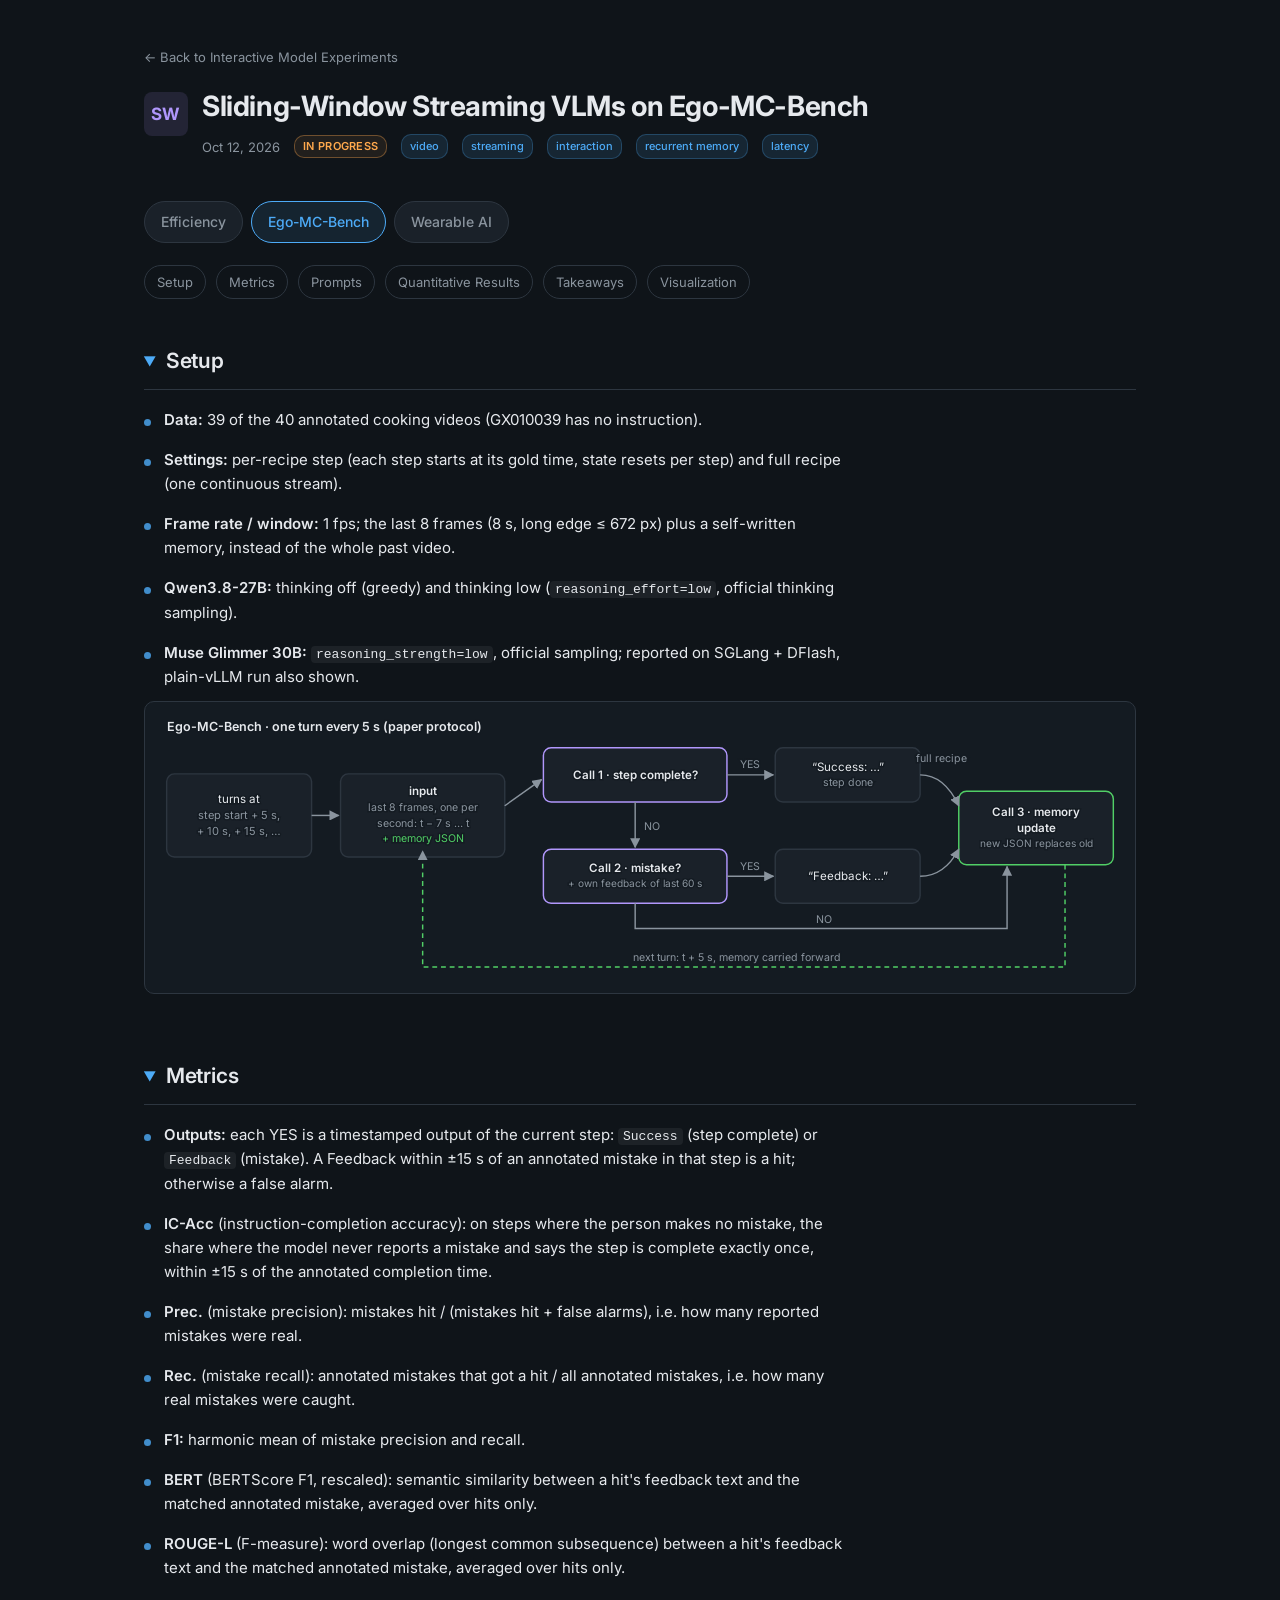
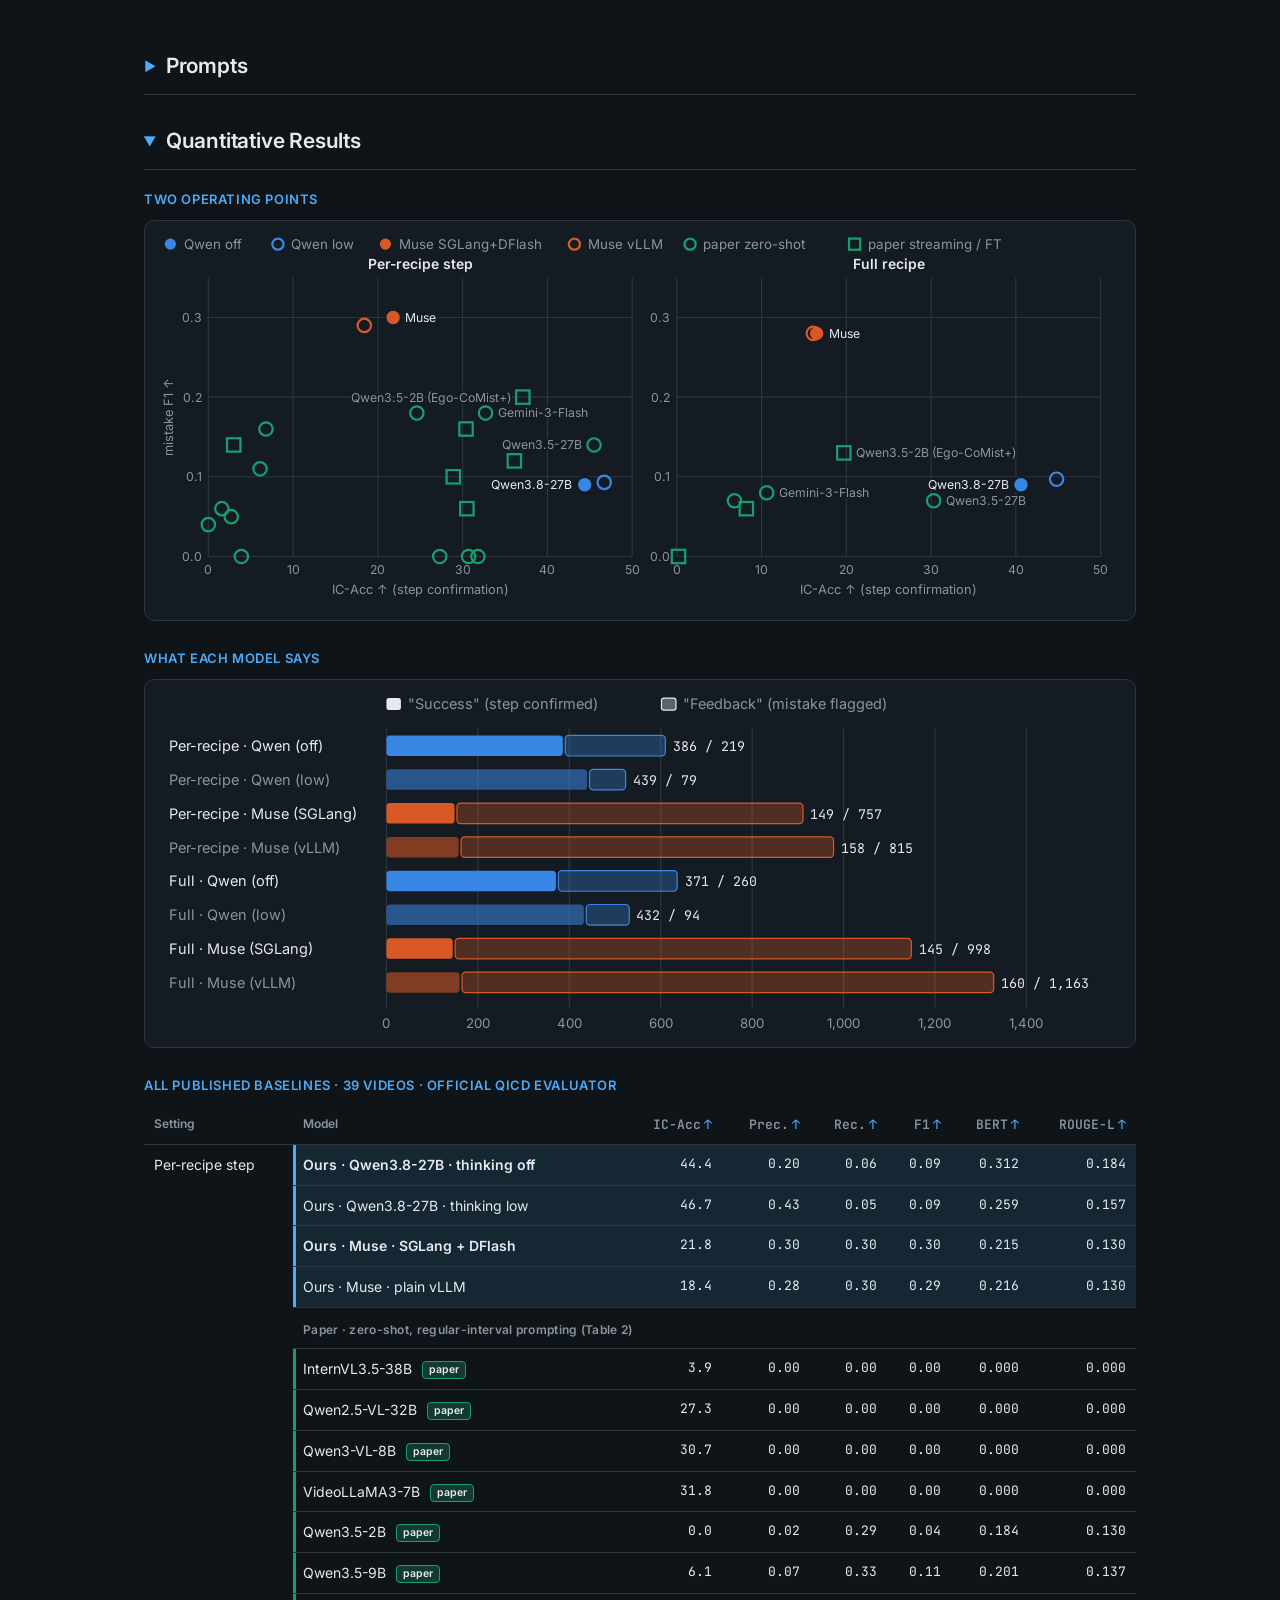
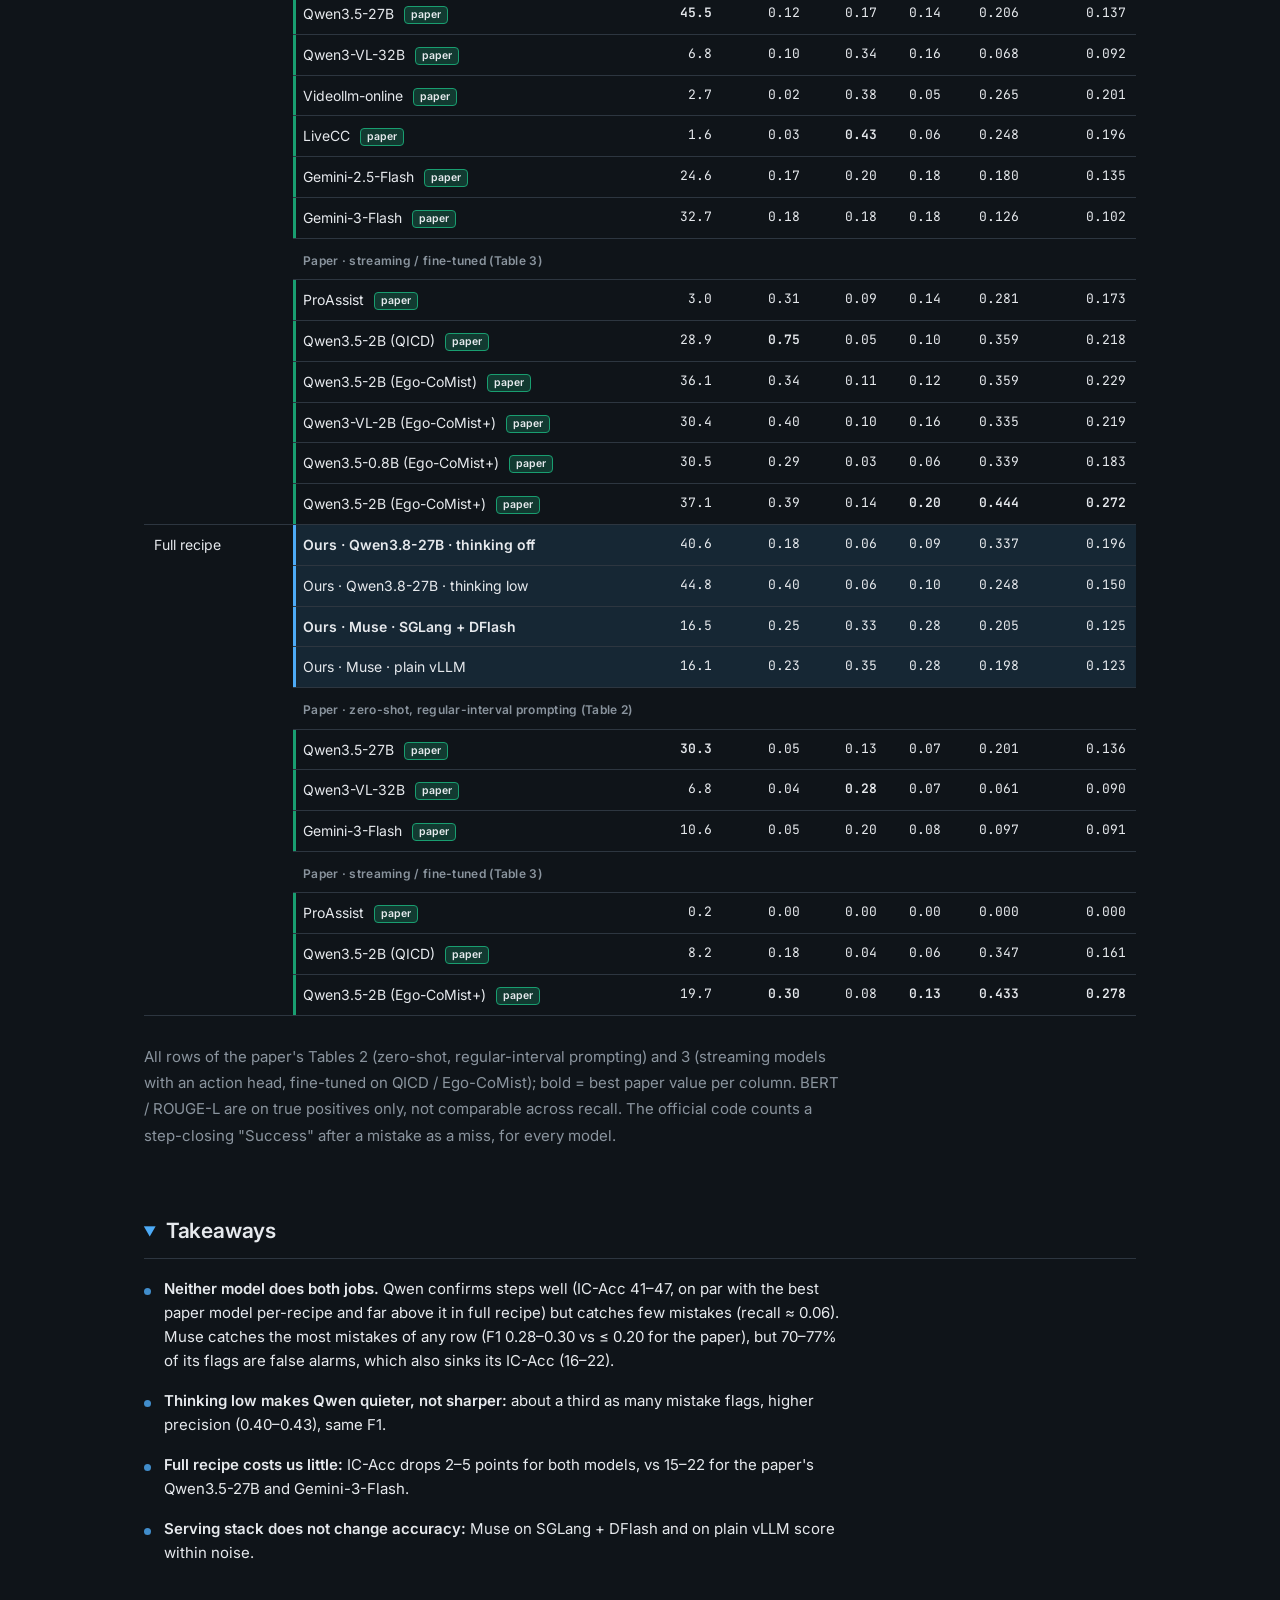
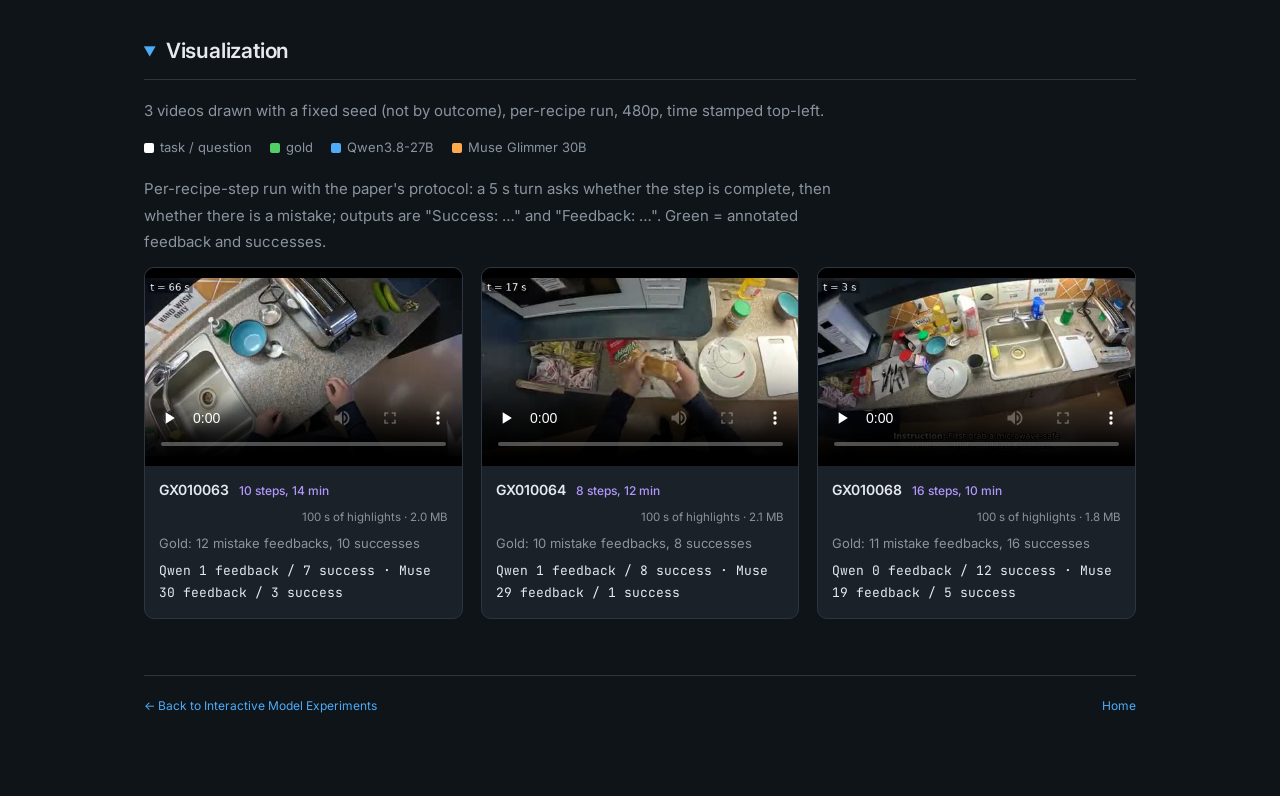
==== commit 5f9fc176: "Ego-MC: drop header summary Co-Authored-By: Claude Opus 5.5 <noreply@anthropic.com>" ====
--- a/ego_mc.html
+++ b/ego_mc.html
@@ -23,7 +23,7 @@
         </div>
       </div>
     </div>
-    <p class="exp-summary">Qwen3.8-27B and Muse Glimmer 30B (8-frame window + self-written memory) on Ego-MC-Bench (39 cooking videos), with the paper's protocol and its official QICD evaluator.</p>
+    
   </header>
 
   <nav class="pagenav" aria-label="Pages"><a class="tab" href="index.html">Efficiency</a><a class="tab active" href="ego_mc.html" aria-current="page">Ego-MC-Bench</a><a class="tab" href="wearable_ai.html">Wearable AI</a></nav>
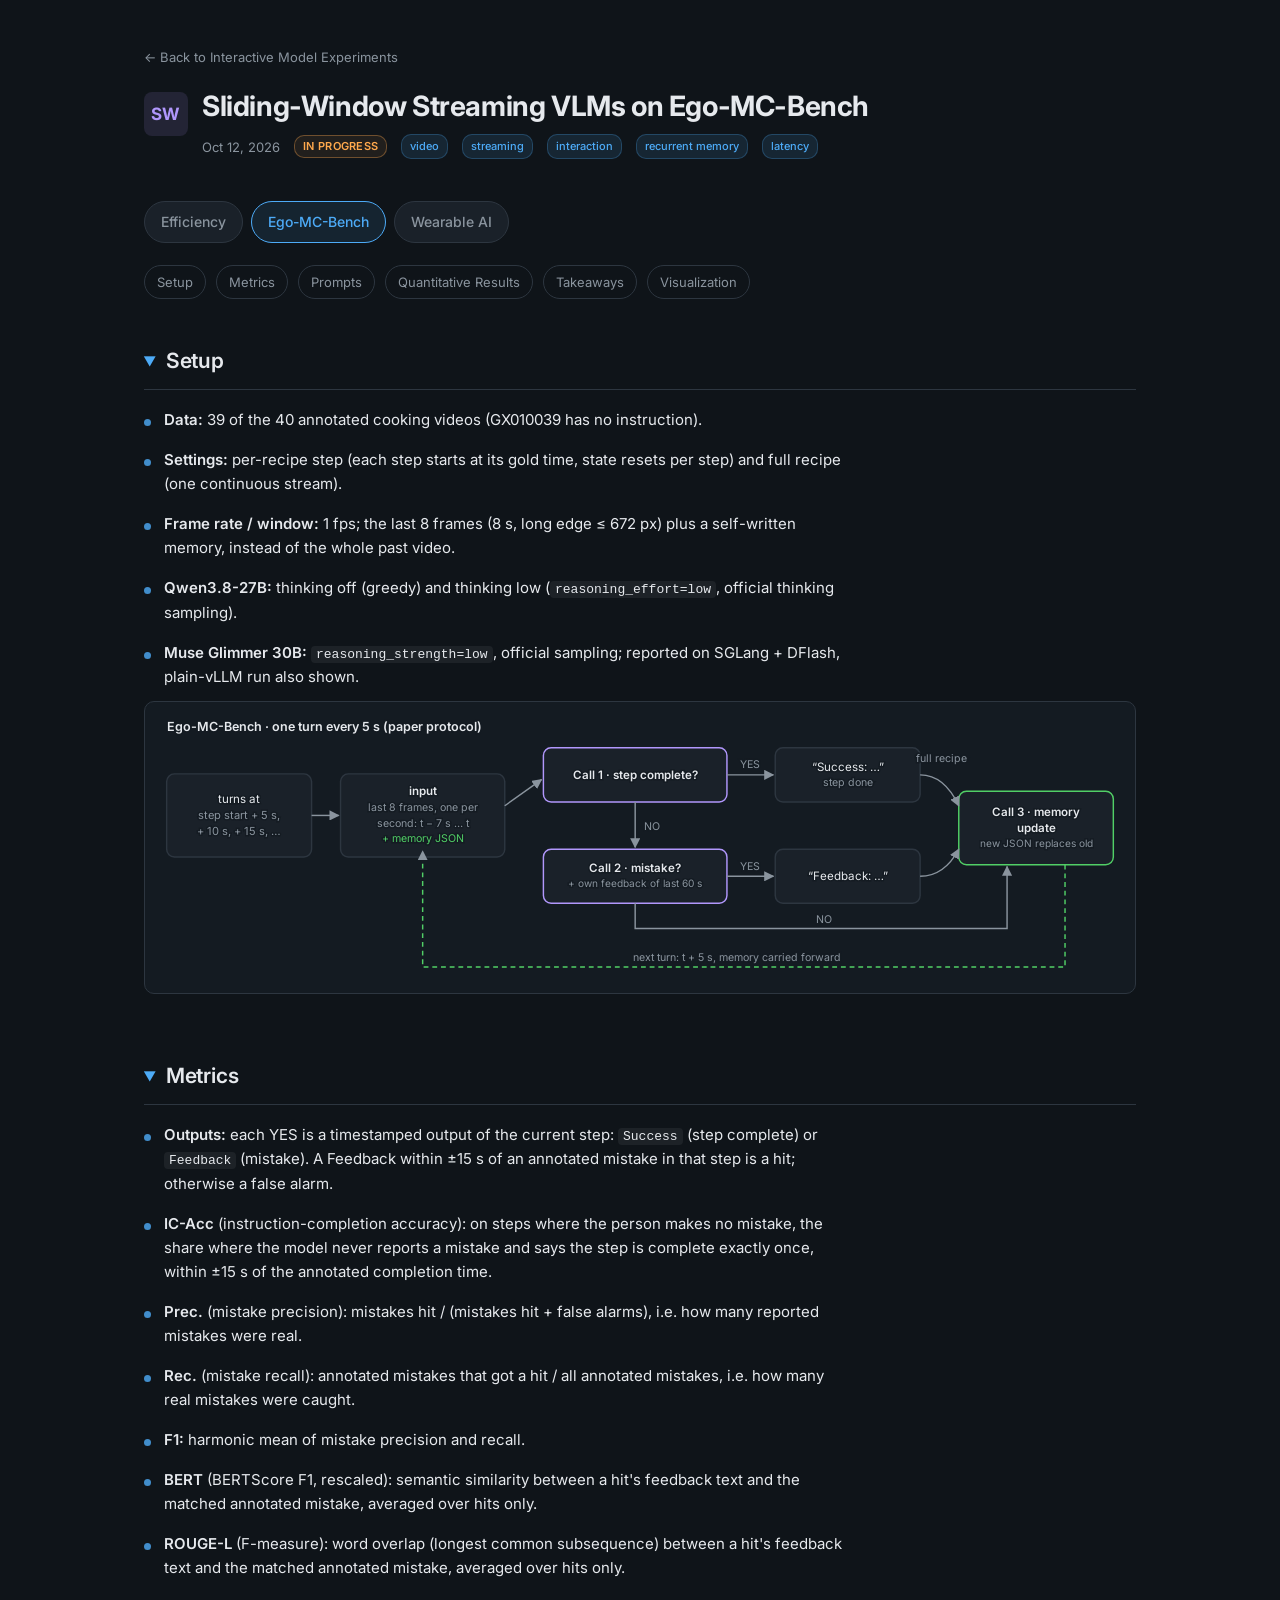
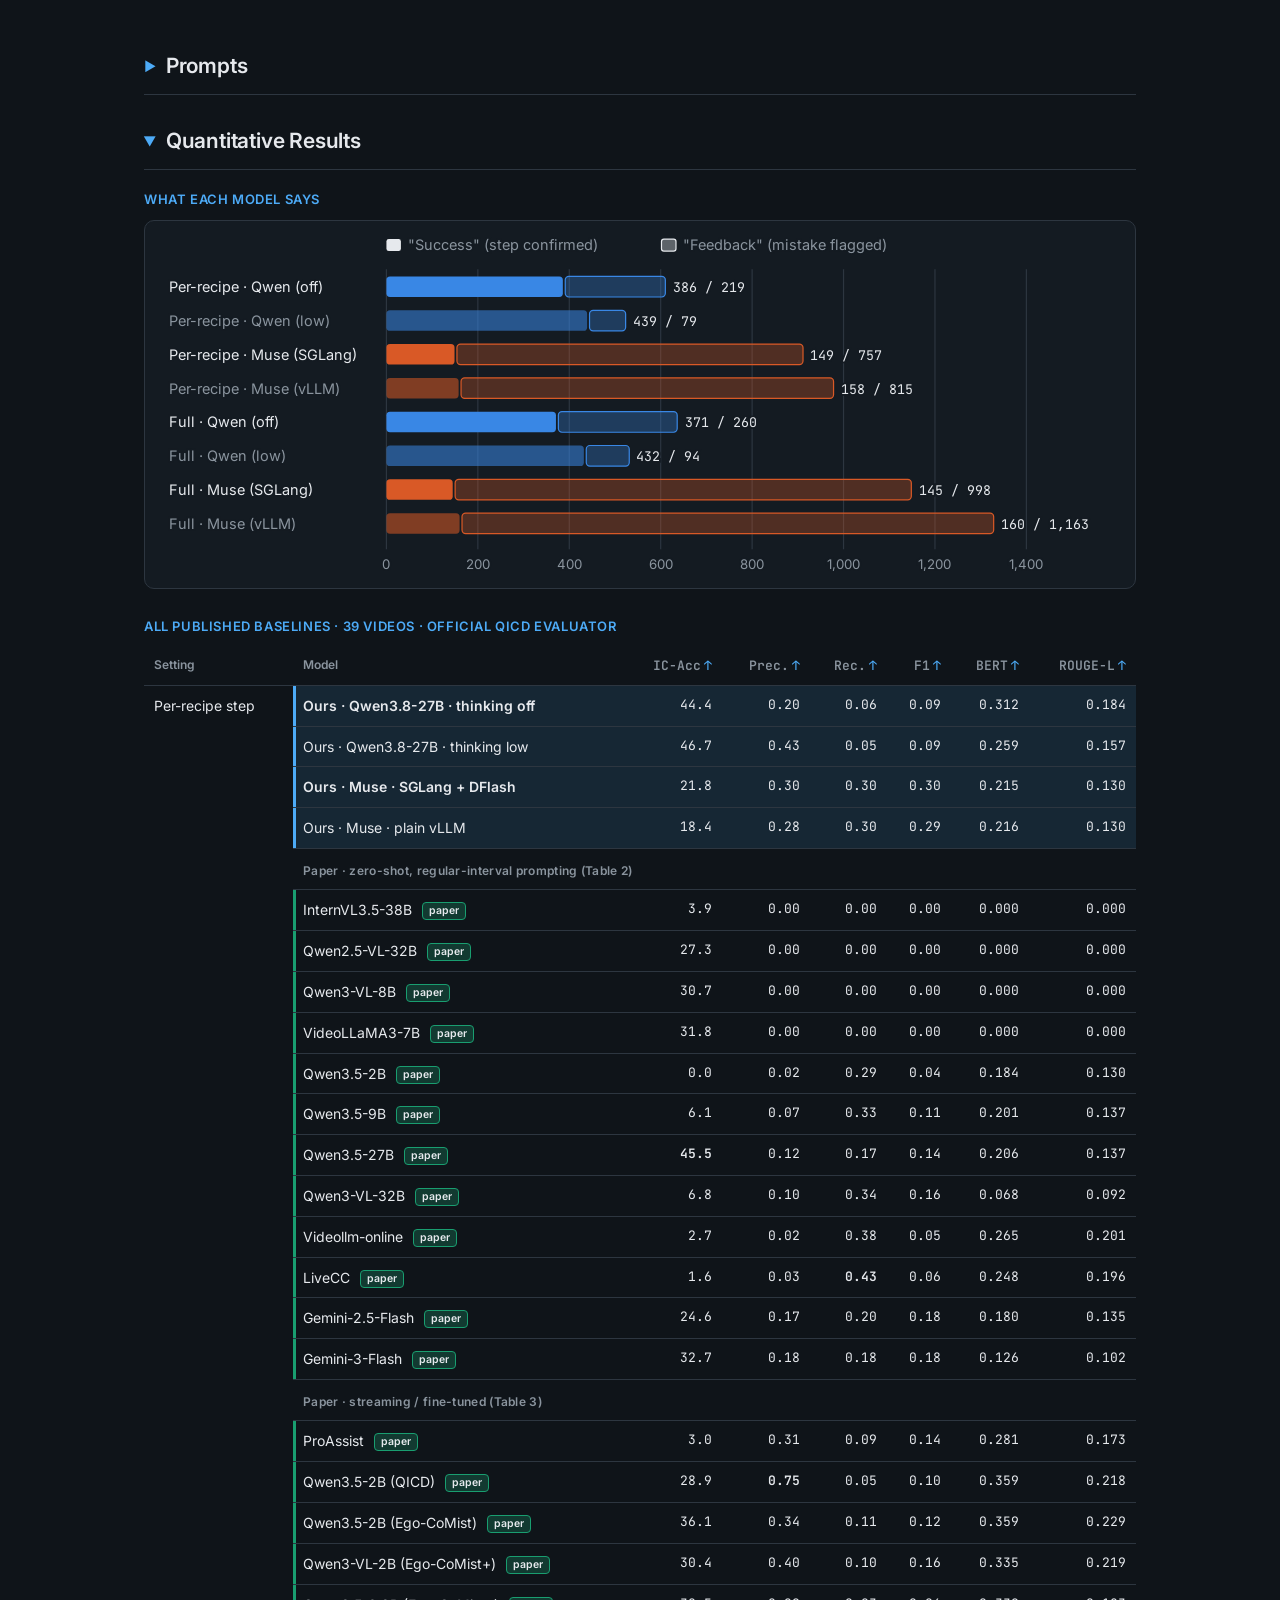
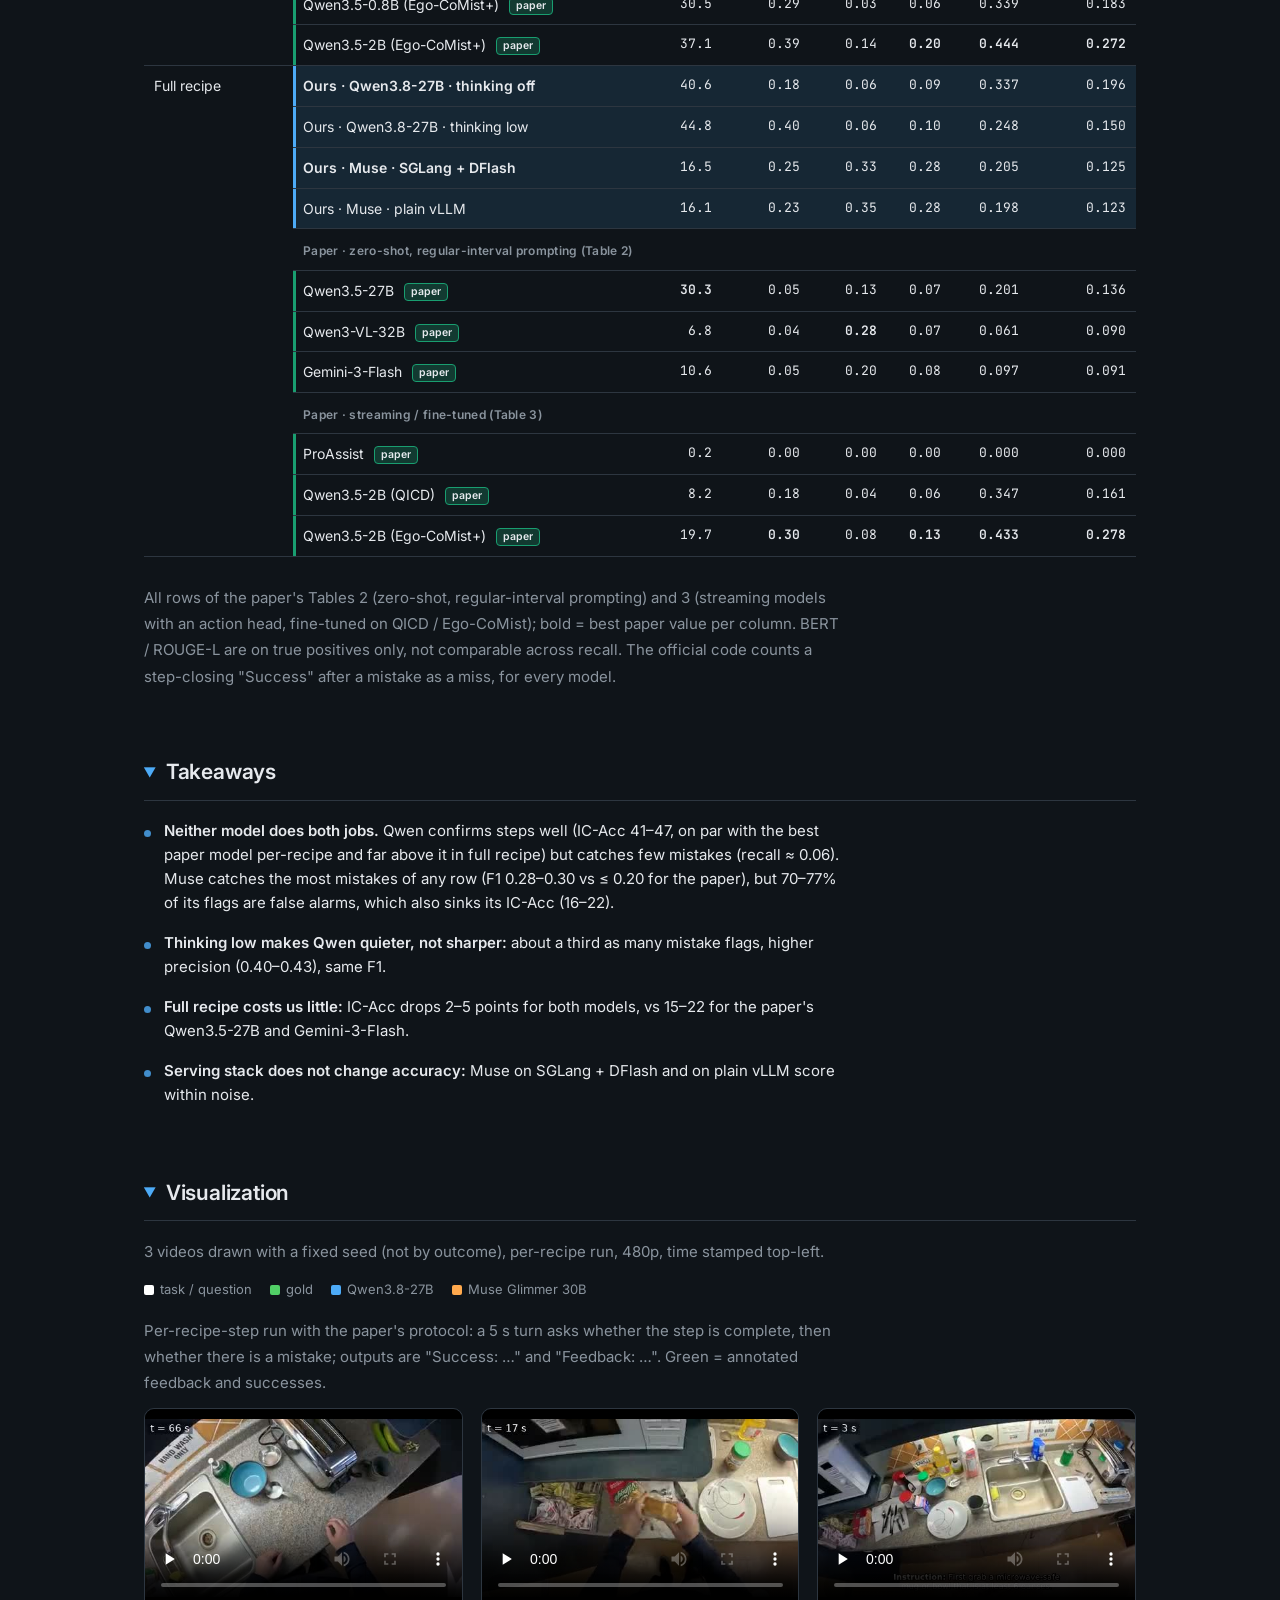
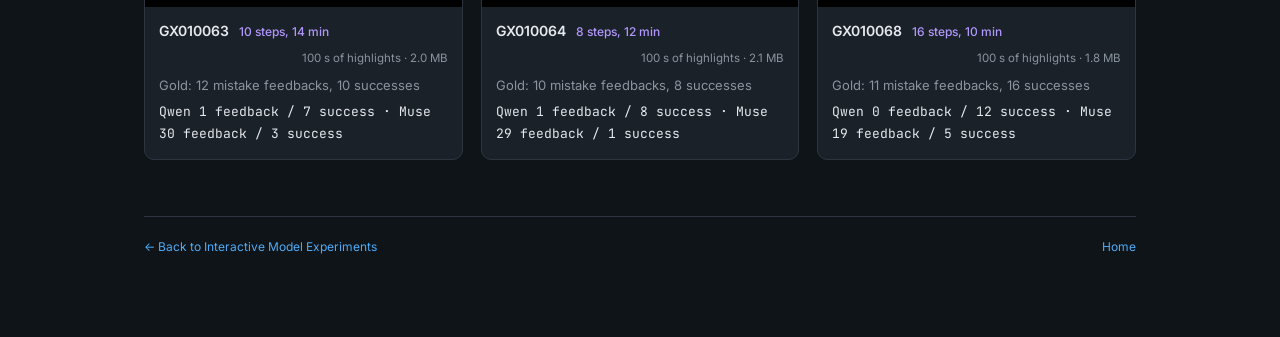
==== commit f69500d8: "Ego-MC: drop IC-Acc vs F1 scatter Co-Authored-By: Claude Opus 5.5 <noreply@anthropic.com>" ====
--- a/ego_mc.html
+++ b/ego_mc.html
@@ -91,8 +91,6 @@
   </section>
 
   <section class="exp-section"><h2 id="results">Quantitative Results</h2>
-    <h3>Two operating points</h3>
-    <figure class="figwrap"><svg class="chart" viewBox="0 0 866 336" role="img" aria-label="Ego-MC: IC-Acc versus mistake F1 for our models (Muse on both serving stacks) and the paper&#x27;s models"><circle cx="12" cy="10" r="5" fill="#3987e5"/><text x="24.0" y="14.0" font-size="12" fill="#8a949e" text-anchor="start" stroke="#141b22" stroke-width="3" paint-order="stroke" font-family="Inter, -apple-system, sans-serif">Qwen off</text><circle cx="108.4" cy="10" r="5" fill="none" stroke="#3987e5" stroke-width="2"/><text x="120.4" y="14.0" font-size="12" fill="#8a949e" text-anchor="start" stroke="#141b22" stroke-width="3" paint-order="stroke" font-family="Inter, -apple-system, sans-serif">Qwen low</text><circle cx="204.8" cy="10" r="5" fill="#d95926"/><text x="216.8" y="14.0" font-size="12" fill="#8a949e" text-anchor="start" stroke="#141b22" stroke-width="3" paint-order="stroke" font-family="Inter, -apple-system, sans-serif">Muse SGLang+DFlash</text><circle cx="374.20000000000005" cy="10" r="5" fill="none" stroke="#d95926" stroke-width="2"/><text x="386.2" y="14.0" font-size="12" fill="#8a949e" text-anchor="start" stroke="#141b22" stroke-width="3" paint-order="stroke" font-family="Inter, -apple-system, sans-serif">Muse vLLM</text><circle cx="477.90000000000003" cy="10" r="5" fill="none" stroke="#199e70" stroke-width="2"/><text x="489.9" y="14.0" font-size="12" fill="#8a949e" text-anchor="start" stroke="#141b22" stroke-width="3" paint-order="stroke" font-family="Inter, -apple-system, sans-serif">paper zero-shot</text><rect x="620.4000000000001" y="5" width="10" height="10" fill="none" stroke="#199e70" stroke-width="2"/><text x="637.4" y="14.0" font-size="12" fill="#8a949e" text-anchor="start" stroke="#141b22" stroke-width="3" paint-order="stroke" font-family="Inter, -apple-system, sans-serif">paper streaming / FT</text><text x="236.0" y="32.0" font-size="12.5" fill="#e6e9ed" text-anchor="middle" stroke="#141b22" stroke-width="3" paint-order="stroke" font-family="Inter, -apple-system, sans-serif" font-weight="600">Per-recipe step</text><line x1="46.0" y1="40" x2="46.0" y2="290" stroke="#2d3640"/><text x="46.0" y="306.0" font-size="11" fill="#8a949e" text-anchor="middle" stroke="#141b22" stroke-width="3" paint-order="stroke" font-family="Inter, -apple-system, sans-serif">0</text><line x1="122.0" y1="40" x2="122.0" y2="290" stroke="#2d3640"/><text x="122.0" y="306.0" font-size="11" fill="#8a949e" text-anchor="middle" stroke="#141b22" stroke-width="3" paint-order="stroke" font-family="Inter, -apple-system, sans-serif">10</text><line x1="198.0" y1="40" x2="198.0" y2="290" stroke="#2d3640"/><text x="198.0" y="306.0" font-size="11" fill="#8a949e" text-anchor="middle" stroke="#141b22" stroke-width="3" paint-order="stroke" font-family="Inter, -apple-system, sans-serif">20</text><line x1="274.0" y1="40" x2="274.0" y2="290" stroke="#2d3640"/><text x="274.0" y="306.0" font-size="11" fill="#8a949e" text-anchor="middle" stroke="#141b22" stroke-width="3" paint-order="stroke" font-family="Inter, -apple-system, sans-serif">30</text><line x1="350.0" y1="40" x2="350.0" y2="290" stroke="#2d3640"/><text x="350.0" y="306.0" font-size="11" fill="#8a949e" text-anchor="middle" stroke="#141b22" stroke-width="3" paint-order="stroke" font-family="Inter, -apple-system, sans-serif">40</text><line x1="426.0" y1="40" x2="426.0" y2="290" stroke="#2d3640"/><text x="426.0" y="306.0" font-size="11" fill="#8a949e" text-anchor="middle" stroke="#141b22" stroke-width="3" paint-order="stroke" font-family="Inter, -apple-system, sans-serif">50</text><line x1="46" y1="290.0" x2="426" y2="290.0" stroke="#2d3640"/><text x="40.0" y="294.0" font-size="11" fill="#8a949e" text-anchor="end" stroke="#141b22" stroke-width="3" paint-order="stroke" font-family="Inter, -apple-system, sans-serif">0.0</text><line x1="46" y1="218.57142857142856" x2="426" y2="218.57142857142856" stroke="#2d3640"/><text x="40.0" y="222.6" font-size="11" fill="#8a949e" text-anchor="end" stroke="#141b22" stroke-width="3" paint-order="stroke" font-family="Inter, -apple-system, sans-serif">0.1</text><line x1="46" y1="147.1428571428571" x2="426" y2="147.1428571428571" stroke="#2d3640"/><text x="40.0" y="151.1" font-size="11" fill="#8a949e" text-anchor="end" stroke="#141b22" stroke-width="3" paint-order="stroke" font-family="Inter, -apple-system, sans-serif">0.2</text><line x1="46" y1="75.7142857142857" x2="426" y2="75.7142857142857" stroke="#2d3640"/><text x="40.0" y="79.7" font-size="11" fill="#8a949e" text-anchor="end" stroke="#141b22" stroke-width="3" paint-order="stroke" font-family="Inter, -apple-system, sans-serif">0.3</text><text x="236.0" y="324.0" font-size="11.5" fill="#8a949e" text-anchor="middle" stroke="#141b22" stroke-width="3" paint-order="stroke" font-family="Inter, -apple-system, sans-serif">IC-Acc ↑ (step confirmation)</text><text transform="translate(14,165.0) rotate(-90)" font-size="11.5" fill="#8a949e" text-anchor="middle" font-family="Inter, -apple-system, sans-serif">mistake F1 ↑</text><circle cx="383.44" cy="225.71428571428572" r="7" fill="#3987e5" stroke="#141b22" stroke-width="2"><title>Per-recipe step · Ours · Qwen3.8-27B: IC-Acc 44.4, F1 0.09</title></circle><text x="372.4" y="229.7" font-size="11" fill="#e6e9ed" text-anchor="end" stroke="#141b22" stroke-width="3" paint-order="stroke" font-family="Inter, -apple-system, sans-serif">Qwen3.8-27B</text><circle cx="400.92" cy="223.57142857142856" r="6" fill="#141b22" fill-opacity="0" stroke="#3987e5" stroke-width="2"><title>Per-recipe step · Qwen · thinking low: IC-Acc 46.7, F1 0.09</title></circle><circle cx="211.68" cy="75.7142857142857" r="7" fill="#d95926" stroke="#141b22" stroke-width="2"><title>Per-recipe step · Ours · Muse: IC-Acc 21.8, F1 0.30</title></circle><text x="222.7" y="79.7" font-size="11" fill="#e6e9ed" text-anchor="start" stroke="#141b22" stroke-width="3" paint-order="stroke" font-family="Inter, -apple-system, sans-serif">Muse</text><circle cx="185.84" cy="82.85714285714286" r="6" fill="#141b22" fill-opacity="0" stroke="#d95926" stroke-width="2"><title>Per-recipe step · Muse · plain vLLM: IC-Acc 18.4, F1 0.29</title></circle><circle cx="75.64" cy="290.0" r="6" fill="none" stroke="#199e70" stroke-width="2"><title>Per-recipe step · InternVL3.5-38B: IC-Acc 3.9, F1 0.00</title></circle><circle cx="253.48000000000002" cy="290.0" r="6" fill="none" stroke="#199e70" stroke-width="2"><title>Per-recipe step · Qwen2.5-VL-32B: IC-Acc 27.3, F1 0.00</title></circle><circle cx="279.32" cy="290.0" r="6" fill="none" stroke="#199e70" stroke-width="2"><title>Per-recipe step · Qwen3-VL-8B: IC-Acc 30.7, F1 0.00</title></circle><circle cx="287.68" cy="290.0" r="6" fill="none" stroke="#199e70" stroke-width="2"><title>Per-recipe step · VideoLLaMA3-7B: IC-Acc 31.8, F1 0.00</title></circle><circle cx="46.0" cy="261.42857142857144" r="6" fill="none" stroke="#199e70" stroke-width="2"><title>Per-recipe step · Qwen3.5-2B: IC-Acc 0.0, F1 0.04</title></circle><circle cx="92.36" cy="211.42857142857142" r="6" fill="none" stroke="#199e70" stroke-width="2"><title>Per-recipe step · Qwen3.5-9B: IC-Acc 6.1, F1 0.11</title></circle><circle cx="391.8" cy="190.0" r="6" fill="none" stroke="#199e70" stroke-width="2"><title>Per-recipe step · Qwen3.5-27B: IC-Acc 45.5, F1 0.14</title></circle><text x="380.8" y="194.0" font-size="11" fill="#8a949e" text-anchor="end" stroke="#141b22" stroke-width="3" paint-order="stroke" font-family="Inter, -apple-system, sans-serif">Qwen3.5-27B</text><circle cx="97.68" cy="175.71428571428572" r="6" fill="none" stroke="#199e70" stroke-width="2"><title>Per-recipe step · Qwen3-VL-32B: IC-Acc 6.8, F1 0.16</title></circle><circle cx="66.52000000000001" cy="254.28571428571428" r="6" fill="none" stroke="#199e70" stroke-width="2"><title>Per-recipe step · Videollm-online: IC-Acc 2.7, F1 0.05</title></circle><circle cx="58.16" cy="247.14285714285714" r="6" fill="none" stroke="#199e70" stroke-width="2"><title>Per-recipe step · LiveCC: IC-Acc 1.6, F1 0.06</title></circle><circle cx="232.96" cy="161.42857142857142" r="6" fill="none" stroke="#199e70" stroke-width="2"><title>Per-recipe step · Gemini-2.5-Flash: IC-Acc 24.6, F1 0.18</title></circle><circle cx="294.52" cy="161.42857142857142" r="6" fill="none" stroke="#199e70" stroke-width="2"><title>Per-recipe step · Gemini-3-Flash: IC-Acc 32.7, F1 0.18</title></circle><text x="305.5" y="165.4" font-size="11" fill="#8a949e" text-anchor="start" stroke="#141b22" stroke-width="3" paint-order="stroke" font-family="Inter, -apple-system, sans-serif">Gemini-3-Flash</text><rect x="62.8" y="184.0" width="12" height="12" fill="none" stroke="#199e70" stroke-width="2"><title>Per-recipe step · ProAssist: IC-Acc 3.0, F1 0.14</title></rect><rect x="259.64" y="212.57142857142856" width="12" height="12" fill="none" stroke="#199e70" stroke-width="2"><title>Per-recipe step · Qwen3.5-2B (QICD): IC-Acc 28.9, F1 0.10</title></rect><rect x="314.36" y="198.28571428571428" width="12" height="12" fill="none" stroke="#199e70" stroke-width="2"><title>Per-recipe step · Qwen3.5-2B (Ego-CoMist): IC-Acc 36.1, F1 0.12</title></rect><rect x="271.03999999999996" y="169.71428571428572" width="12" height="12" fill="none" stroke="#199e70" stroke-width="2"><title>Per-recipe step · Qwen3-VL-2B (Ego-CoMist+): IC-Acc 30.4, F1 0.16</title></rect><rect x="271.79999999999995" y="241.14285714285714" width="12" height="12" fill="none" stroke="#199e70" stroke-width="2"><title>Per-recipe step · Qwen3.5-0.8B (Ego-CoMist+): IC-Acc 30.5, F1 0.06</title></rect><rect x="321.96" y="141.1428571428571" width="12" height="12" fill="none" stroke="#199e70" stroke-width="2"><title>Per-recipe step · Qwen3.5-2B (Ego-CoMist+): IC-Acc 37.1, F1 0.20</title></rect><text x="317.0" y="151.1" font-size="11" fill="#8a949e" text-anchor="end" stroke="#141b22" stroke-width="3" paint-order="stroke" font-family="Inter, -apple-system, sans-serif">Qwen3.5-2B (Ego-CoMist+)</text><text x="656.0" y="32.0" font-size="12.5" fill="#e6e9ed" text-anchor="middle" stroke="#141b22" stroke-width="3" paint-order="stroke" font-family="Inter, -apple-system, sans-serif" font-weight="600">Full recipe</text><line x1="466.0" y1="40" x2="466.0" y2="290" stroke="#2d3640"/><text x="466.0" y="306.0" font-size="11" fill="#8a949e" text-anchor="middle" stroke="#141b22" stroke-width="3" paint-order="stroke" font-family="Inter, -apple-system, sans-serif">0</text><line x1="542.0" y1="40" x2="542.0" y2="290" stroke="#2d3640"/><text x="542.0" y="306.0" font-size="11" fill="#8a949e" text-anchor="middle" stroke="#141b22" stroke-width="3" paint-order="stroke" font-family="Inter, -apple-system, sans-serif">10</text><line x1="618.0" y1="40" x2="618.0" y2="290" stroke="#2d3640"/><text x="618.0" y="306.0" font-size="11" fill="#8a949e" text-anchor="middle" stroke="#141b22" stroke-width="3" paint-order="stroke" font-family="Inter, -apple-system, sans-serif">20</text><line x1="694.0" y1="40" x2="694.0" y2="290" stroke="#2d3640"/><text x="694.0" y="306.0" font-size="11" fill="#8a949e" text-anchor="middle" stroke="#141b22" stroke-width="3" paint-order="stroke" font-family="Inter, -apple-system, sans-serif">30</text><line x1="770.0" y1="40" x2="770.0" y2="290" stroke="#2d3640"/><text x="770.0" y="306.0" font-size="11" fill="#8a949e" text-anchor="middle" stroke="#141b22" stroke-width="3" paint-order="stroke" font-family="Inter, -apple-system, sans-serif">40</text><line x1="846.0" y1="40" x2="846.0" y2="290" stroke="#2d3640"/><text x="846.0" y="306.0" font-size="11" fill="#8a949e" text-anchor="middle" stroke="#141b22" stroke-width="3" paint-order="stroke" font-family="Inter, -apple-system, sans-serif">50</text><line x1="466" y1="290.0" x2="846" y2="290.0" stroke="#2d3640"/><text x="460.0" y="294.0" font-size="11" fill="#8a949e" text-anchor="end" stroke="#141b22" stroke-width="3" paint-order="stroke" font-family="Inter, -apple-system, sans-serif">0.0</text><line x1="466" y1="218.57142857142856" x2="846" y2="218.57142857142856" stroke="#2d3640"/><text x="460.0" y="222.6" font-size="11" fill="#8a949e" text-anchor="end" stroke="#141b22" stroke-width="3" paint-order="stroke" font-family="Inter, -apple-system, sans-serif">0.1</text><line x1="466" y1="147.1428571428571" x2="846" y2="147.1428571428571" stroke="#2d3640"/><text x="460.0" y="151.1" font-size="11" fill="#8a949e" text-anchor="end" stroke="#141b22" stroke-width="3" paint-order="stroke" font-family="Inter, -apple-system, sans-serif">0.2</text><line x1="466" y1="75.7142857142857" x2="846" y2="75.7142857142857" stroke="#2d3640"/><text x="460.0" y="79.7" font-size="11" fill="#8a949e" text-anchor="end" stroke="#141b22" stroke-width="3" paint-order="stroke" font-family="Inter, -apple-system, sans-serif">0.3</text><text x="656.0" y="324.0" font-size="11.5" fill="#8a949e" text-anchor="middle" stroke="#141b22" stroke-width="3" paint-order="stroke" font-family="Inter, -apple-system, sans-serif">IC-Acc ↑ (step confirmation)</text><circle cx="774.56" cy="225.71428571428572" r="7" fill="#3987e5" stroke="#141b22" stroke-width="2"><title>Full recipe · Ours · Qwen3.8-27B: IC-Acc 40.6, F1 0.09</title></circle><text x="763.6" y="229.7" font-size="11" fill="#e6e9ed" text-anchor="end" stroke="#141b22" stroke-width="3" paint-order="stroke" font-family="Inter, -apple-system, sans-serif">Qwen3.8-27B</text><circle cx="806.48" cy="220.71428571428572" r="6" fill="#141b22" fill-opacity="0" stroke="#3987e5" stroke-width="2"><title>Full recipe · Qwen · thinking low: IC-Acc 44.8, F1 0.10</title></circle><circle cx="591.4" cy="89.99999999999997" r="7" fill="#d95926" stroke="#141b22" stroke-width="2"><title>Full recipe · Ours · Muse: IC-Acc 16.5, F1 0.28</title></circle><text x="602.4" y="94.0" font-size="11" fill="#e6e9ed" text-anchor="start" stroke="#141b22" stroke-width="3" paint-order="stroke" font-family="Inter, -apple-system, sans-serif">Muse</text><circle cx="588.36" cy="89.99999999999997" r="6" fill="#141b22" fill-opacity="0" stroke="#d95926" stroke-width="2"><title>Full recipe · Muse · plain vLLM: IC-Acc 16.1, F1 0.28</title></circle><circle cx="696.28" cy="240.0" r="6" fill="none" stroke="#199e70" stroke-width="2"><title>Full recipe · Qwen3.5-27B: IC-Acc 30.3, F1 0.07</title></circle><text x="707.3" y="244.0" font-size="11" fill="#8a949e" text-anchor="start" stroke="#141b22" stroke-width="3" paint-order="stroke" font-family="Inter, -apple-system, sans-serif">Qwen3.5-27B</text><circle cx="517.6800000000001" cy="240.0" r="6" fill="none" stroke="#199e70" stroke-width="2"><title>Full recipe · Qwen3-VL-32B: IC-Acc 6.8, F1 0.07</title></circle><circle cx="546.56" cy="232.85714285714286" r="6" fill="none" stroke="#199e70" stroke-width="2"><title>Full recipe · Gemini-3-Flash: IC-Acc 10.6, F1 0.08</title></circle><text x="557.6" y="236.9" font-size="11" fill="#8a949e" text-anchor="start" stroke="#141b22" stroke-width="3" paint-order="stroke" font-family="Inter, -apple-system, sans-serif">Gemini-3-Flash</text><rect x="461.52" y="284.0" width="12" height="12" fill="none" stroke="#199e70" stroke-width="2"><title>Full recipe · ProAssist: IC-Acc 0.2, F1 0.00</title></rect><rect x="522.3199999999999" y="241.14285714285714" width="12" height="12" fill="none" stroke="#199e70" stroke-width="2"><title>Full recipe · Qwen3.5-2B (QICD): IC-Acc 8.2, F1 0.06</title></rect><rect x="609.72" y="191.14285714285714" width="12" height="12" fill="none" stroke="#199e70" stroke-width="2"><title>Full recipe · Qwen3.5-2B (Ego-CoMist+): IC-Acc 19.7, F1 0.13</title></rect><text x="626.7" y="201.1" font-size="11" fill="#8a949e" text-anchor="start" stroke="#141b22" stroke-width="3" paint-order="stroke" font-family="Inter, -apple-system, sans-serif">Qwen3.5-2B (Ego-CoMist+)</text></svg></figure>
     <h3>What each model says</h3>
     <figure class="figwrap"><svg class="chart" viewBox="0 0 800 284" role="img" aria-label="Ego-MC messages emitted: Success versus Feedback per model, serving stack and setting"><rect x="190" y="5" width="12" height="10" rx="2" fill="#e6e9ed"/><text x="208.0" y="14.0" font-size="12" fill="#8a949e" text-anchor="start" stroke="#141b22" stroke-width="3" paint-order="stroke" font-family="Inter, -apple-system, sans-serif">&quot;Success&quot; (step confirmed)</text><rect x="417.79999999999995" y="5" width="12" height="10" rx="2" fill="#e6e9ed" fill-opacity=".35" stroke="#e6e9ed"/><text x="435.8" y="14.0" font-size="12" fill="#8a949e" text-anchor="start" stroke="#141b22" stroke-width="3" paint-order="stroke" font-family="Inter, -apple-system, sans-serif">&quot;Feedback&quot; (mistake flagged)</text><line x1="190.0" y1="30" x2="190.0" y2="262" stroke="#2d3640"/><text x="190.0" y="278.0" font-size="11" fill="#8a949e" text-anchor="middle" stroke="#141b22" stroke-width="3" paint-order="stroke" font-family="Inter, -apple-system, sans-serif">0</text><line x1="265.7142857142857" y1="30" x2="265.7142857142857" y2="262" stroke="#2d3640"/><text x="265.7" y="278.0" font-size="11" fill="#8a949e" text-anchor="middle" stroke="#141b22" stroke-width="3" paint-order="stroke" font-family="Inter, -apple-system, sans-serif">200</text><line x1="341.42857142857144" y1="30" x2="341.42857142857144" y2="262" stroke="#2d3640"/><text x="341.4" y="278.0" font-size="11" fill="#8a949e" text-anchor="middle" stroke="#141b22" stroke-width="3" paint-order="stroke" font-family="Inter, -apple-system, sans-serif">400</text><line x1="417.1428571428571" y1="30" x2="417.1428571428571" y2="262" stroke="#2d3640"/><text x="417.1" y="278.0" font-size="11" fill="#8a949e" text-anchor="middle" stroke="#141b22" stroke-width="3" paint-order="stroke" font-family="Inter, -apple-system, sans-serif">600</text><line x1="492.85714285714283" y1="30" x2="492.85714285714283" y2="262" stroke="#2d3640"/><text x="492.9" y="278.0" font-size="11" fill="#8a949e" text-anchor="middle" stroke="#141b22" stroke-width="3" paint-order="stroke" font-family="Inter, -apple-system, sans-serif">800</text><line x1="568.5714285714286" y1="30" x2="568.5714285714286" y2="262" stroke="#2d3640"/><text x="568.6" y="278.0" font-size="11" fill="#8a949e" text-anchor="middle" stroke="#141b22" stroke-width="3" paint-order="stroke" font-family="Inter, -apple-system, sans-serif">1,000</text><line x1="644.2857142857142" y1="30" x2="644.2857142857142" y2="262" stroke="#2d3640"/><text x="644.3" y="278.0" font-size="11" fill="#8a949e" text-anchor="middle" stroke="#141b22" stroke-width="3" paint-order="stroke" font-family="Inter, -apple-system, sans-serif">1,200</text><line x1="720.0" y1="30" x2="720.0" y2="262" stroke="#2d3640"/><text x="720.0" y="278.0" font-size="11" fill="#8a949e" text-anchor="middle" stroke="#141b22" stroke-width="3" paint-order="stroke" font-family="Inter, -apple-system, sans-serif">1,400</text><text x="10.0" y="49.0" font-size="12" fill="#e6e9ed" text-anchor="start" stroke="#141b22" stroke-width="3" paint-order="stroke" font-family="Inter, -apple-system, sans-serif">Per-recipe · Qwen (off)</text><rect x="190" y="36" width="146.1" height="17" rx="3" fill="#3987e5" fill-opacity="1"><title>Per-recipe · Qwen (off): 386 Success</title></rect><rect x="338.1" y="36" width="82.9" height="17" rx="3" fill="#3987e5" fill-opacity=".3" stroke="#3987e5"><title>Per-recipe · Qwen (off): 219 Feedback</title></rect><text x="427.0" y="49.0" font-size="11" fill="#e6e9ed" text-anchor="start" stroke="#141b22" stroke-width="3" paint-order="stroke" font-family="JetBrains Mono, ui-monospace, monospace">386 / 219</text><text x="10.0" y="77.0" font-size="12" fill="#8a949e" text-anchor="start" stroke="#141b22" stroke-width="3" paint-order="stroke" font-family="Inter, -apple-system, sans-serif">Per-recipe · Qwen (low)</text><rect x="190" y="64" width="166.2" height="17" rx="3" fill="#3987e5" fill-opacity="0.55"><title>Per-recipe · Qwen (low): 439 Success</title></rect><rect x="358.2" y="64" width="29.9" height="17" rx="3" fill="#3987e5" fill-opacity=".3" stroke="#3987e5"><title>Per-recipe · Qwen (low): 79 Feedback</title></rect><text x="394.1" y="77.0" font-size="11" fill="#e6e9ed" text-anchor="start" stroke="#141b22" stroke-width="3" paint-order="stroke" font-family="JetBrains Mono, ui-monospace, monospace">439 / 79</text><text x="10.0" y="105.0" font-size="12" fill="#e6e9ed" text-anchor="start" stroke="#141b22" stroke-width="3" paint-order="stroke" font-family="Inter, -apple-system, sans-serif">Per-recipe · Muse (SGLang)</text><rect x="190" y="92" width="56.4" height="17" rx="3" fill="#d95926" fill-opacity="1"><title>Per-recipe · Muse (SGLang): 149 Success</title></rect><rect x="248.4" y="92" width="286.6" height="17" rx="3" fill="#d95926" fill-opacity=".3" stroke="#d95926"><title>Per-recipe · Muse (SGLang): 757 Feedback</title></rect><text x="541.0" y="105.0" font-size="11" fill="#e6e9ed" text-anchor="start" stroke="#141b22" stroke-width="3" paint-order="stroke" font-family="JetBrains Mono, ui-monospace, monospace">149 / 757</text><text x="10.0" y="133.0" font-size="12" fill="#8a949e" text-anchor="start" stroke="#141b22" stroke-width="3" paint-order="stroke" font-family="Inter, -apple-system, sans-serif">Per-recipe · Muse (vLLM)</text><rect x="190" y="120" width="59.8" height="17" rx="3" fill="#d95926" fill-opacity="0.55"><title>Per-recipe · Muse (vLLM): 158 Success</title></rect><rect x="251.8" y="120" width="308.5" height="17" rx="3" fill="#d95926" fill-opacity=".3" stroke="#d95926"><title>Per-recipe · Muse (vLLM): 815 Feedback</title></rect><text x="566.3" y="133.0" font-size="11" fill="#e6e9ed" text-anchor="start" stroke="#141b22" stroke-width="3" paint-order="stroke" font-family="JetBrains Mono, ui-monospace, monospace">158 / 815</text><text x="10.0" y="161.0" font-size="12" fill="#e6e9ed" text-anchor="start" stroke="#141b22" stroke-width="3" paint-order="stroke" font-family="Inter, -apple-system, sans-serif">Full · Qwen (off)</text><rect x="190" y="148" width="140.4" height="17" rx="3" fill="#3987e5" fill-opacity="1"><title>Full · Qwen (off): 371 Success</title></rect><rect x="332.4" y="148" width="98.4" height="17" rx="3" fill="#3987e5" fill-opacity=".3" stroke="#3987e5"><title>Full · Qwen (off): 260 Feedback</title></rect><text x="436.9" y="161.0" font-size="11" fill="#e6e9ed" text-anchor="start" stroke="#141b22" stroke-width="3" paint-order="stroke" font-family="JetBrains Mono, ui-monospace, monospace">371 / 260</text><text x="10.0" y="189.0" font-size="12" fill="#8a949e" text-anchor="start" stroke="#141b22" stroke-width="3" paint-order="stroke" font-family="Inter, -apple-system, sans-serif">Full · Qwen (low)</text><rect x="190" y="176" width="163.5" height="17" rx="3" fill="#3987e5" fill-opacity="0.55"><title>Full · Qwen (low): 432 Success</title></rect><rect x="355.5" y="176" width="35.6" height="17" rx="3" fill="#3987e5" fill-opacity=".3" stroke="#3987e5"><title>Full · Qwen (low): 94 Feedback</title></rect><text x="397.1" y="189.0" font-size="11" fill="#e6e9ed" text-anchor="start" stroke="#141b22" stroke-width="3" paint-order="stroke" font-family="JetBrains Mono, ui-monospace, monospace">432 / 94</text><text x="10.0" y="217.0" font-size="12" fill="#e6e9ed" text-anchor="start" stroke="#141b22" stroke-width="3" paint-order="stroke" font-family="Inter, -apple-system, sans-serif">Full · Muse (SGLang)</text><rect x="190" y="204" width="54.9" height="17" rx="3" fill="#d95926" fill-opacity="1"><title>Full · Muse (SGLang): 145 Success</title></rect><rect x="246.9" y="204" width="377.8" height="17" rx="3" fill="#d95926" fill-opacity=".3" stroke="#d95926"><title>Full · Muse (SGLang): 998 Feedback</title></rect><text x="630.7" y="217.0" font-size="11" fill="#e6e9ed" text-anchor="start" stroke="#141b22" stroke-width="3" paint-order="stroke" font-family="JetBrains Mono, ui-monospace, monospace">145 / 998</text><text x="10.0" y="245.0" font-size="12" fill="#8a949e" text-anchor="start" stroke="#141b22" stroke-width="3" paint-order="stroke" font-family="Inter, -apple-system, sans-serif">Full · Muse (vLLM)</text><rect x="190" y="232" width="60.6" height="17" rx="3" fill="#d95926" fill-opacity="0.55"><title>Full · Muse (vLLM): 160 Success</title></rect><rect x="252.6" y="232" width="440.3" height="17" rx="3" fill="#d95926" fill-opacity=".3" stroke="#d95926"><title>Full · Muse (vLLM): 1163 Feedback</title></rect><text x="698.8" y="245.0" font-size="11" fill="#e6e9ed" text-anchor="start" stroke="#141b22" stroke-width="3" paint-order="stroke" font-family="JetBrains Mono, ui-monospace, monospace">160 / 1,163</text></svg></figure>
     <h3>All published baselines · 39 videos · official QICD evaluator</h3>
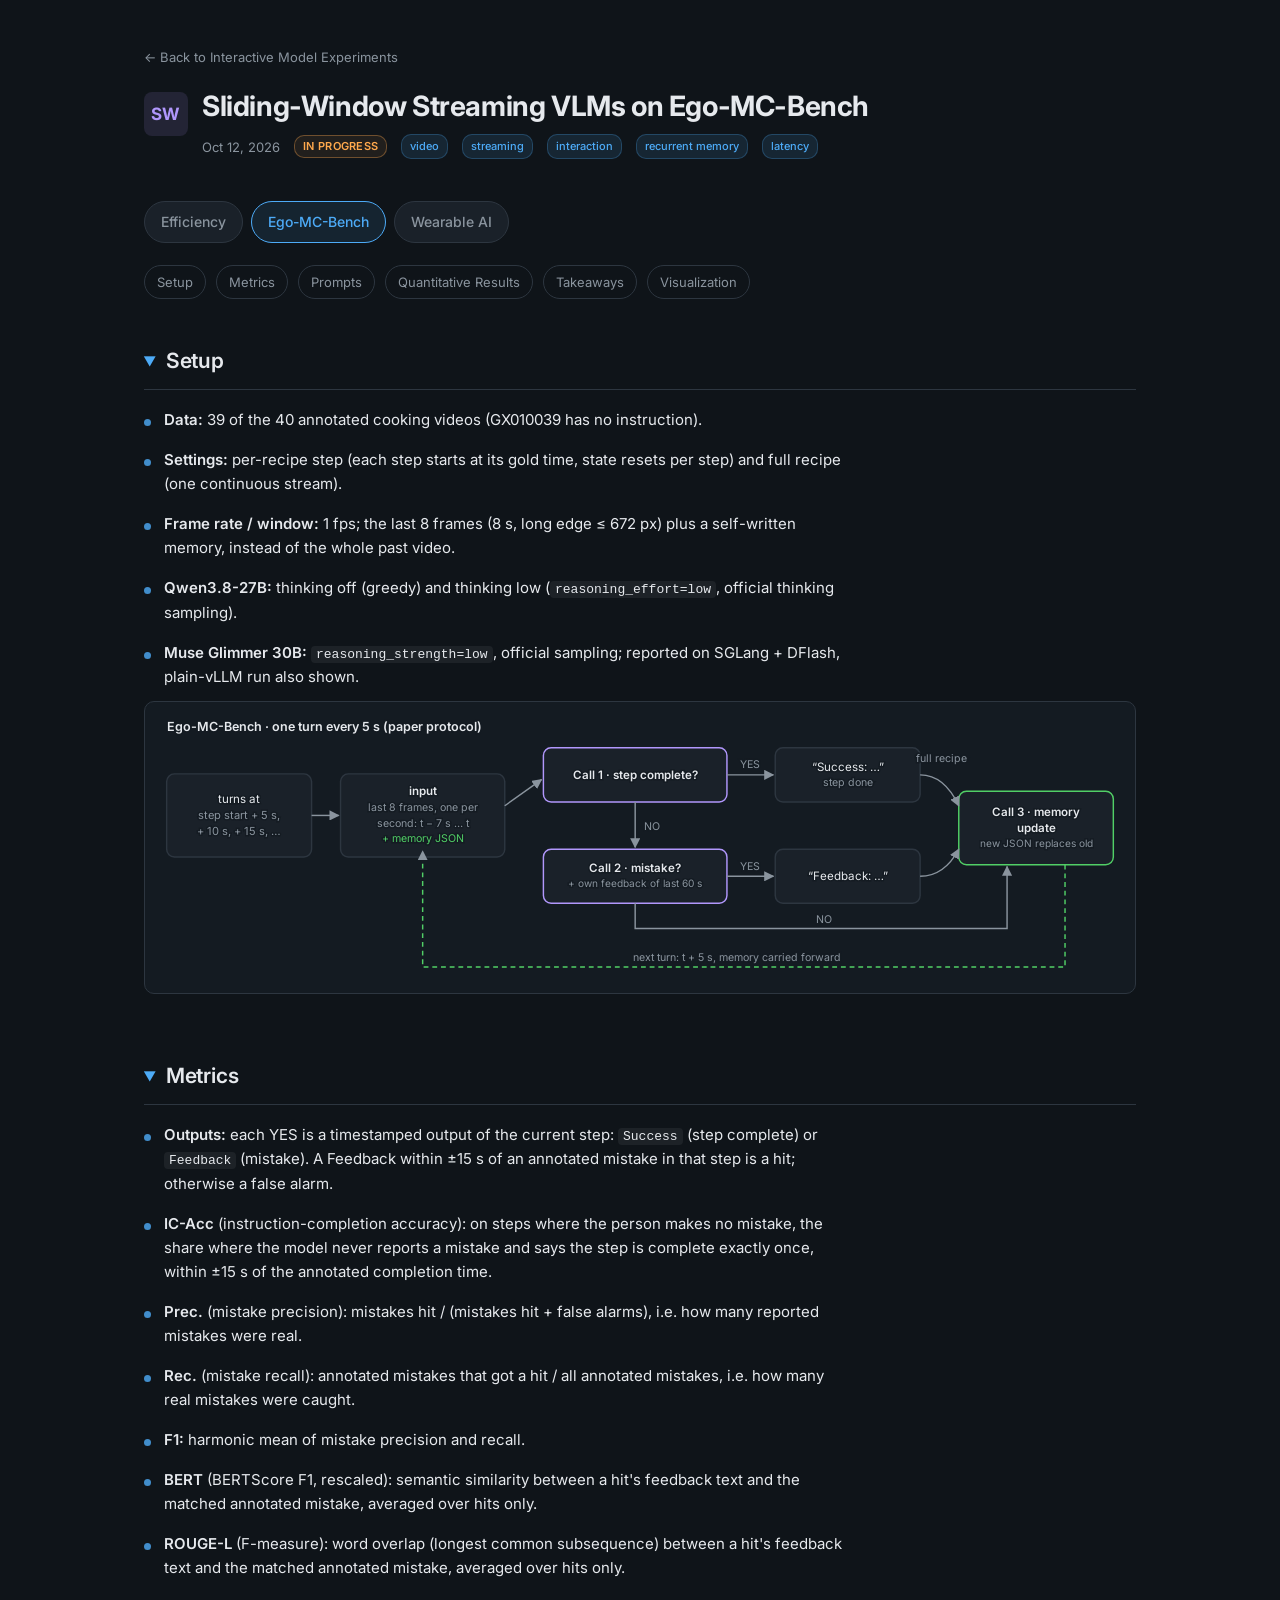
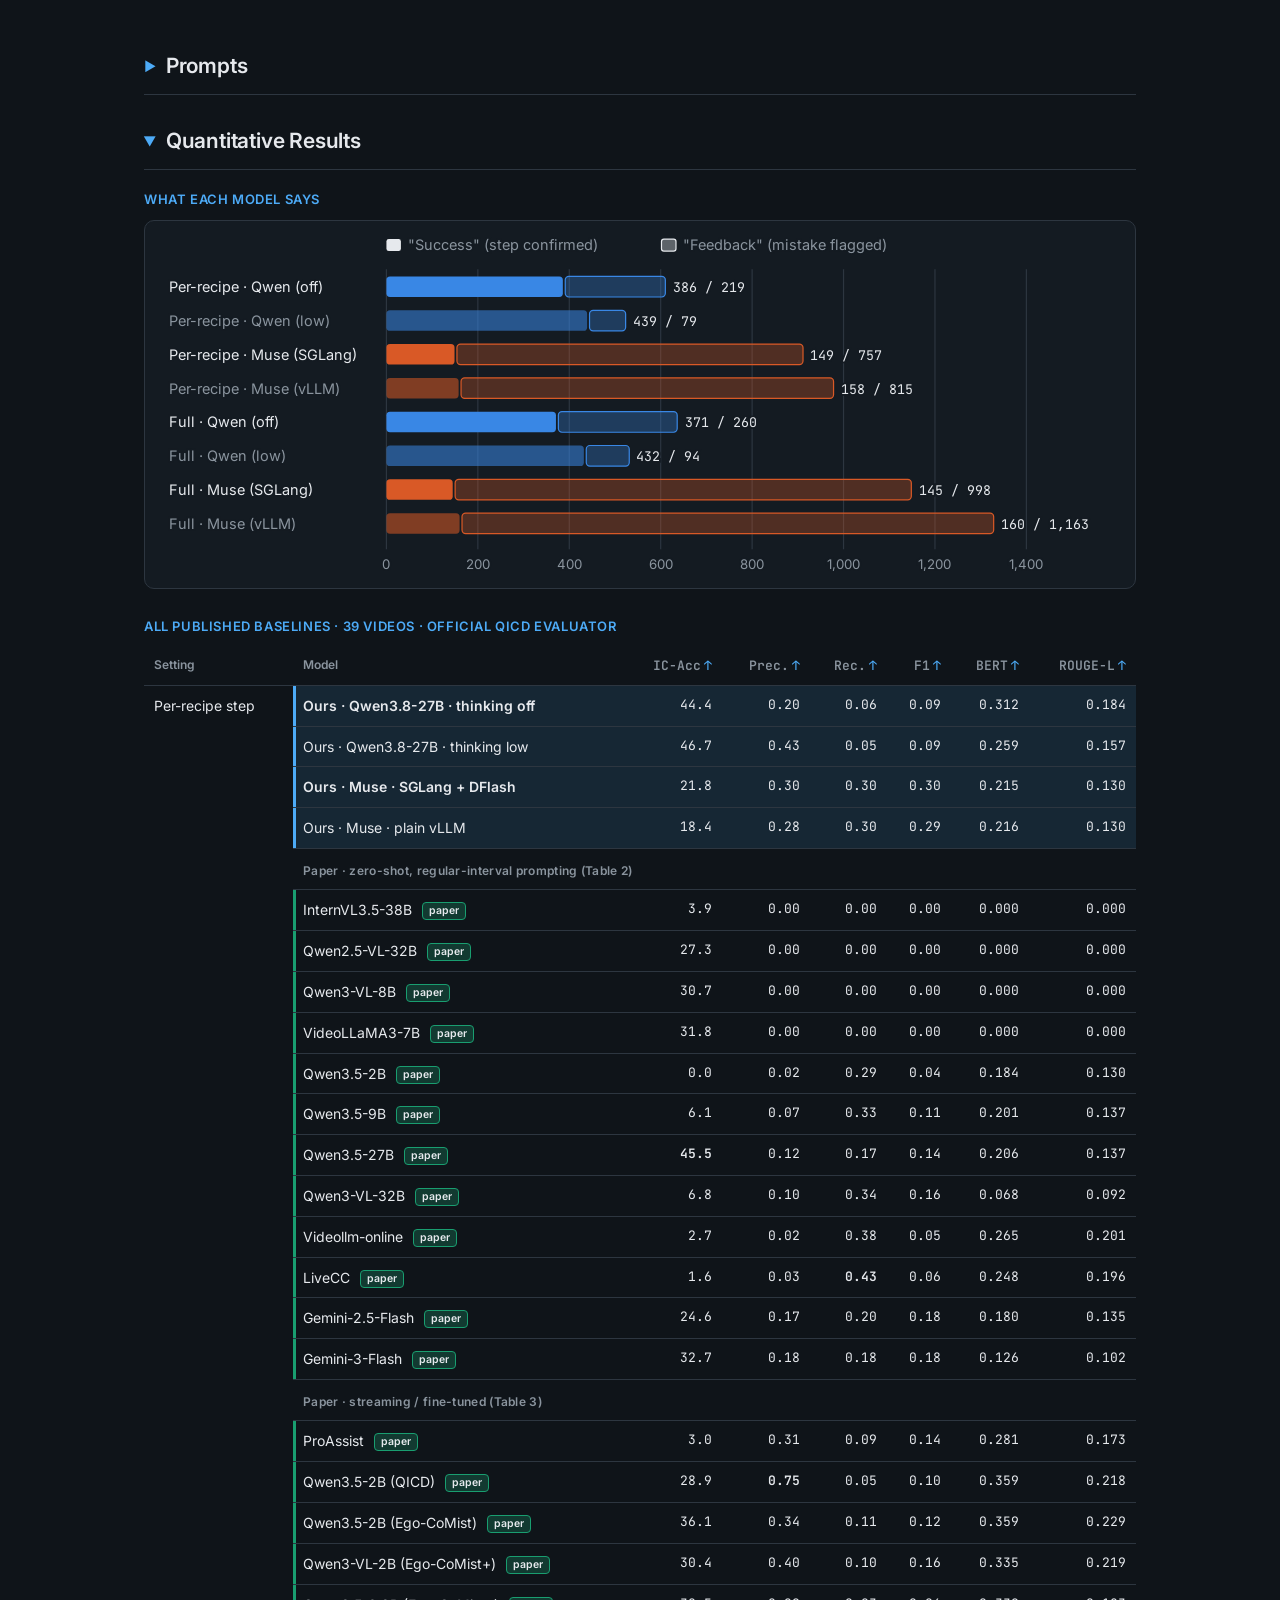
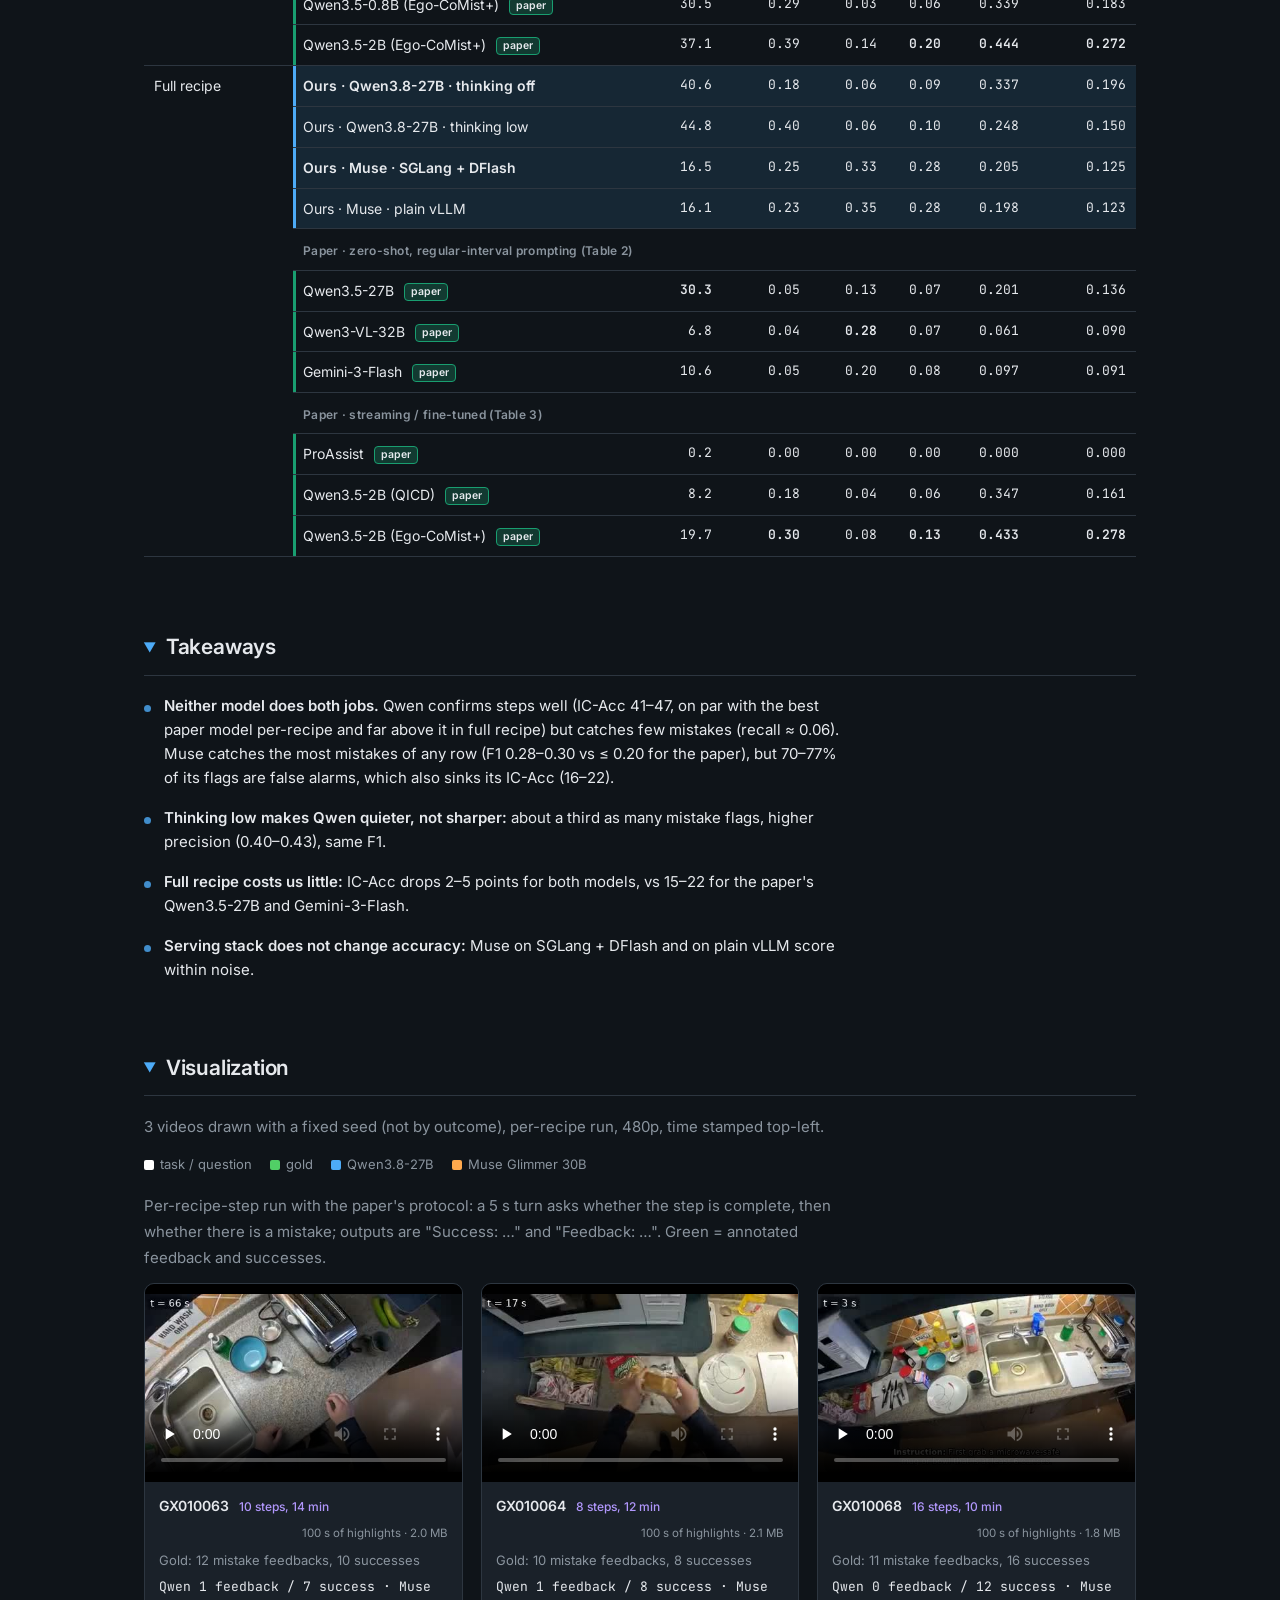
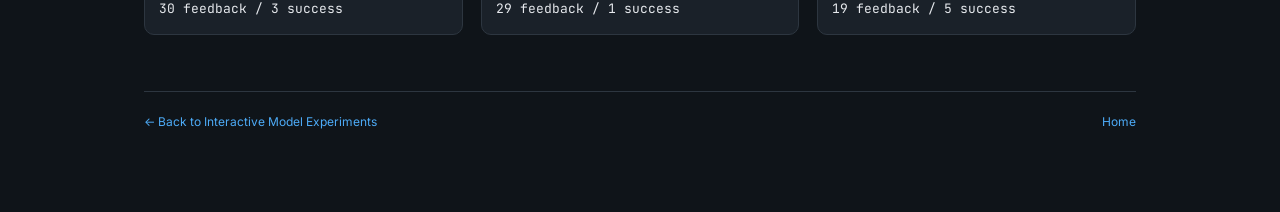
==== commit 881ab699: "Ego-MC: drop note under results table Co-Authored-By: Claude Opus 5.5 <noreply@anthropic.com>" ====
--- a/ego_mc.html
+++ b/ego_mc.html
@@ -95,7 +95,6 @@
     <figure class="figwrap"><svg class="chart" viewBox="0 0 800 284" role="img" aria-label="Ego-MC messages emitted: Success versus Feedback per model, serving stack and setting"><rect x="190" y="5" width="12" height="10" rx="2" fill="#e6e9ed"/><text x="208.0" y="14.0" font-size="12" fill="#8a949e" text-anchor="start" stroke="#141b22" stroke-width="3" paint-order="stroke" font-family="Inter, -apple-system, sans-serif">&quot;Success&quot; (step confirmed)</text><rect x="417.79999999999995" y="5" width="12" height="10" rx="2" fill="#e6e9ed" fill-opacity=".35" stroke="#e6e9ed"/><text x="435.8" y="14.0" font-size="12" fill="#8a949e" text-anchor="start" stroke="#141b22" stroke-width="3" paint-order="stroke" font-family="Inter, -apple-system, sans-serif">&quot;Feedback&quot; (mistake flagged)</text><line x1="190.0" y1="30" x2="190.0" y2="262" stroke="#2d3640"/><text x="190.0" y="278.0" font-size="11" fill="#8a949e" text-anchor="middle" stroke="#141b22" stroke-width="3" paint-order="stroke" font-family="Inter, -apple-system, sans-serif">0</text><line x1="265.7142857142857" y1="30" x2="265.7142857142857" y2="262" stroke="#2d3640"/><text x="265.7" y="278.0" font-size="11" fill="#8a949e" text-anchor="middle" stroke="#141b22" stroke-width="3" paint-order="stroke" font-family="Inter, -apple-system, sans-serif">200</text><line x1="341.42857142857144" y1="30" x2="341.42857142857144" y2="262" stroke="#2d3640"/><text x="341.4" y="278.0" font-size="11" fill="#8a949e" text-anchor="middle" stroke="#141b22" stroke-width="3" paint-order="stroke" font-family="Inter, -apple-system, sans-serif">400</text><line x1="417.1428571428571" y1="30" x2="417.1428571428571" y2="262" stroke="#2d3640"/><text x="417.1" y="278.0" font-size="11" fill="#8a949e" text-anchor="middle" stroke="#141b22" stroke-width="3" paint-order="stroke" font-family="Inter, -apple-system, sans-serif">600</text><line x1="492.85714285714283" y1="30" x2="492.85714285714283" y2="262" stroke="#2d3640"/><text x="492.9" y="278.0" font-size="11" fill="#8a949e" text-anchor="middle" stroke="#141b22" stroke-width="3" paint-order="stroke" font-family="Inter, -apple-system, sans-serif">800</text><line x1="568.5714285714286" y1="30" x2="568.5714285714286" y2="262" stroke="#2d3640"/><text x="568.6" y="278.0" font-size="11" fill="#8a949e" text-anchor="middle" stroke="#141b22" stroke-width="3" paint-order="stroke" font-family="Inter, -apple-system, sans-serif">1,000</text><line x1="644.2857142857142" y1="30" x2="644.2857142857142" y2="262" stroke="#2d3640"/><text x="644.3" y="278.0" font-size="11" fill="#8a949e" text-anchor="middle" stroke="#141b22" stroke-width="3" paint-order="stroke" font-family="Inter, -apple-system, sans-serif">1,200</text><line x1="720.0" y1="30" x2="720.0" y2="262" stroke="#2d3640"/><text x="720.0" y="278.0" font-size="11" fill="#8a949e" text-anchor="middle" stroke="#141b22" stroke-width="3" paint-order="stroke" font-family="Inter, -apple-system, sans-serif">1,400</text><text x="10.0" y="49.0" font-size="12" fill="#e6e9ed" text-anchor="start" stroke="#141b22" stroke-width="3" paint-order="stroke" font-family="Inter, -apple-system, sans-serif">Per-recipe · Qwen (off)</text><rect x="190" y="36" width="146.1" height="17" rx="3" fill="#3987e5" fill-opacity="1"><title>Per-recipe · Qwen (off): 386 Success</title></rect><rect x="338.1" y="36" width="82.9" height="17" rx="3" fill="#3987e5" fill-opacity=".3" stroke="#3987e5"><title>Per-recipe · Qwen (off): 219 Feedback</title></rect><text x="427.0" y="49.0" font-size="11" fill="#e6e9ed" text-anchor="start" stroke="#141b22" stroke-width="3" paint-order="stroke" font-family="JetBrains Mono, ui-monospace, monospace">386 / 219</text><text x="10.0" y="77.0" font-size="12" fill="#8a949e" text-anchor="start" stroke="#141b22" stroke-width="3" paint-order="stroke" font-family="Inter, -apple-system, sans-serif">Per-recipe · Qwen (low)</text><rect x="190" y="64" width="166.2" height="17" rx="3" fill="#3987e5" fill-opacity="0.55"><title>Per-recipe · Qwen (low): 439 Success</title></rect><rect x="358.2" y="64" width="29.9" height="17" rx="3" fill="#3987e5" fill-opacity=".3" stroke="#3987e5"><title>Per-recipe · Qwen (low): 79 Feedback</title></rect><text x="394.1" y="77.0" font-size="11" fill="#e6e9ed" text-anchor="start" stroke="#141b22" stroke-width="3" paint-order="stroke" font-family="JetBrains Mono, ui-monospace, monospace">439 / 79</text><text x="10.0" y="105.0" font-size="12" fill="#e6e9ed" text-anchor="start" stroke="#141b22" stroke-width="3" paint-order="stroke" font-family="Inter, -apple-system, sans-serif">Per-recipe · Muse (SGLang)</text><rect x="190" y="92" width="56.4" height="17" rx="3" fill="#d95926" fill-opacity="1"><title>Per-recipe · Muse (SGLang): 149 Success</title></rect><rect x="248.4" y="92" width="286.6" height="17" rx="3" fill="#d95926" fill-opacity=".3" stroke="#d95926"><title>Per-recipe · Muse (SGLang): 757 Feedback</title></rect><text x="541.0" y="105.0" font-size="11" fill="#e6e9ed" text-anchor="start" stroke="#141b22" stroke-width="3" paint-order="stroke" font-family="JetBrains Mono, ui-monospace, monospace">149 / 757</text><text x="10.0" y="133.0" font-size="12" fill="#8a949e" text-anchor="start" stroke="#141b22" stroke-width="3" paint-order="stroke" font-family="Inter, -apple-system, sans-serif">Per-recipe · Muse (vLLM)</text><rect x="190" y="120" width="59.8" height="17" rx="3" fill="#d95926" fill-opacity="0.55"><title>Per-recipe · Muse (vLLM): 158 Success</title></rect><rect x="251.8" y="120" width="308.5" height="17" rx="3" fill="#d95926" fill-opacity=".3" stroke="#d95926"><title>Per-recipe · Muse (vLLM): 815 Feedback</title></rect><text x="566.3" y="133.0" font-size="11" fill="#e6e9ed" text-anchor="start" stroke="#141b22" stroke-width="3" paint-order="stroke" font-family="JetBrains Mono, ui-monospace, monospace">158 / 815</text><text x="10.0" y="161.0" font-size="12" fill="#e6e9ed" text-anchor="start" stroke="#141b22" stroke-width="3" paint-order="stroke" font-family="Inter, -apple-system, sans-serif">Full · Qwen (off)</text><rect x="190" y="148" width="140.4" height="17" rx="3" fill="#3987e5" fill-opacity="1"><title>Full · Qwen (off): 371 Success</title></rect><rect x="332.4" y="148" width="98.4" height="17" rx="3" fill="#3987e5" fill-opacity=".3" stroke="#3987e5"><title>Full · Qwen (off): 260 Feedback</title></rect><text x="436.9" y="161.0" font-size="11" fill="#e6e9ed" text-anchor="start" stroke="#141b22" stroke-width="3" paint-order="stroke" font-family="JetBrains Mono, ui-monospace, monospace">371 / 260</text><text x="10.0" y="189.0" font-size="12" fill="#8a949e" text-anchor="start" stroke="#141b22" stroke-width="3" paint-order="stroke" font-family="Inter, -apple-system, sans-serif">Full · Qwen (low)</text><rect x="190" y="176" width="163.5" height="17" rx="3" fill="#3987e5" fill-opacity="0.55"><title>Full · Qwen (low): 432 Success</title></rect><rect x="355.5" y="176" width="35.6" height="17" rx="3" fill="#3987e5" fill-opacity=".3" stroke="#3987e5"><title>Full · Qwen (low): 94 Feedback</title></rect><text x="397.1" y="189.0" font-size="11" fill="#e6e9ed" text-anchor="start" stroke="#141b22" stroke-width="3" paint-order="stroke" font-family="JetBrains Mono, ui-monospace, monospace">432 / 94</text><text x="10.0" y="217.0" font-size="12" fill="#e6e9ed" text-anchor="start" stroke="#141b22" stroke-width="3" paint-order="stroke" font-family="Inter, -apple-system, sans-serif">Full · Muse (SGLang)</text><rect x="190" y="204" width="54.9" height="17" rx="3" fill="#d95926" fill-opacity="1"><title>Full · Muse (SGLang): 145 Success</title></rect><rect x="246.9" y="204" width="377.8" height="17" rx="3" fill="#d95926" fill-opacity=".3" stroke="#d95926"><title>Full · Muse (SGLang): 998 Feedback</title></rect><text x="630.7" y="217.0" font-size="11" fill="#e6e9ed" text-anchor="start" stroke="#141b22" stroke-width="3" paint-order="stroke" font-family="JetBrains Mono, ui-monospace, monospace">145 / 998</text><text x="10.0" y="245.0" font-size="12" fill="#8a949e" text-anchor="start" stroke="#141b22" stroke-width="3" paint-order="stroke" font-family="Inter, -apple-system, sans-serif">Full · Muse (vLLM)</text><rect x="190" y="232" width="60.6" height="17" rx="3" fill="#d95926" fill-opacity="0.55"><title>Full · Muse (vLLM): 160 Success</title></rect><rect x="252.6" y="232" width="440.3" height="17" rx="3" fill="#d95926" fill-opacity=".3" stroke="#d95926"><title>Full · Muse (vLLM): 1163 Feedback</title></rect><text x="698.8" y="245.0" font-size="11" fill="#e6e9ed" text-anchor="start" stroke="#141b22" stroke-width="3" paint-order="stroke" font-family="JetBrains Mono, ui-monospace, monospace">160 / 1,163</text></svg></figure>
     <h3>All published baselines · 39 videos · official QICD evaluator</h3>
     <div class="tblwrap"><table class="tbl"><thead><tr><th>Setting</th><th>Model</th><th class="n">IC-Acc<span class="dir" title="higher is better">↑</span></th><th class="n">Prec.<span class="dir" title="higher is better">↑</span></th><th class="n">Rec.<span class="dir" title="higher is better">↑</span></th><th class="n">F1<span class="dir" title="higher is better">↑</span></th><th class="n">BERT<span class="dir" title="higher is better">↑</span></th><th class="n">ROUGE-L<span class="dir" title="higher is better">↑</span></th></tr></thead><tbody><tr class="ours"><td rowspan="24">Per-recipe step</td><td><b>Ours · Qwen3.8-27B · thinking off</b></td><td class="n">44.4</td><td class="n">0.20</td><td class="n">0.06</td><td class="n">0.09</td><td class="n">0.312</td><td class="n">0.184</td></tr><tr class="ours"><td>Ours · Qwen3.8-27B · thinking low</td><td class="n">46.7</td><td class="n">0.43</td><td class="n">0.05</td><td class="n">0.09</td><td class="n">0.259</td><td class="n">0.157</td></tr><tr class="ours"><td><b>Ours · Muse · SGLang + DFlash</b></td><td class="n">21.8</td><td class="n">0.30</td><td class="n">0.30</td><td class="n">0.30</td><td class="n">0.215</td><td class="n">0.130</td></tr><tr class="ours"><td>Ours · Muse · plain vLLM</td><td class="n">18.4</td><td class="n">0.28</td><td class="n">0.30</td><td class="n">0.29</td><td class="n">0.216</td><td class="n">0.130</td></tr><tr class="grp"><td colspan="7">Paper · zero-shot, regular-interval prompting (Table 2)</td></tr><tr class="paper"><td>InternVL3.5-38B <span class="src-tag">paper</span></td><td class="n">3.9</td><td class="n">0.00</td><td class="n">0.00</td><td class="n">0.00</td><td class="n">0.000</td><td class="n">0.000</td></tr><tr class="paper"><td>Qwen2.5-VL-32B <span class="src-tag">paper</span></td><td class="n">27.3</td><td class="n">0.00</td><td class="n">0.00</td><td class="n">0.00</td><td class="n">0.000</td><td class="n">0.000</td></tr><tr class="paper"><td>Qwen3-VL-8B <span class="src-tag">paper</span></td><td class="n">30.7</td><td class="n">0.00</td><td class="n">0.00</td><td class="n">0.00</td><td class="n">0.000</td><td class="n">0.000</td></tr><tr class="paper"><td>VideoLLaMA3-7B <span class="src-tag">paper</span></td><td class="n">31.8</td><td class="n">0.00</td><td class="n">0.00</td><td class="n">0.00</td><td class="n">0.000</td><td class="n">0.000</td></tr><tr class="paper"><td>Qwen3.5-2B <span class="src-tag">paper</span></td><td class="n">0.0</td><td class="n">0.02</td><td class="n">0.29</td><td class="n">0.04</td><td class="n">0.184</td><td class="n">0.130</td></tr><tr class="paper"><td>Qwen3.5-9B <span class="src-tag">paper</span></td><td class="n">6.1</td><td class="n">0.07</td><td class="n">0.33</td><td class="n">0.11</td><td class="n">0.201</td><td class="n">0.137</td></tr><tr class="paper"><td>Qwen3.5-27B <span class="src-tag">paper</span></td><td class="n"><b>45.5</b></td><td class="n">0.12</td><td class="n">0.17</td><td class="n">0.14</td><td class="n">0.206</td><td class="n">0.137</td></tr><tr class="paper"><td>Qwen3-VL-32B <span class="src-tag">paper</span></td><td class="n">6.8</td><td class="n">0.10</td><td class="n">0.34</td><td class="n">0.16</td><td class="n">0.068</td><td class="n">0.092</td></tr><tr class="paper"><td>Videollm-online <span class="src-tag">paper</span></td><td class="n">2.7</td><td class="n">0.02</td><td class="n">0.38</td><td class="n">0.05</td><td class="n">0.265</td><td class="n">0.201</td></tr><tr class="paper"><td>LiveCC <span class="src-tag">paper</span></td><td class="n">1.6</td><td class="n">0.03</td><td class="n"><b>0.43</b></td><td class="n">0.06</td><td class="n">0.248</td><td class="n">0.196</td></tr><tr class="paper"><td>Gemini-2.5-Flash <span class="src-tag">paper</span></td><td class="n">24.6</td><td class="n">0.17</td><td class="n">0.20</td><td class="n">0.18</td><td class="n">0.180</td><td class="n">0.135</td></tr><tr class="paper"><td>Gemini-3-Flash <span class="src-tag">paper</span></td><td class="n">32.7</td><td class="n">0.18</td><td class="n">0.18</td><td class="n">0.18</td><td class="n">0.126</td><td class="n">0.102</td></tr><tr class="grp"><td colspan="7">Paper · streaming / fine-tuned (Table 3)</td></tr><tr class="paper"><td>ProAssist <span class="src-tag">paper</span></td><td class="n">3.0</td><td class="n">0.31</td><td class="n">0.09</td><td class="n">0.14</td><td class="n">0.281</td><td class="n">0.173</td></tr><tr class="paper"><td>Qwen3.5-2B (QICD) <span class="src-tag">paper</span></td><td class="n">28.9</td><td class="n"><b>0.75</b></td><td class="n">0.05</td><td class="n">0.10</td><td class="n">0.359</td><td class="n">0.218</td></tr><tr class="paper"><td>Qwen3.5-2B (Ego-CoMist) <span class="src-tag">paper</span></td><td class="n">36.1</td><td class="n">0.34</td><td class="n">0.11</td><td class="n">0.12</td><td class="n">0.359</td><td class="n">0.229</td></tr><tr class="paper"><td>Qwen3-VL-2B (Ego-CoMist+) <span class="src-tag">paper</span></td><td class="n">30.4</td><td class="n">0.40</td><td class="n">0.10</td><td class="n">0.16</td><td class="n">0.335</td><td class="n">0.219</td></tr><tr class="paper"><td>Qwen3.5-0.8B (Ego-CoMist+) <span class="src-tag">paper</span></td><td class="n">30.5</td><td class="n">0.29</td><td class="n">0.03</td><td class="n">0.06</td><td class="n">0.339</td><td class="n">0.183</td></tr><tr class="paper"><td>Qwen3.5-2B (Ego-CoMist+) <span class="src-tag">paper</span></td><td class="n">37.1</td><td class="n">0.39</td><td class="n">0.14</td><td class="n"><b>0.20</b></td><td class="n"><b>0.444</b></td><td class="n"><b>0.272</b></td></tr><tr class="ours"><td rowspan="12">Full recipe</td><td><b>Ours · Qwen3.8-27B · thinking off</b></td><td class="n">40.6</td><td class="n">0.18</td><td class="n">0.06</td><td class="n">0.09</td><td class="n">0.337</td><td class="n">0.196</td></tr><tr class="ours"><td>Ours · Qwen3.8-27B · thinking low</td><td class="n">44.8</td><td class="n">0.40</td><td class="n">0.06</td><td class="n">0.10</td><td class="n">0.248</td><td class="n">0.150</td></tr><tr class="ours"><td><b>Ours · Muse · SGLang + DFlash</b></td><td class="n">16.5</td><td class="n">0.25</td><td class="n">0.33</td><td class="n">0.28</td><td class="n">0.205</td><td class="n">0.125</td></tr><tr class="ours"><td>Ours · Muse · plain vLLM</td><td class="n">16.1</td><td class="n">0.23</td><td class="n">0.35</td><td class="n">0.28</td><td class="n">0.198</td><td class="n">0.123</td></tr><tr class="grp"><td colspan="7">Paper · zero-shot, regular-interval prompting (Table 2)</td></tr><tr class="paper"><td>Qwen3.5-27B <span class="src-tag">paper</span></td><td class="n"><b>30.3</b></td><td class="n">0.05</td><td class="n">0.13</td><td class="n">0.07</td><td class="n">0.201</td><td class="n">0.136</td></tr><tr class="paper"><td>Qwen3-VL-32B <span class="src-tag">paper</span></td><td class="n">6.8</td><td class="n">0.04</td><td class="n"><b>0.28</b></td><td class="n">0.07</td><td class="n">0.061</td><td class="n">0.090</td></tr><tr class="paper"><td>Gemini-3-Flash <span class="src-tag">paper</span></td><td class="n">10.6</td><td class="n">0.05</td><td class="n">0.20</td><td class="n">0.08</td><td class="n">0.097</td><td class="n">0.091</td></tr><tr class="grp"><td colspan="7">Paper · streaming / fine-tuned (Table 3)</td></tr><tr class="paper"><td>ProAssist <span class="src-tag">paper</span></td><td class="n">0.2</td><td class="n">0.00</td><td class="n">0.00</td><td class="n">0.00</td><td class="n">0.000</td><td class="n">0.000</td></tr><tr class="paper"><td>Qwen3.5-2B (QICD) <span class="src-tag">paper</span></td><td class="n">8.2</td><td class="n">0.18</td><td class="n">0.04</td><td class="n">0.06</td><td class="n">0.347</td><td class="n">0.161</td></tr><tr class="paper"><td>Qwen3.5-2B (Ego-CoMist+) <span class="src-tag">paper</span></td><td class="n">19.7</td><td class="n"><b>0.30</b></td><td class="n">0.08</td><td class="n"><b>0.13</b></td><td class="n"><b>0.433</b></td><td class="n"><b>0.278</b></td></tr></tbody></table></div>
-    <p class="note">All rows of the paper's Tables 2 (zero-shot, regular-interval prompting) and 3 (streaming models with an action head, fine-tuned on QICD / Ego-CoMist); bold = best paper value per column. BERT / ROUGE-L are on true positives only, not comparable across recall. The official code counts a step-closing "Success" after a mistake as a miss, for every model.</p>
   </section>
 
   <section class="exp-section"><h2 id="takeaways">Takeaways</h2>
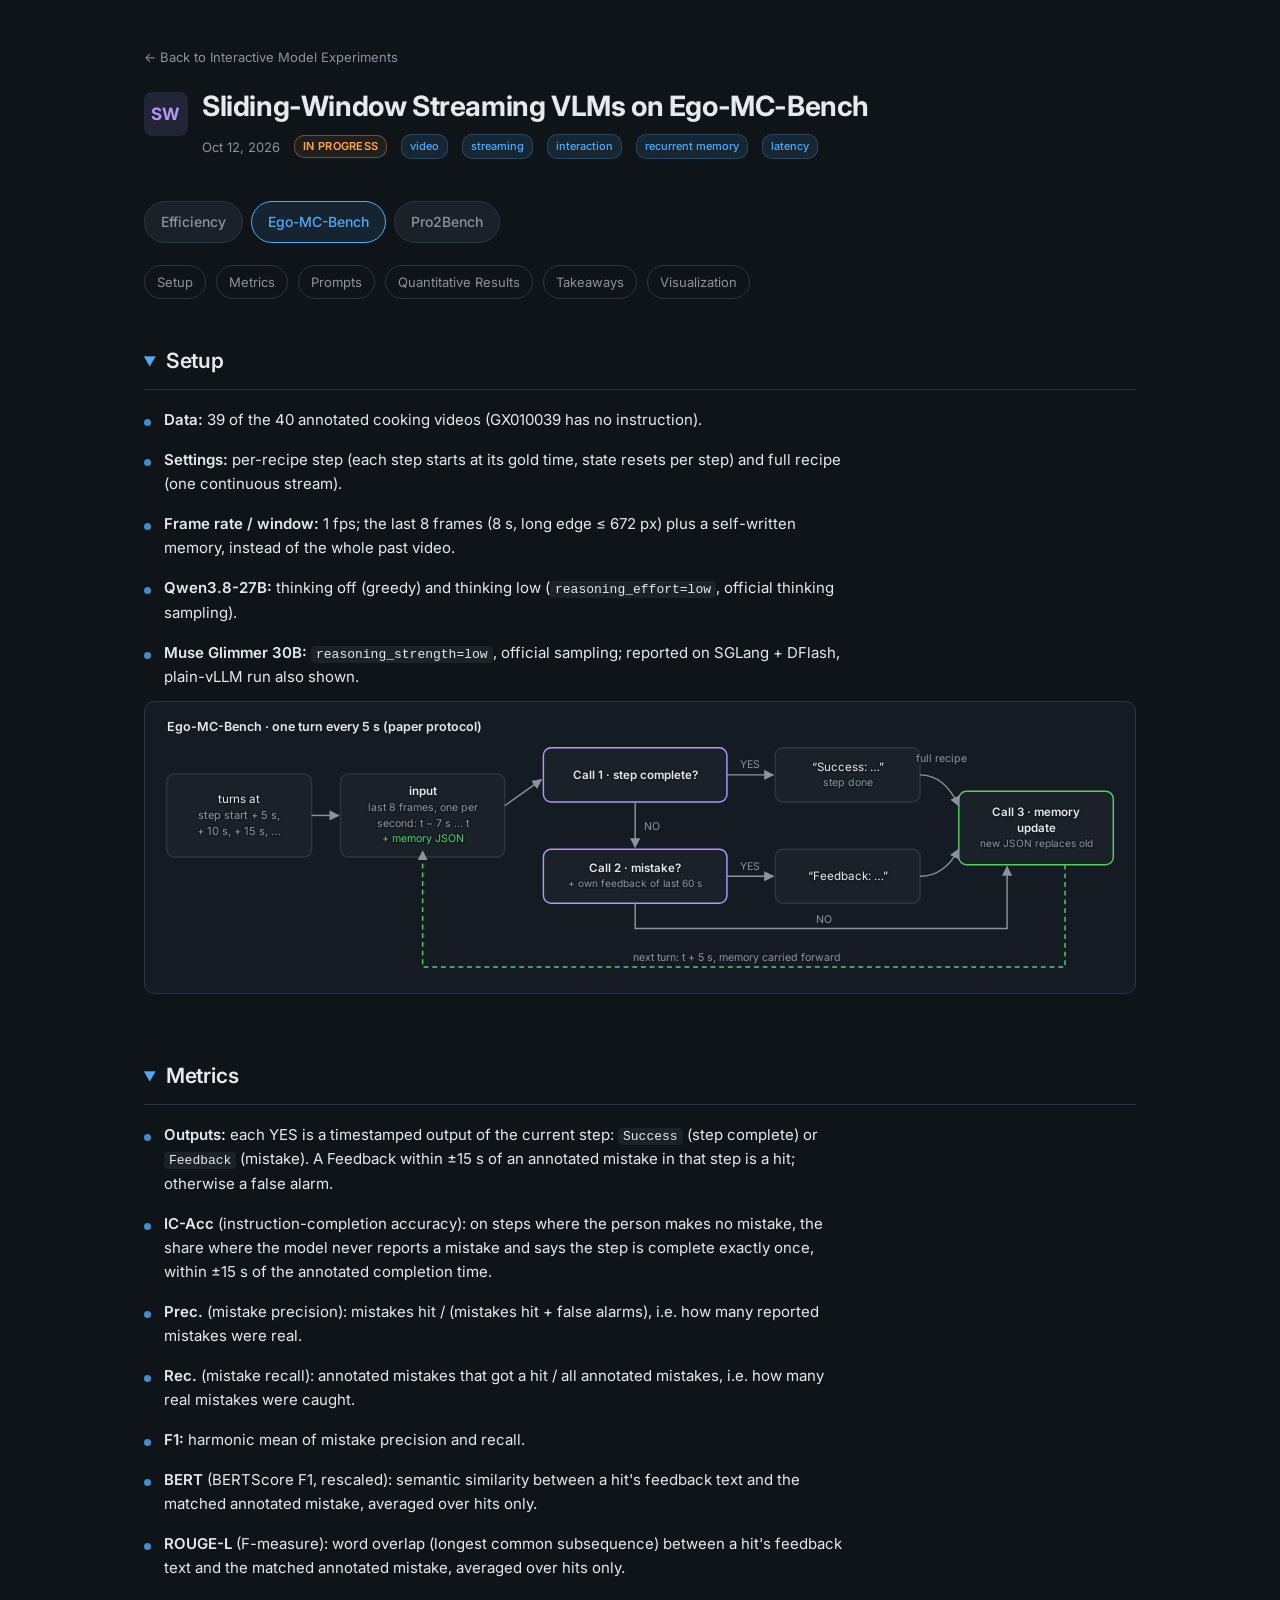
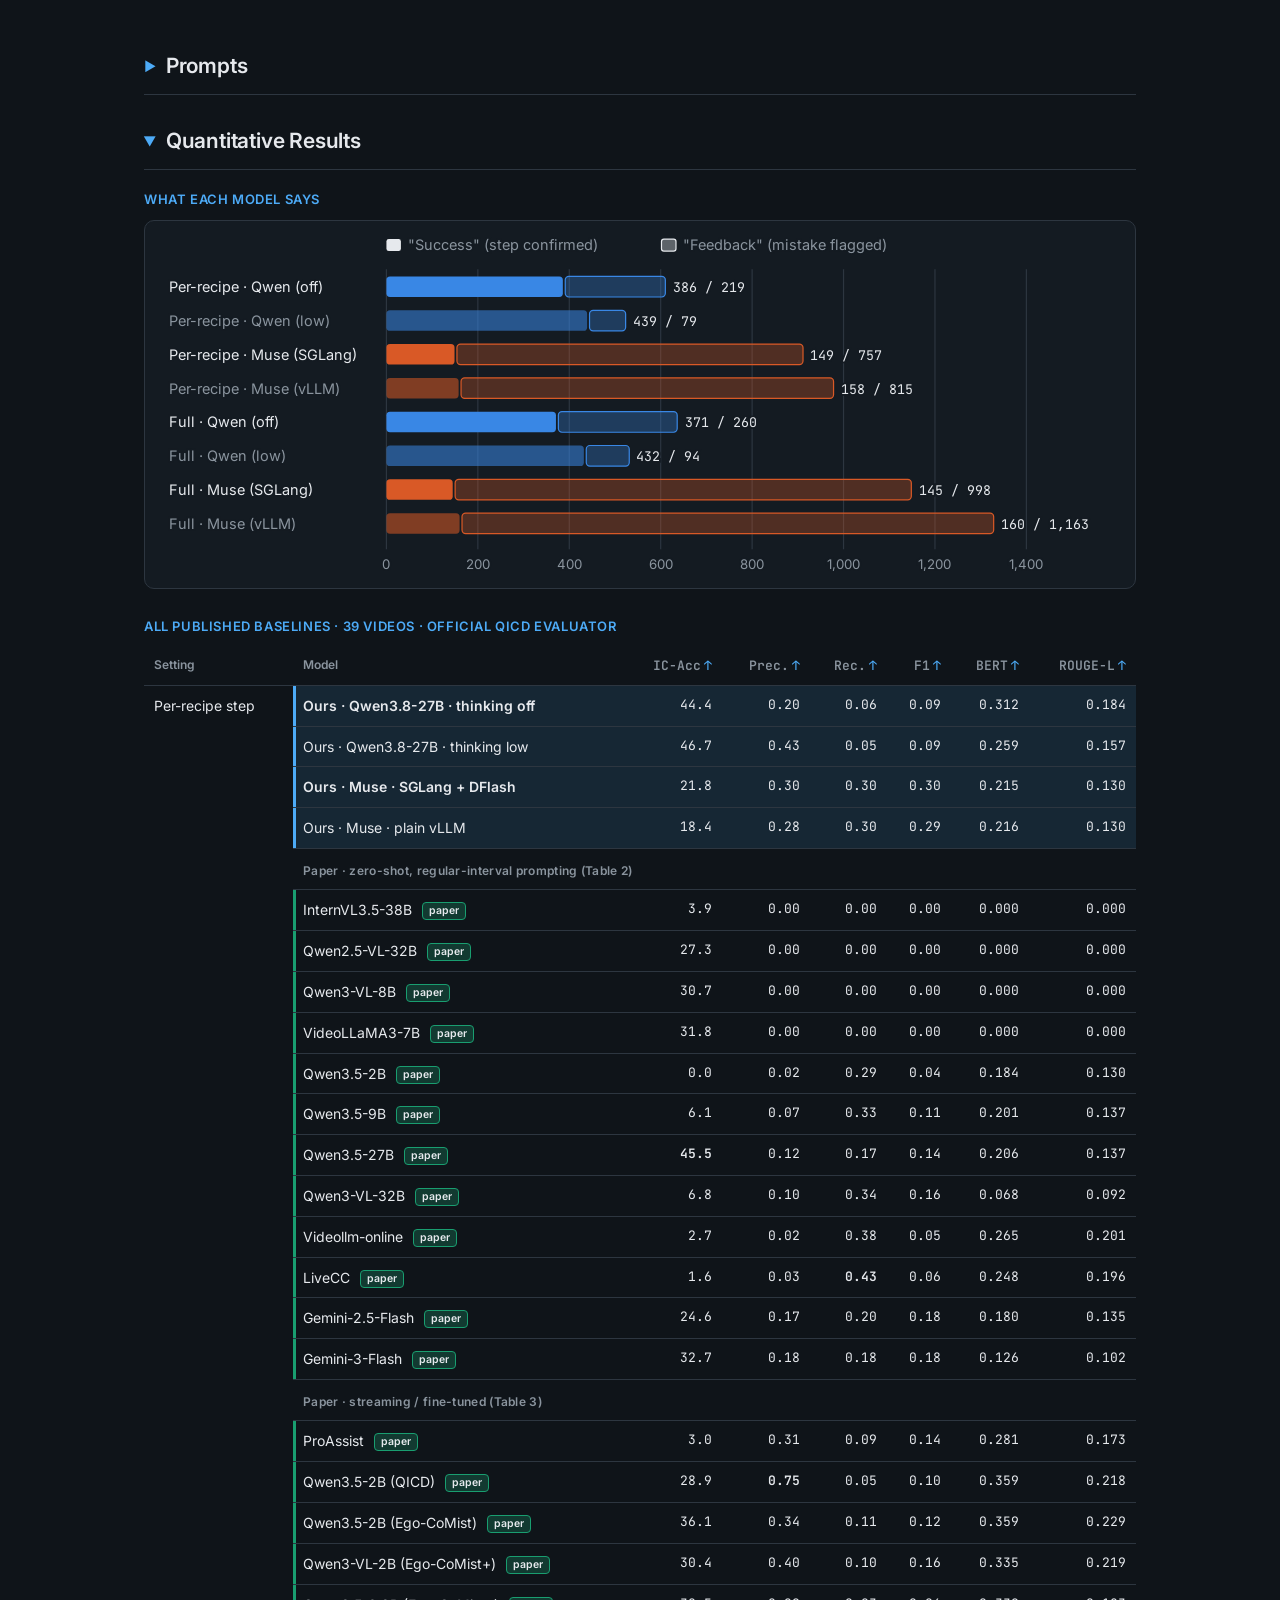
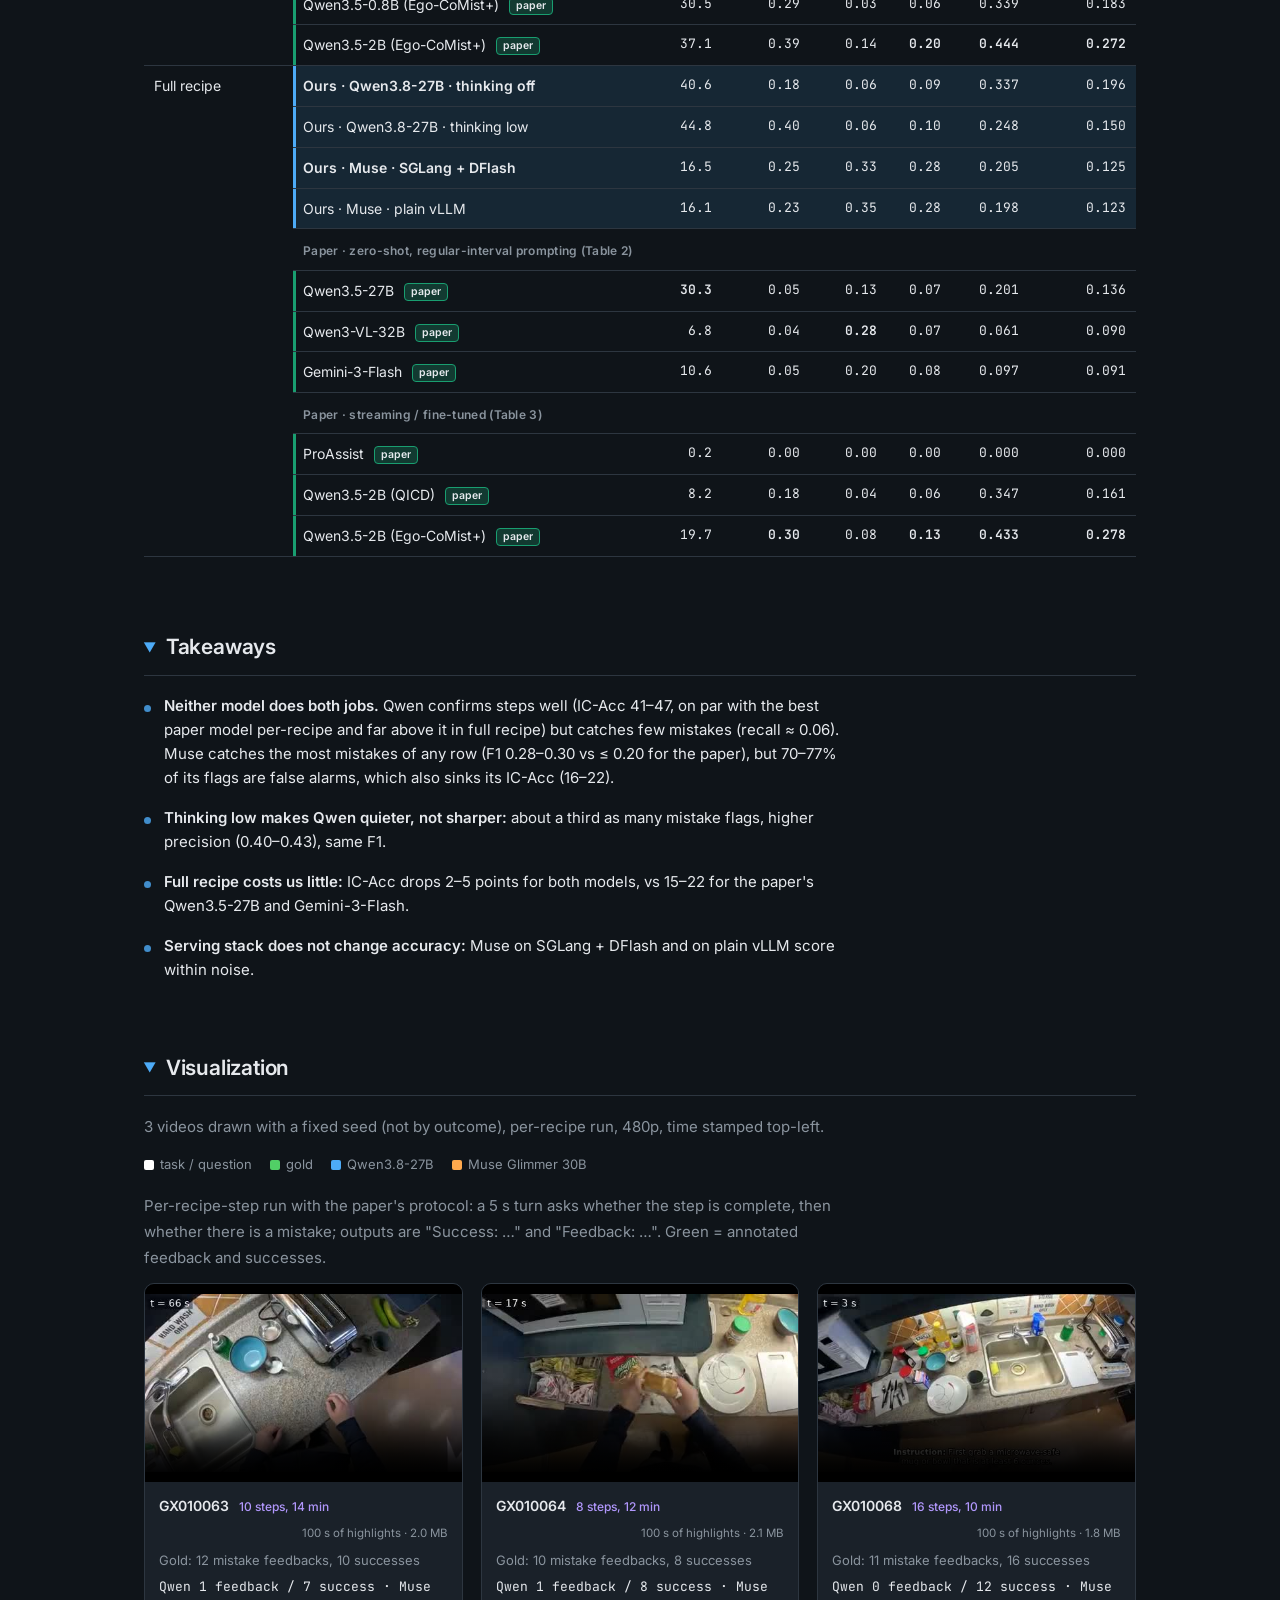
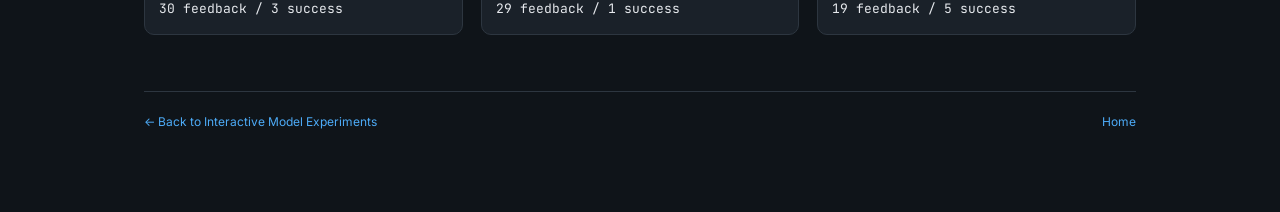
==== commit e7df6223: "Wearable page -> Pro2Bench only: starter-kit results, 300 s rule, leaderboard and clips hidden Co-Au" ====
--- a/ego_mc.html
+++ b/ego_mc.html
@@ -26,7 +26,7 @@
     
   </header>
 
-  <nav class="pagenav" aria-label="Pages"><a class="tab" href="index.html">Efficiency</a><a class="tab active" href="ego_mc.html" aria-current="page">Ego-MC-Bench</a><a class="tab" href="wearable_ai.html">Wearable AI</a></nav>
+  <nav class="pagenav" aria-label="Pages"><a class="tab" href="index.html">Efficiency</a><a class="tab active" href="ego_mc.html" aria-current="page">Ego-MC-Bench</a><a class="tab" href="wearable_ai.html">Pro2Bench</a></nav>
   <nav class="exp-toc" data-toc aria-label="Sections"></nav>
 
   <section class="exp-section"><h2 id="setup">Setup</h2>
